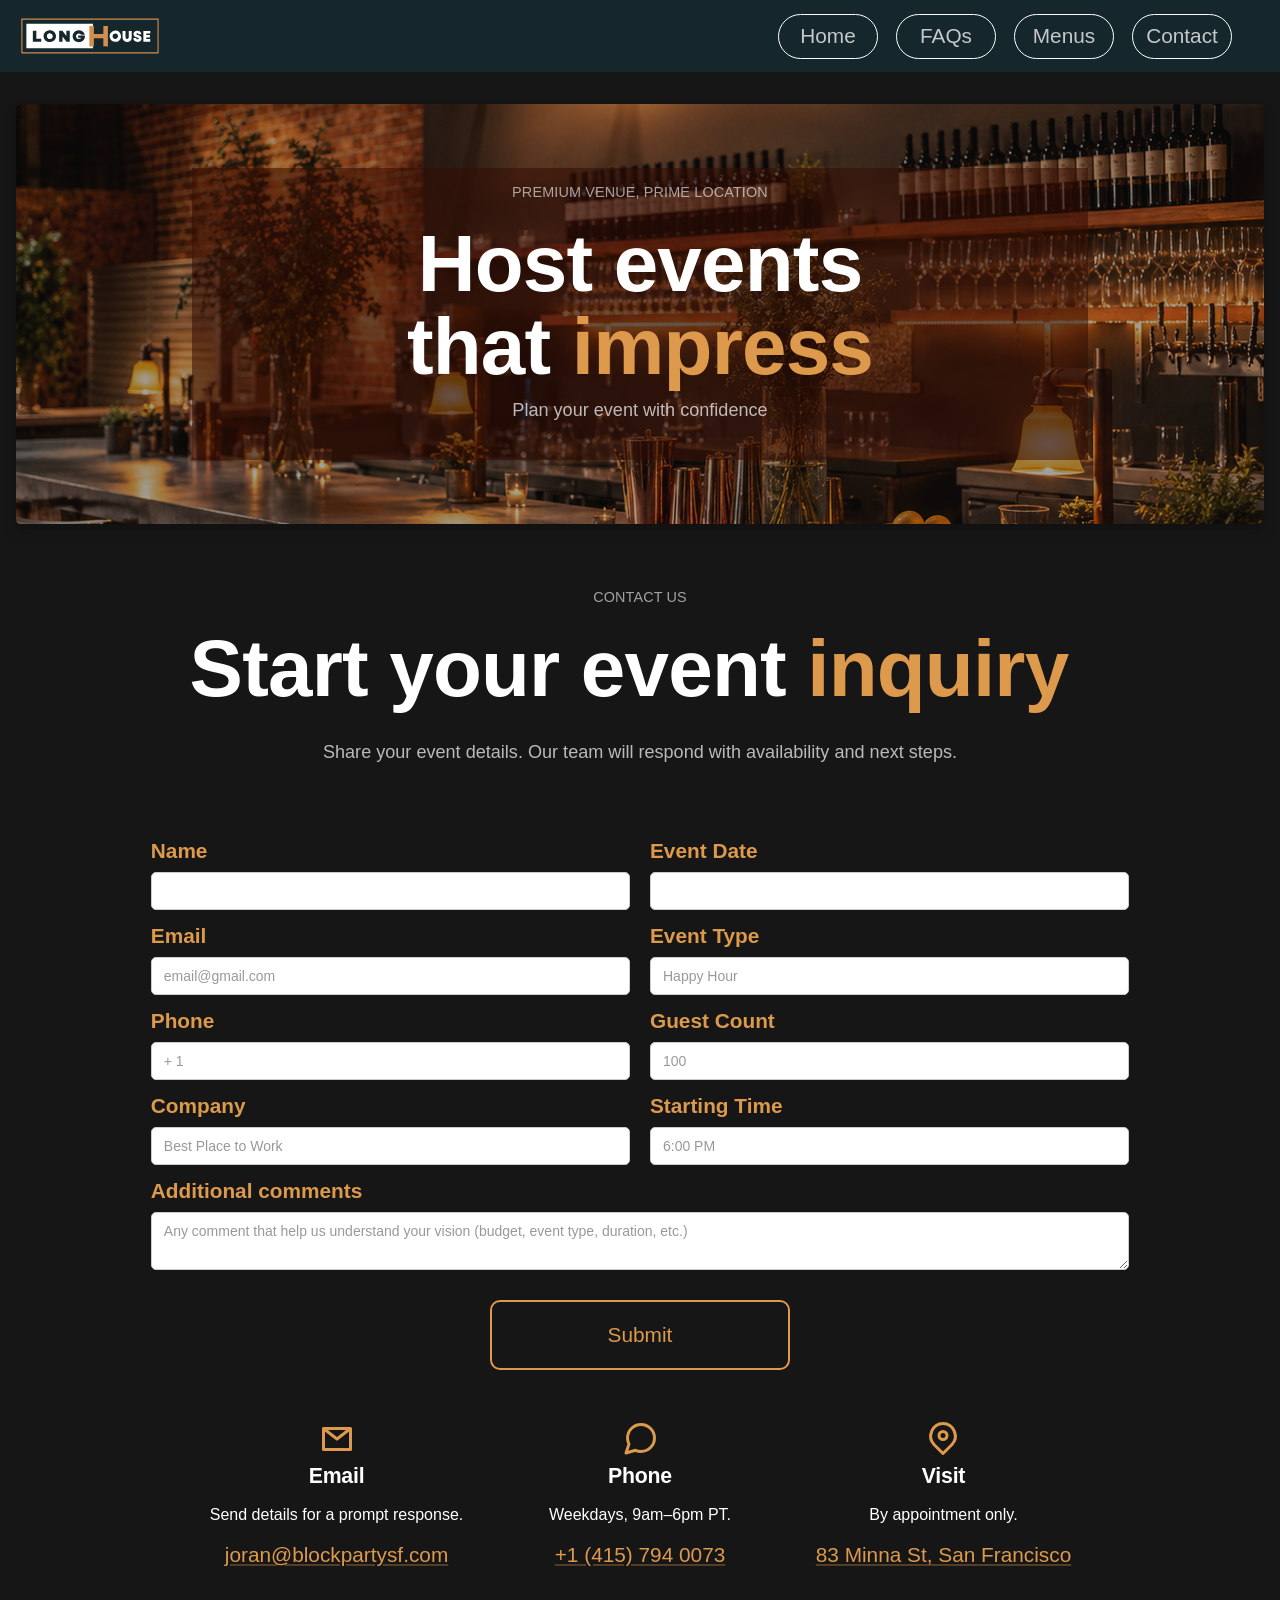
==== contact.html @ a0295ee7 "Update webpage" ====
<!DOCTYPE html><!--  Last Published: Fri Aug 14 2026 04:53:51 GMT+0000 (Coordinated Universal Time)  -->
<html data-wf-page="6a7e9e71b580763ea464f4c0" data-wf-site="6a1a1b3d657185ff734ba0ce">
<head>
  <meta charset="utf-8">
  <title>Contact</title>
  <meta content="Host your next event near Moscone Center, ideal for networking receptions, conference events, offsites, brand activations, and full venue buyouts." name="description">
  <meta content="Contact" property="og:title">
  <meta content="Host your next event near Moscone Center, ideal for networking receptions, conference events, offsites, brand activations, and full venue buyouts." property="og:description">
  <meta content="https://cdn.prod.website-files.com/6a1a1b3d657185ff734ba0ce/6a1dfc722439767cbb73f8db_Long%20House%201200%20x%20630.png" property="og:image">
  <meta content="Contact" name="twitter:title">
  <meta content="Host your next event near Moscone Center, ideal for networking receptions, conference events, offsites, brand activations, and full venue buyouts." name="twitter:description">
  <meta property="og:type" content="website">
  <meta content="summary_large_image" name="twitter:card">
  <meta content="width=device-width, initial-scale=1" name="viewport">
  <link href="css/normalize.css" rel="stylesheet" type="text/css">
  <link href="css/webflow.css" rel="stylesheet" type="text/css">
  <link href="css/long-house.webflow.css" rel="stylesheet" type="text/css">
  <link href="https://fonts.googleapis.com" rel="preconnect">
  <link href="https://fonts.gstatic.com" rel="preconnect" crossorigin="anonymous">
  <script src="https://ajax.googleapis.com/ajax/libs/webfont/1.6.26/webfont.js" type="text/javascript"></script>
  <script type="text/javascript">WebFont.load({  google: {    families: ["Instrument Sans:400"]  }});</script>
  <script type="text/javascript">!function(o,c){var n=c.documentElement,t=" w-mod-";n.className+=t+"js",("ontouchstart"in o||o.DocumentTouch&&c instanceof DocumentTouch)&&(n.className+=t+"touch")}(window,document);</script>
  <link href="images/favicon.png" rel="icon" type="image/png" sizes="32x32" media="(prefers-color-scheme: light)">
  <link href="images/favicon-dark.png" rel="icon" type="image/png" sizes="32x32" media="(prefers-color-scheme: dark)">
  <link href="images/favicon-48.png" rel="icon" type="image/png" sizes="48x48">
  <link href="images/webclip-180.png" rel="apple-touch-icon" sizes="180x180">
  <link href="images/webclip-192.png" rel="icon" type="image/png" sizes="192x192">
  <link href="images/webclip.png" rel="icon" type="image/png" sizes="512x512">
  <link href="https://www.longhouse.space" rel="canonical"><!--  Google tag (gtag.js)  -->
  <script async="" src="https://www.googletagmanager.com/gtag/js?id=AW-18204833426"></script>
  <script>
  window.dataLayer = window.dataLayer || [];
  function gtag(){dataLayer.push(arguments);}
  gtag('js', new Date());
  gtag('config', 'AW-18204833426');
</script>
</head>
<body>
  <div class="nav">
    <div data-duration="400" data-animation="default" data-easing2="ease" data-easing="ease" data-collapse="medium" role="banner" data-no-scroll="1" class="nav_container w-nav">
      <div class="nav_left">
        <a href="#" class="nav_logo w-inline-block">
          <div class="nav_logo-icon"><img src="images/Long_House_logo.svg" loading="lazy" alt="" class="image-3"></div>
        </a>
      </div>
      <div class="nav_center">
        <nav role="navigation" class="nav_menu w-nav-menu">
          <ul role="list" class="nav_menu-list w-list-unstyled">
            <li class="nav_menu-list-item">
              <a id="Gallery" href="index.html" class="nav_link w-inline-block">
                <div>Home</div>
              </a>
            </li>
            <li class="nav_menu-list-item">
              <a href="#" class="nav_link w-inline-block">
                <div>FAQs</div>
              </a>
            </li>
            <li class="nav_menu-list-item">
              <a href="menus-packages.html" class="nav_link w-inline-block">
                <div>Menus</div>
              </a>
            </li>
            <li class="nav_menu-list-item">
              <a href="contact.html" aria-current="page" class="nav_link w-inline-block w--current">
                <div>Contact</div>
              </a>
            </li>
          </ul>
        </nav>
      </div>
      <div class="nav_mobile-menu-button w-nav-button">
        <div class="icon"><svg xmlns="http://www.w3.org/2000/svg" width="24" height="24" viewbox="0 0 24 24">
            <g stroke-linecap="square" stroke-linejoin="miter" stroke-width="1.5" fill="none" stroke="currentColor" stroke-miterlimit="10" class="nc-icon-wrapper">
              <line x1="1" y1="12" x2="23" y2="12" stroke="currentColor"></line>
              <line x1="1" y1="5" x2="23" y2="5"></line>
              <line x1="1" y1="19" x2="23" y2="19"></line>
            </g>
          </svg></div>
      </div>
    </div>
  </div>
  <section class="host-your-event">
    <section class="section">
      <div class="container">
        <div class="card hero-overlay">
          <div class="hero_front">
            <div class="div-block-9">
              <div class="card_body padding_large">
                <div class="header margin-bottom_none">
                  <div class="div-block-15">
                    <div class="eyebrow">Premium venue, prime location</div>
                    <h2 class="heading_primary">Host events that <span class="text-span-6">impress</span></h2>
                    <div class="rich-text subheading w-richtext">
                      <p>Plan your event with confidence</p>
                    </div>
                  </div>
                </div>
              </div>
            </div>
          </div>
          <div aria-hidden="true" tabindex="-1" class="hero_back"><img width="1216" height="832" alt="[background image]" src="https://webflow-prod-assets.s3.amazonaws.com/image-generation-assets/4b2715ce-7e1d-4a1e-830f-f9d51f5aee17.avif" loading="lazy" data-aisg-image-id="4b2715ce-7e1d-4a1e-830f-f9d51f5aee17" class="image_cover overlay">
            <div class="overlay_opacity-middle z-index_2 events_none"></div>
          </div>
        </div>
      </div>
    </section>
  </section>
  <section id="FORM" class="form">
    <section class="section">
      <div class="container">
        <div class="header is-align-center">
          <div class="eyebrow">Contact us</div>
          <div class="hidden-loft-wrapper no-space">
            <h2 class="heading">Start your event <span class="text-span-8">inquiry</span></h2>
          </div>
          <div class="subheading w-richtext">
            <p>Share your event details. Our team will respond with availability and next steps.</p>
          </div>
        </div>
        <div class="form-block w-form">
          <form id="email-form" name="email-form" action="https://formspree.io/f/meajazbg" method="POST" class="form-2">
  <input type="hidden" name="_next" value="https://longhouse.space/form-submitted">
            <div class="div-block-10">
              <div class="div-form"><label for="name" class="field-label">Name</label><input class="text-field w-input" maxlength="256" name="name" data-name="Name" placeholder="" type="text" id="name"><label for="Email" class="field-label">Email </label><input class="text-field w-input" maxlength="256" name="Email" data-name="Email" placeholder="email@gmail.com" type="email" id="Email" required=""><label for="Phone" class="field-label">Phone</label><input class="text-field w-input" maxlength="256" name="Phone" data-name="Phone" placeholder="+ 1 " type="tel" id="Phone" required=""><label for="Company" class="field-label">Company </label><input class="text-field w-input" maxlength="256" name="Company" data-name="Company" placeholder="Best Place to Work" type="text" id="Company"></div>
              <div class="div-form"><label for="Date" class="field-label">Event Date</label><input class="text-field w-input" maxlength="256" name="Date" data-name="Date" placeholder="" type="text" id="Date" required=""><label for="Event-Type" class="field-label">Event Type</label><input class="text-field w-input" maxlength="256" name="Event-Type" data-name="Event Type" placeholder="Happy Hour" type="text" id="Event-Type" required=""><label for="Guest-Count" class="field-label">Guest Count</label><input class="text-field w-input" maxlength="256" name="Guest-Count" data-name="Guest Count" placeholder="100" type="number" id="Guest-Count" required=""><label for="Time-Window" class="field-label">Starting Time</label><input class="text-field w-input" maxlength="256" name="Time-Window" data-name="Time Window" placeholder="6:00 PM" type="text" id="Time-Window" required=""></div>
            </div>
            <div class="div-block-12"><label for="field" class="field-label">Additional comments</label><textarea required="" placeholder="Any comment that help us understand your vision (budget, event type, duration, etc.)" maxlength="5000" id="field" name="field" data-name="Field" class="text-field w-input"></textarea></div>
            <div class="div-block-13"><input type="submit" data-wait="Please wait..." class="button inquiry-button w-button" value="Submit"></div>
          </form>
          <div class="w-form-done">
            <div>Thank you! Your submission has been received!</div>
          </div>
          <div class="w-form-fail">
            <div>Oops! Something went wrong while submitting the form.</div>
          </div>
        </div>
        <ul role="list" class="grid_3-col gap-medium w-list-unstyled">
          <li class="content-block is-align-center">
            <div class="icon is-large"><svg xmlns="http://www.w3.org/2000/svg" width="100%" height="100%" viewbox="0 0 24 24" fill="none">
                <path d="M5.25 6.75H18.75V17.25H5.25V6.75Z" stroke="currentColor" stroke-width="1.5" stroke-linejoin="round"></path>
                <path d="M5.25 6.75L12 12L18.75 6.75" stroke="currentColor" stroke-width="1.5" stroke-linejoin="round"></path>
              </svg></div>
            <h3 class="heading_small">Email</h3>
            <p>Send details for a prompt response.</p>
            <a href="#" class="text-link is-secondary">joran@blockpartysf.com</a>
          </li>
          <li class="content-block is-align-center">
            <div class="icon is-large"><svg xmlns="http://www.w3.org/2000/svg" width="100%" height="100%" viewbox="0 0 24 24" fill="none">
                <path d="M12.5 18.25C16.2279 18.25 19.25 15.2279 19.25 11.5C19.25 7.77208 16.2279 4.75 12.5 4.75C8.77208 4.75 5.75 7.77208 5.75 11.5C5.75 12.6007 6.01345 13.6398 6.48072 14.5578L5 19L9.71819 17.6519C10.5664 18.0361 11.5082 18.25 12.5 18.25Z" stroke="currentColor" stroke-width="1.5" stroke-linejoin="round"></path>
              </svg></div>
            <h3 class="heading_small">Phone</h3>
            <p>Weekdays, 9am–6pm PT.</p>
            <a href="#" class="text-link is-secondary">+1 (415) 794 0073</a>
          </li>
          <li class="content-block is-align-center">
            <div class="icon is-large"><svg xmlns="http://www.w3.org/2000/svg" width="100%" height="100%" viewbox="0 0 24 24" fill="none">
                <path d="M16.3918 14.8527C20.2489 10.9956 17.2769 4.25 12 4.25C6.72299 4.25 3.75102 10.9956 7.60817 14.8527L12 19.25L16.3918 14.8527Z" stroke="currentColor" stroke-width="1.5" stroke-linejoin="round"></path>
                <circle cx="12" cy="10.25" r="2" stroke="currentColor" stroke-width="1.5"></circle>
              </svg></div>
            <h3 class="heading_small">Visit</h3>
            <p>By appointment only.</p>
            <a href="#" class="text-link is-secondary">83 Minna St, San Francisco</a>
          </li>
        </ul>
      </div>
    </section>
  </section>
  <script src="https://d3e54v103j8qbb.cloudfront.net/js/jquery-3.5.1.min.dc5e7f18c8.js?site=6a1a1b3d657185ff734ba0ce" type="text/javascript" integrity="sha256-9/aliU8dGd2tb6OSsuzixeV4y/faTqgFtohetphbbj0=" crossorigin="anonymous"></script>
  <script src="js/webflow.js" type="text/javascript"></script>
</body>
</html>
---- css/webflow.css ----
@font-face {
  font-family: 'webflow-icons';
  src: url("[data-uri]") format('truetype');
  font-weight: normal;
  font-style: normal;
}
[class^="w-icon-"],
[class*=" w-icon-"] {
  /* use !important to prevent issues with browser extensions that change fonts */
  font-family: 'webflow-icons' !important;
  speak: none;
  font-style: normal;
  font-weight: normal;
  font-variant: normal;
  text-transform: none;
  line-height: 1;
  /* Better Font Rendering =========== */
  -webkit-font-smoothing: antialiased;
  -moz-osx-font-smoothing: grayscale;
}
.w-icon-slider-right:before {
  content: "\e600";
}
.w-icon-slider-left:before {
  content: "\e601";
}
.w-icon-nav-menu:before {
  content: "\e602";
}
.w-icon-arrow-down:before,
.w-icon-dropdown-toggle:before {
  content: "\e603";
}
.w-icon-file-upload-remove:before {
  content: "\e900";
}
.w-icon-file-upload-icon:before {
  content: "\e903";
}
* {
  -webkit-box-sizing: border-box;
  -moz-box-sizing: border-box;
  box-sizing: border-box;
}
html {
  height: 100%;
}
body {
  margin: 0;
  min-height: 100%;
  background-color: #fff;
  font-family: Arial, sans-serif;
  font-size: 14px;
  line-height: 20px;
  color: #333;
}
img {
  max-width: 100%;
  vertical-align: middle;
  display: inline-block;
}
html.w-mod-touch * {
  background-attachment: scroll !important;
}
.w-block {
  display: block;
}
.w-inline-block {
  max-width: 100%;
  display: inline-block;
}
.w-clearfix:before,
.w-clearfix:after {
  content: " ";
  display: table;
  grid-column-start: 1;
  grid-row-start: 1;
  grid-column-end: 2;
  grid-row-end: 2;
}
.w-clearfix:after {
  clear: both;
}
.w-hidden {
  display: none;
}
.w-button {
  display: inline-block;
  padding: 9px 15px;
  background-color: #3898EC;
  color: white;
  border: 0;
  line-height: inherit;
  text-decoration: none;
  cursor: pointer;
  border-radius: 0;
}
input.w-button {
  -webkit-appearance: button;
}
:where(button.w-popover-trigger) {
  background-color: transparent;
  border: 0;
  color: inherit;
  cursor: pointer;
  font: inherit;
  line-height: inherit;
  margin: 0;
  padding: 0;
  text-align: inherit;
  text-decoration: inherit;
}
.w-popover {
  border: 0;
  padding: 0;
  background-color: transparent;
  color: inherit;
  overflow: visible;
  position: fixed;
  inset: auto;
  margin: 8px;
  position-anchor: auto;
  position-area: top center;
}
html[data-w-dynpage] [data-w-cloak] {
  color: transparent !important;
}
.w-code-block {
  margin: unset;
}
pre.w-code-block code {
  all: inherit;
}
pre.w-code-block code > span {
  display: block !important;
}
.w-optimization {
  display: contents;
}
.w-webflow-badge,
.w-webflow-badge > img {
  box-sizing: unset;
  width: unset;
  height: unset;
  max-height: unset;
  max-width: unset;
  min-height: unset;
  min-width: unset;
  margin: unset;
  padding: unset;
  float: unset;
  clear: unset;
  border: unset;
  border-radius: unset;
  background: unset;
  background-image: unset;
  background-position: unset;
  background-size: unset;
  background-repeat: unset;
  background-origin: unset;
  background-clip: unset;
  background-attachment: unset;
  background-color: unset;
  box-shadow: unset;
  transform: unset;
  transition: unset;
  direction: unset;
  font-family: unset;
  font-weight: unset;
  color: unset;
  font-size: unset;
  line-height: unset;
  font-style: unset;
  font-variant: unset;
  text-align: unset;
  letter-spacing: unset;
  text-decoration: unset;
  text-indent: unset;
  text-transform: unset;
  list-style-type: unset;
  text-shadow: unset;
  vertical-align: unset;
  cursor: unset;
  white-space: unset;
  word-break: unset;
  word-spacing: unset;
  word-wrap: unset;
}
.w-webflow-badge {
  position: fixed !important;
  display: inline-block !important;
  visibility: visible !important;
  opacity: 1 !important;
  z-index: 2147483647 !important;
  top: auto !important;
  right: 12px !important;
  bottom: 12px !important;
  left: auto !important;
  color: #aaadb0 !important;
  background-color: #fff !important;
  border-radius: 3px !important;
  padding: 6px !important;
  font-size: 12px !important;
  line-height: 14px !important;
  text-decoration: none !important;
  transform: none !important;
  margin: 0 !important;
  width: auto !important;
  height: auto !important;
  overflow: unset !important;
  white-space: nowrap;
  box-shadow: 0 0 0 1px rgba(0, 0, 0, 0.1), 0px 1px 3px rgba(0, 0, 0, 0.1);
  cursor: pointer;
}
.w-webflow-badge > img {
  position: unset;
  display: inline-block !important;
  visibility: unset !important;
  opacity: 1 !important;
  vertical-align: middle !important;
}
h1,
h2,
h3,
h4,
h5,
h6 {
  font-weight: bold;
  margin-bottom: 10px;
}
h1 {
  font-size: 38px;
  line-height: 44px;
  margin-top: 20px;
}
h2 {
  font-size: 32px;
  line-height: 36px;
  margin-top: 20px;
}
h3 {
  font-size: 24px;
  line-height: 30px;
  margin-top: 20px;
}
h4 {
  font-size: 18px;
  line-height: 24px;
  margin-top: 10px;
}
h5 {
  font-size: 14px;
  line-height: 20px;
  margin-top: 10px;
}
h6 {
  font-size: 12px;
  line-height: 18px;
  margin-top: 10px;
}
p {
  margin-top: 0;
  margin-bottom: 10px;
}
blockquote {
  margin: 0 0 10px 0;
  padding: 10px 20px;
  border-left: 5px solid #E2E2E2;
  font-size: 18px;
  line-height: 22px;
}
figure {
  margin: 0;
  margin-bottom: 10px;
}
figcaption {
  margin-top: 5px;
  text-align: center;
}
ul,
ol {
  margin-top: 0px;
  margin-bottom: 10px;
  padding-left: 40px;
}
.w-list-unstyled {
  padding-left: 0;
  list-style: none;
}
.w-embed:before,
.w-embed:after {
  content: " ";
  display: table;
  grid-column-start: 1;
  grid-row-start: 1;
  grid-column-end: 2;
  grid-row-end: 2;
}
.w-embed:after {
  clear: both;
}
.w-video {
  width: 100%;
  position: relative;
  padding: 0;
}
.w-video iframe,
.w-video object,
.w-video embed {
  position: absolute;
  top: 0;
  left: 0;
  width: 100%;
  height: 100%;
  border: none;
}
fieldset {
  padding: 0;
  margin: 0;
  border: 0;
}
button,
[type='button'],
[type='reset'] {
  border: 0;
  cursor: pointer;
  -webkit-appearance: button;
}
.w-form {
  margin: 0 0 15px;
}
.w-form-done {
  display: none;
  padding: 20px;
  text-align: center;
  background-color: #dddddd;
}
.w-form-fail {
  display: none;
  margin-top: 10px;
  padding: 10px;
  background-color: #ffdede;
}
label {
  display: block;
  margin-bottom: 5px;
  font-weight: bold;
}
.w-input,
.w-select {
  display: block;
  width: 100%;
  height: 38px;
  padding: 8px 12px;
  margin-bottom: 10px;
  font-size: 14px;
  line-height: 1.42857143;
  color: #333333;
  vertical-align: middle;
  background-color: #ffffff;
  border: 1px solid #cccccc;
}
.w-input::placeholder,
.w-select::placeholder {
  color: #999;
}
.w-input:focus,
.w-select:focus {
  border-color: #3898EC;
  outline: 0;
}
.w-input[disabled],
.w-select[disabled],
.w-input[readonly],
.w-select[readonly],
fieldset[disabled] .w-input,
fieldset[disabled] .w-select {
  cursor: not-allowed;
}
.w-input[disabled]:not(.w-input-disabled),
.w-select[disabled]:not(.w-input-disabled),
.w-input[readonly],
.w-select[readonly],
fieldset[disabled]:not(.w-input-disabled) .w-input,
fieldset[disabled]:not(.w-input-disabled) .w-select {
  background-color: #eeeeee;
}
textarea.w-input,
textarea.w-select {
  height: auto;
}
.w-select {
  background-color: #f3f3f3;
}
.w-select[multiple] {
  height: auto;
}
.w-form-label {
  display: inline-block;
  cursor: pointer;
  font-weight: normal;
  margin-bottom: 0px;
}
.w-radio {
  display: block;
  margin-bottom: 5px;
  padding-left: 20px;
}
.w-radio:before,
.w-radio:after {
  content: " ";
  display: table;
  grid-column-start: 1;
  grid-row-start: 1;
  grid-column-end: 2;
  grid-row-end: 2;
}
.w-radio:after {
  clear: both;
}
.w-radio-input {
  margin: 4px 0 0;
  line-height: normal;
  float: left;
  margin-left: -20px;
}
.w-radio-input {
  margin-top: 3px;
}
.w-file-upload {
  display: block;
  margin-bottom: 10px;
}
.w-file-upload-input {
  width: 0.1px;
  height: 0.1px;
  opacity: 0;
  overflow: hidden;
  position: absolute;
  z-index: -100;
}
.w-file-upload-default,
.w-file-upload-uploading,
.w-file-upload-success {
  display: inline-block;
  color: #333333;
}
.w-file-upload-error {
  display: block;
  margin-top: 10px;
}
.w-file-upload-default.w-hidden,
.w-file-upload-uploading.w-hidden,
.w-file-upload-error.w-hidden,
.w-file-upload-success.w-hidden {
  display: none;
}
.w-file-upload-uploading-btn {
  display: flex;
  font-size: 14px;
  font-weight: normal;
  cursor: pointer;
  margin: 0;
  padding: 8px 12px;
  border: 1px solid #cccccc;
  background-color: #fafafa;
}
.w-file-upload-file {
  display: flex;
  flex-grow: 1;
  justify-content: space-between;
  margin: 0;
  padding: 8px 9px 8px 11px;
  border: 1px solid #cccccc;
  background-color: #fafafa;
}
.w-file-upload-file-name {
  font-size: 14px;
  font-weight: normal;
  display: block;
}
.w-file-remove-link {
  margin-top: 3px;
  margin-left: 10px;
  width: auto;
  height: auto;
  padding: 3px;
  display: block;
  cursor: pointer;
}
.w-icon-file-upload-remove {
  margin: auto;
  font-size: 10px;
}
.w-file-upload-error-msg {
  display: inline-block;
  color: #ea384c;
  padding: 2px 0;
}
.w-file-upload-info {
  display: inline-block;
  line-height: 38px;
  padding: 0 12px;
}
.w-file-upload-label {
  display: inline-block;
  font-size: 14px;
  font-weight: normal;
  cursor: pointer;
  margin: 0;
  padding: 8px 12px;
  border: 1px solid #cccccc;
  background-color: #fafafa;
}
.w-icon-file-upload-icon,
.w-icon-file-upload-uploading {
  display: inline-block;
  margin-right: 8px;
  width: 20px;
}
.w-icon-file-upload-uploading {
  height: 20px;
}
.w-container {
  margin-left: auto;
  margin-right: auto;
  max-width: 940px;
}
.w-container:before,
.w-container:after {
  content: " ";
  display: table;
  grid-column-start: 1;
  grid-row-start: 1;
  grid-column-end: 2;
  grid-row-end: 2;
}
.w-container:after {
  clear: both;
}
.w-container .w-row {
  margin-left: -10px;
  margin-right: -10px;
}
.w-row:before,
.w-row:after {
  content: " ";
  display: table;
  grid-column-start: 1;
  grid-row-start: 1;
  grid-column-end: 2;
  grid-row-end: 2;
}
.w-row:after {
  clear: both;
}
.w-row .w-row {
  margin-left: 0;
  margin-right: 0;
}
.w-col {
  position: relative;
  float: left;
  width: 100%;
  min-height: 1px;
  padding-left: 10px;
  padding-right: 10px;
}
.w-col .w-col {
  padding-left: 0;
  padding-right: 0;
}
.w-col-1 {
  width: 8.33333333%;
}
.w-col-2 {
  width: 16.66666667%;
}
.w-col-3 {
  width: 25%;
}
.w-col-4 {
  width: 33.33333333%;
}
.w-col-5 {
  width: 41.66666667%;
}
.w-col-6 {
  width: 50%;
}
.w-col-7 {
  width: 58.33333333%;
}
.w-col-8 {
  width: 66.66666667%;
}
.w-col-9 {
  width: 75%;
}
.w-col-10 {
  width: 83.33333333%;
}
.w-col-11 {
  width: 91.66666667%;
}
.w-col-12 {
  width: 100%;
}
.w-hidden-main {
  display: none !important;
}
@media screen and (max-width: 991px) {
  .w-container {
    max-width: 728px;
  }
  .w-hidden-main {
    display: inherit !important;
  }
  .w-hidden-medium {
    display: none !important;
  }
  .w-col-medium-1 {
    width: 8.33333333%;
  }
  .w-col-medium-2 {
    width: 16.66666667%;
  }
  .w-col-medium-3 {
    width: 25%;
  }
  .w-col-medium-4 {
    width: 33.33333333%;
  }
  .w-col-medium-5 {
    width: 41.66666667%;
  }
  .w-col-medium-6 {
    width: 50%;
  }
  .w-col-medium-7 {
    width: 58.33333333%;
  }
  .w-col-medium-8 {
    width: 66.66666667%;
  }
  .w-col-medium-9 {
    width: 75%;
  }
  .w-col-medium-10 {
    width: 83.33333333%;
  }
  .w-col-medium-11 {
    width: 91.66666667%;
  }
  .w-col-medium-12 {
    width: 100%;
  }
  .w-col-stack {
    width: 100%;
    left: auto;
    right: auto;
  }
}
@media screen and (max-width: 767px) {
  .w-hidden-main {
    display: inherit !important;
  }
  .w-hidden-medium {
    display: inherit !important;
  }
  .w-hidden-small {
    display: none !important;
  }
  .w-row,
  .w-container .w-row {
    margin-left: 0;
    margin-right: 0;
  }
  .w-col {
    width: 100%;
    left: auto;
    right: auto;
  }
  .w-col-small-1 {
    width: 8.33333333%;
  }
  .w-col-small-2 {
    width: 16.66666667%;
  }
  .w-col-small-3 {
    width: 25%;
  }
  .w-col-small-4 {
    width: 33.33333333%;
  }
  .w-col-small-5 {
    width: 41.66666667%;
  }
  .w-col-small-6 {
    width: 50%;
  }
  .w-col-small-7 {
    width: 58.33333333%;
  }
  .w-col-small-8 {
    width: 66.66666667%;
  }
  .w-col-small-9 {
    width: 75%;
  }
  .w-col-small-10 {
    width: 83.33333333%;
  }
  .w-col-small-11 {
    width: 91.66666667%;
  }
  .w-col-small-12 {
    width: 100%;
  }
}
@media screen and (max-width: 479px) {
  .w-container {
    max-width: none;
  }
  .w-hidden-main {
    display: inherit !important;
  }
  .w-hidden-medium {
    display: inherit !important;
  }
  .w-hidden-small {
    display: inherit !important;
  }
  .w-hidden-tiny {
    display: none !important;
  }
  .w-col {
    width: 100%;
  }
  .w-col-tiny-1 {
    width: 8.33333333%;
  }
  .w-col-tiny-2 {
    width: 16.66666667%;
  }
  .w-col-tiny-3 {
    width: 25%;
  }
  .w-col-tiny-4 {
    width: 33.33333333%;
  }
  .w-col-tiny-5 {
    width: 41.66666667%;
  }
  .w-col-tiny-6 {
    width: 50%;
  }
  .w-col-tiny-7 {
    width: 58.33333333%;
  }
  .w-col-tiny-8 {
    width: 66.66666667%;
  }
  .w-col-tiny-9 {
    width: 75%;
  }
  .w-col-tiny-10 {
    width: 83.33333333%;
  }
  .w-col-tiny-11 {
    width: 91.66666667%;
  }
  .w-col-tiny-12 {
    width: 100%;
  }
}
.w-widget {
  position: relative;
}
.w-widget-map {
  width: 100%;
  height: 400px;
}
.w-widget-map label {
  width: auto;
  display: inline;
}
.w-widget-map img {
  max-width: inherit;
}
.w-widget-map .gm-style-iw {
  text-align: center;
}
.w-widget-map .gm-style-iw > button {
  display: none !important;
}
.w-widget-twitter {
  overflow: hidden;
}
.w-widget-twitter-count-shim {
  display: inline-block;
  vertical-align: top;
  position: relative;
  width: 28px;
  height: 20px;
  text-align: center;
  background: white;
  border: #758696 solid 1px;
  border-radius: 3px;
}
.w-widget-twitter-count-shim * {
  pointer-events: none;
  user-select: none;
}
.w-widget-twitter-count-shim .w-widget-twitter-count-inner {
  position: relative;
  font-size: 15px;
  line-height: 12px;
  text-align: center;
  color: #999;
  font-family: serif;
}
.w-widget-twitter-count-shim .w-widget-twitter-count-clear {
  position: relative;
  display: block;
}
.w-widget-twitter-count-shim.w--large {
  width: 36px;
  height: 28px;
}
.w-widget-twitter-count-shim.w--large .w-widget-twitter-count-inner {
  font-size: 18px;
  line-height: 18px;
}
.w-widget-twitter-count-shim:not(.w--vertical) {
  margin-left: 5px;
  margin-right: 8px;
}
.w-widget-twitter-count-shim:not(.w--vertical).w--large {
  margin-left: 6px;
}
.w-widget-twitter-count-shim:not(.w--vertical):before,
.w-widget-twitter-count-shim:not(.w--vertical):after {
  top: 50%;
  left: 0;
  border: solid transparent;
  content: ' ';
  height: 0;
  width: 0;
  position: absolute;
  pointer-events: none;
}
.w-widget-twitter-count-shim:not(.w--vertical):before {
  border-color: rgba(117, 134, 150, 0);
  border-right-color: #5d6c7b;
  border-width: 4px;
  margin-left: -9px;
  margin-top: -4px;
}
.w-widget-twitter-count-shim:not(.w--vertical).w--large:before {
  border-width: 5px;
  margin-left: -10px;
  margin-top: -5px;
}
.w-widget-twitter-count-shim:not(.w--vertical):after {
  border-color: rgba(255, 255, 255, 0);
  border-right-color: white;
  border-width: 4px;
  margin-left: -8px;
  margin-top: -4px;
}
.w-widget-twitter-count-shim:not(.w--vertical).w--large:after {
  border-width: 5px;
  margin-left: -9px;
  margin-top: -5px;
}
.w-widget-twitter-count-shim.w--vertical {
  width: 61px;
  height: 33px;
  margin-bottom: 8px;
}
.w-widget-twitter-count-shim.w--vertical:before,
.w-widget-twitter-count-shim.w--vertical:after {
  top: 100%;
  left: 50%;
  border: solid transparent;
  content: ' ';
  height: 0;
  width: 0;
  position: absolute;
  pointer-events: none;
}
.w-widget-twitter-count-shim.w--vertical:before {
  border-color: rgba(117, 134, 150, 0);
  border-top-color: #5d6c7b;
  border-width: 5px;
  margin-left: -5px;
}
.w-widget-twitter-count-shim.w--vertical:after {
  border-color: rgba(255, 255, 255, 0);
  border-top-color: white;
  border-width: 4px;
  margin-left: -4px;
}
.w-widget-twitter-count-shim.w--vertical .w-widget-twitter-count-inner {
  font-size: 18px;
  line-height: 22px;
}
.w-widget-twitter-count-shim.w--vertical.w--large {
  width: 76px;
}
.w-background-video {
  position: relative;
  overflow: hidden;
  height: 500px;
  color: white;
}
.w-background-video > video {
  background-size: cover;
  background-position: 50% 50%;
  position: absolute;
  margin: auto;
  width: 100%;
  height: 100%;
  right: -100%;
  bottom: -100%;
  top: -100%;
  left: -100%;
  object-fit: cover;
  z-index: -100;
}
.w-background-video > video::-webkit-media-controls-start-playback-button {
  display: none !important;
  -webkit-appearance: none;
}
.w-background-video--control {
  position: absolute;
  bottom: 1em;
  right: 1em;
  background-color: transparent;
  padding: 0;
}
.w-background-video--control > [hidden] {
  display: none !important;
}
.w-slider {
  position: relative;
  height: 300px;
  text-align: center;
  background: #dddddd;
  clear: both;
  -webkit-tap-highlight-color: rgba(0, 0, 0, 0);
  tap-highlight-color: rgba(0, 0, 0, 0);
}
.w-slider-mask {
  position: relative;
  display: block;
  overflow: hidden;
  z-index: 1;
  left: 0;
  right: 0;
  height: 100%;
  white-space: nowrap;
}
.w-slide {
  position: relative;
  display: inline-block;
  vertical-align: top;
  width: 100%;
  height: 100%;
  white-space: normal;
  text-align: left;
}
.w-slider-nav {
  position: absolute;
  z-index: 2;
  top: auto;
  right: 0;
  bottom: 0;
  left: 0;
  margin: auto;
  padding-top: 10px;
  height: 40px;
  text-align: center;
  -webkit-tap-highlight-color: rgba(0, 0, 0, 0);
  tap-highlight-color: rgba(0, 0, 0, 0);
}
.w-slider-nav.w-round > div {
  border-radius: 100%;
}
.w-slider-nav.w-num > div {
  width: auto;
  height: auto;
  padding: 0.2em 0.5em;
  font-size: inherit;
  line-height: inherit;
}
.w-slider-nav.w-shadow > div {
  box-shadow: 0 0 3px rgba(51, 51, 51, 0.4);
}
.w-slider-nav-invert {
  color: #fff;
}
.w-slider-nav-invert > div {
  background-color: rgba(34, 34, 34, 0.4);
}
.w-slider-nav-invert > div.w-active {
  background-color: #222;
}
.w-slider-dot {
  position: relative;
  display: inline-block;
  width: 1em;
  height: 1em;
  background-color: rgba(255, 255, 255, 0.4);
  cursor: pointer;
  margin: 0 3px 0.5em;
  transition: background-color 100ms, color 100ms;
}
.w-slider-dot.w-active {
  background-color: #fff;
}
.w-slider-dot:focus {
  outline: none;
  box-shadow: 0px 0px 0px 2px #fff;
}
.w-slider-dot:focus.w-active {
  box-shadow: none;
}
.w-slider-arrow-left,
.w-slider-arrow-right {
  position: absolute;
  width: 80px;
  top: 0;
  right: 0;
  bottom: 0;
  left: 0;
  margin: auto;
  cursor: pointer;
  overflow: hidden;
  color: white;
  font-size: 40px;
  -webkit-tap-highlight-color: rgba(0, 0, 0, 0);
  tap-highlight-color: rgba(0, 0, 0, 0);
  user-select: none;
}
.w-slider-arrow-left [class^='w-icon-'],
.w-slider-arrow-right [class^='w-icon-'],
.w-slider-arrow-left [class*=' w-icon-'],
.w-slider-arrow-right [class*=' w-icon-'] {
  position: absolute;
}
.w-slider-arrow-left:focus,
.w-slider-arrow-right:focus {
  outline: 0;
}
.w-slider-arrow-left {
  z-index: 3;
  right: auto;
}
.w-slider-arrow-right {
  z-index: 4;
  left: auto;
}
.w-icon-slider-left,
.w-icon-slider-right {
  top: 0;
  right: 0;
  bottom: 0;
  left: 0;
  margin: auto;
  width: 1em;
  height: 1em;
}
.w-slider-aria-label {
  border: 0;
  clip: rect(0 0 0 0);
  height: 1px;
  margin: -1px;
  overflow: hidden;
  padding: 0;
  position: absolute;
  width: 1px;
}
.w-slider-force-show {
  display: block !important;
}
.w-dropdown {
  display: inline-block;
  position: relative;
  text-align: left;
  margin-left: auto;
  margin-right: auto;
  z-index: 900;
}
.w-dropdown-btn,
.w-dropdown-toggle,
.w-dropdown-link {
  position: relative;
  vertical-align: top;
  text-decoration: none;
  color: #222222;
  padding: 20px;
  text-align: left;
  margin-left: auto;
  margin-right: auto;
  white-space: nowrap;
}
.w-dropdown-toggle {
  user-select: none;
  display: inline-block;
  cursor: pointer;
  padding-right: 40px;
}
.w-dropdown-toggle:focus {
  outline: 0;
}
.w-icon-dropdown-toggle {
  position: absolute;
  top: 0;
  right: 0;
  bottom: 0;
  margin: auto;
  margin-right: 20px;
  width: 1em;
  height: 1em;
}
.w-dropdown-list {
  position: absolute;
  background: #dddddd;
  display: none;
  min-width: 100%;
}
.w-dropdown-list.w--open {
  display: block;
}
.w-dropdown-link {
  padding: 10px 20px;
  display: block;
  color: #222222;
}
.w-dropdown-link.w--current {
  color: #0082f3;
}
.w-dropdown-link:focus {
  outline: 0;
}
/**
 * ## Note
 * Safari (on both iOS and OS X) does not handle viewport units (vh, vw) well.
 * For example percentage units do not work on descendants of elements that
 * have any dimensions expressed in viewport units. It also doesn’t handle them at
 * all in `calc()`.
 */
/**
 * Wrapper around all lightbox elements
 *
 * 1. Since the lightbox can receive focus, IE also gives it an outline.
 * 2. Fixes flickering on Chrome when a transition is in progress
 *    underneath the lightbox.
 */
.w-lightbox-backdrop {
  cursor: auto;
  font-style: normal;
  letter-spacing: normal;
  list-style: disc;
  text-indent: 0;
  text-shadow: none;
  text-transform: none;
  visibility: visible;
  white-space: normal;
  word-break: normal;
  word-spacing: normal;
  word-wrap: normal;
  position: fixed;
  top: 0;
  right: 0;
  bottom: 0;
  left: 0;
  color: #fff;
  font-family: "Helvetica Neue", Helvetica, Ubuntu, "Segoe UI", Verdana, sans-serif;
  font-size: 17px;
  line-height: 1.2;
  font-weight: 300;
  text-align: center;
  background: rgba(0, 0, 0, 0.9);
  z-index: 2000;
  outline: 0;
  /* 1 */
  opacity: 0;
  -webkit-user-select: none;
  -moz-user-select: none;
  -webkit-tap-highlight-color: transparent;
  -webkit-transform: translate(0, 0);
  /* 2 */
}
/**
 * Neat trick to bind the rubberband effect to our canvas instead of the whole
 * document on iOS. It also prevents a bug that causes the document underneath to scroll.
 */
.w-lightbox-backdrop,
.w-lightbox-container {
  height: 100%;
  overflow: auto;
  -webkit-overflow-scrolling: touch;
}
.w-lightbox-content {
  position: relative;
  height: 100vh;
  overflow: hidden;
}
.w-lightbox-view {
  position: absolute;
  width: 100vw;
  height: 100vh;
  opacity: 0;
}
.w-lightbox-view:before {
  content: "";
  height: 100vh;
}
/* .w-lightbox-content */
.w-lightbox-group,
.w-lightbox-group .w-lightbox-view,
.w-lightbox-group .w-lightbox-view:before {
  height: 86vh;
}
.w-lightbox-frame,
.w-lightbox-view:before {
  display: inline-block;
  vertical-align: middle;
}
/*
 * 1. Remove default margin set by user-agent on the <figure> element.
 */
.w-lightbox-figure {
  position: relative;
  margin: 0;
  /* 1 */
}
.w-lightbox-group .w-lightbox-figure {
  cursor: pointer;
}
/**
 * IE adds image dimensions as width and height attributes on the IMG tag,
 * but we need both width and height to be set to auto to enable scaling.
 */
.w-lightbox-img {
  width: auto;
  height: auto;
  max-width: none;
}
/**
 * 1. Reset if style is set by user on "All Images"
 */
.w-lightbox-image {
  display: block;
  float: none;
  /* 1 */
  max-width: 100vw;
  max-height: 100vh;
}
.w-lightbox-group .w-lightbox-image {
  max-height: 86vh;
}
.w-lightbox-caption {
  position: absolute;
  right: 0;
  bottom: 0;
  left: 0;
  padding: 0.5em 1em;
  background: rgba(0, 0, 0, 0.4);
  text-align: left;
  text-overflow: ellipsis;
  white-space: nowrap;
  overflow: hidden;
}
.w-lightbox-embed {
  position: absolute;
  top: 0;
  right: 0;
  bottom: 0;
  left: 0;
  width: 100%;
  height: 100%;
}
.w-lightbox-control {
  position: absolute;
  top: 0;
  width: 4em;
  background-size: 24px;
  background-repeat: no-repeat;
  background-position: center;
  cursor: pointer;
  -webkit-transition: all 0.3s;
  transition: all 0.3s;
}
.w-lightbox-left {
  display: none;
  bottom: 0;
  left: 0;
  /* <svg xmlns="http://www.w3.org/2000/svg" viewBox="-20 0 24 40" width="24" height="40"><g transform="rotate(45)"><path d="m0 0h5v23h23v5h-28z" opacity=".4"/><path d="m1 1h3v23h23v3h-26z" fill="#fff"/></g></svg> */
  background-image: url("[data-uri]");
}
.w-lightbox-right {
  display: none;
  right: 0;
  bottom: 0;
  /* <svg xmlns="http://www.w3.org/2000/svg" viewBox="-4 0 24 40" width="24" height="40"><g transform="rotate(45)"><path d="m0-0h28v28h-5v-23h-23z" opacity=".4"/><path d="m1 1h26v26h-3v-23h-23z" fill="#fff"/></g></svg> */
  background-image: url("[data-uri]");
}
/*
 * Without specifying the with and height inside the SVG, all versions of IE render the icon too small.
 * The bug does not seem to manifest itself if the elements are tall enough such as the above arrows.
 * (http://stackoverflow.com/questions/16092114/background-size-differs-in-internet-explorer)
 */
.w-lightbox-close {
  right: 0;
  height: 2.6em;
  /* <svg xmlns="http://www.w3.org/2000/svg" viewBox="-4 0 18 17" width="18" height="17"><g transform="rotate(45)"><path d="m0 0h7v-7h5v7h7v5h-7v7h-5v-7h-7z" opacity=".4"/><path d="m1 1h7v-7h3v7h7v3h-7v7h-3v-7h-7z" fill="#fff"/></g></svg> */
  background-image: url("[data-uri]");
  background-size: 18px;
}
/**
 * 1. All IE versions add extra space at the bottom without this.
 */
.w-lightbox-strip {
  position: absolute;
  bottom: 0;
  left: 0;
  right: 0;
  padding: 0 1vh;
  line-height: 0;
  /* 1 */
  white-space: nowrap;
  overflow-x: auto;
  overflow-y: hidden;
}
/*
 * 1. We use content-box to avoid having to do `width: calc(10vh + 2vw)`
 *    which doesn’t work in Safari anyway.
 * 2. Chrome renders images pixelated when switching to GPU. Making sure
 *    the parent is also rendered on the GPU (by setting translate3d for
 *    example) fixes this behavior.
 */
.w-lightbox-item {
  display: inline-block;
  width: 10vh;
  padding: 2vh 1vh;
  box-sizing: content-box;
  /* 1 */
  cursor: pointer;
  -webkit-transform: translate3d(0, 0, 0);
  /* 2 */
}
.w-lightbox-active {
  opacity: 0.3;
}
.w-lightbox-thumbnail {
  position: relative;
  height: 10vh;
  background: #222;
  overflow: hidden;
}
.w-lightbox-thumbnail-image {
  position: absolute;
  top: 0;
  left: 0;
}
.w-lightbox-thumbnail .w-lightbox-tall {
  top: 50%;
  width: 100%;
  -webkit-transform: translate(0, -50%);
  transform: translate(0, -50%);
}
.w-lightbox-thumbnail .w-lightbox-wide {
  left: 50%;
  height: 100%;
  -webkit-transform: translate(-50%, 0);
  transform: translate(-50%, 0);
}
/*
 * Spinner
 *
 * Absolute pixel values are used to avoid rounding errors that would cause
 * the white spinning element to be misaligned with the track.
 */
.w-lightbox-spinner {
  position: absolute;
  top: 50%;
  left: 50%;
  box-sizing: border-box;
  width: 40px;
  height: 40px;
  margin-top: -20px;
  margin-left: -20px;
  border: 5px solid rgba(0, 0, 0, 0.4);
  border-radius: 50%;
  -webkit-animation: spin 0.8s infinite linear;
  animation: spin 0.8s infinite linear;
}
.w-lightbox-spinner:after {
  content: "";
  position: absolute;
  top: -4px;
  right: -4px;
  bottom: -4px;
  left: -4px;
  border: 3px solid transparent;
  border-bottom-color: #fff;
  border-radius: 50%;
}
/*
 * Utility classes
 */
.w-lightbox-hide {
  display: none;
}
.w-lightbox-noscroll {
  overflow: hidden;
}
@media (min-width: 768px) {
  .w-lightbox-content {
    height: 96vh;
    margin-top: 2vh;
  }
  .w-lightbox-view,
  .w-lightbox-view:before {
    height: 96vh;
  }
  /* .w-lightbox-content */
  .w-lightbox-group,
  .w-lightbox-group .w-lightbox-view,
  .w-lightbox-group .w-lightbox-view:before {
    height: 84vh;
  }
  .w-lightbox-image {
    max-width: 96vw;
    max-height: 96vh;
  }
  .w-lightbox-group .w-lightbox-image {
    max-width: 82.3vw;
    max-height: 84vh;
  }
  .w-lightbox-left,
  .w-lightbox-right {
    display: block;
    opacity: 0.5;
  }
  .w-lightbox-close {
    opacity: 0.8;
  }
  .w-lightbox-control:hover {
    opacity: 1;
  }
}
.w-lightbox-inactive,
.w-lightbox-inactive:hover {
  opacity: 0;
}
.w-richtext:before,
.w-richtext:after {
  content: " ";
  display: table;
  grid-column-start: 1;
  grid-row-start: 1;
  grid-column-end: 2;
  grid-row-end: 2;
}
.w-richtext:after {
  clear: both;
}
.w-richtext[contenteditable="true"]:before,
.w-richtext[contenteditable="true"]:after {
  white-space: initial;
}
.w-richtext ol,
.w-richtext ul {
  overflow: hidden;
}
.w-richtext .w-richtext-figure-selected.w-richtext-figure-type-video div:after,
.w-richtext .w-richtext-figure-selected[data-rt-type="video"] div:after {
  outline: 2px solid #2895f7;
}
.w-richtext .w-richtext-figure-selected.w-richtext-figure-type-image div,
.w-richtext .w-richtext-figure-selected[data-rt-type="image"] div {
  outline: 2px solid #2895f7;
}
.w-richtext figure.w-richtext-figure-type-video > div:after,
.w-richtext figure[data-rt-type="video"] > div:after {
  content: '';
  position: absolute;
  display: none;
  left: 0;
  top: 0;
  right: 0;
  bottom: 0;
}
.w-richtext figure {
  position: relative;
  max-width: 60%;
}
.w-richtext figure > div:before {
  cursor: default!important;
}
.w-richtext figure img {
  width: 100%;
}
.w-richtext figure figcaption.w-richtext-figcaption-placeholder {
  opacity: 0.6;
}
.w-richtext figure div {
  /* fix incorrectly sized selection border in the data manager */
  font-size: 0px;
  color: transparent;
}
.w-richtext figure.w-richtext-figure-type-image,
.w-richtext figure[data-rt-type="image"] {
  display: table;
}
.w-richtext figure.w-richtext-figure-type-image > div,
.w-richtext figure[data-rt-type="image"] > div {
  display: inline-block;
}
.w-richtext figure.w-richtext-figure-type-image > figcaption,
.w-richtext figure[data-rt-type="image"] > figcaption {
  display: table-caption;
  caption-side: bottom;
}
.w-richtext figure.w-richtext-figure-type-video,
.w-richtext figure[data-rt-type="video"] {
  width: 60%;
  height: 0;
}
.w-richtext figure.w-richtext-figure-type-video iframe,
.w-richtext figure[data-rt-type="video"] iframe {
  position: absolute;
  top: 0;
  left: 0;
  width: 100%;
  height: 100%;
}
.w-richtext figure.w-richtext-figure-type-video > div,
.w-richtext figure[data-rt-type="video"] > div {
  width: 100%;
}
.w-richtext figure.w-richtext-align-center {
  margin-right: auto;
  margin-left: auto;
  clear: both;
}
.w-richtext figure.w-richtext-align-center.w-richtext-figure-type-image > div,
.w-richtext figure.w-richtext-align-center[data-rt-type="image"] > div {
  max-width: 100%;
}
.w-richtext figure.w-richtext-align-normal {
  clear: both;
}
.w-richtext figure.w-richtext-align-fullwidth {
  width: 100%;
  max-width: 100%;
  text-align: center;
  clear: both;
  display: block;
  margin-right: auto;
  margin-left: auto;
}
.w-richtext figure.w-richtext-align-fullwidth > div {
  display: inline-block;
  /* padding-bottom is used for aspect ratios in video figures
      we want the div to inherit that so hover/selection borders in the designer-canvas
      fit right*/
  padding-bottom: inherit;
}
.w-richtext figure.w-richtext-align-fullwidth > figcaption {
  display: block;
}
.w-richtext figure.w-richtext-align-floatleft {
  float: left;
  margin-right: 15px;
  clear: none;
}
.w-richtext figure.w-richtext-align-floatright {
  float: right;
  margin-left: 15px;
  clear: none;
}
.w-nav {
  position: relative;
  background: #dddddd;
  z-index: 1000;
}
.w-nav:before,
.w-nav:after {
  content: " ";
  display: table;
  grid-column-start: 1;
  grid-row-start: 1;
  grid-column-end: 2;
  grid-row-end: 2;
}
.w-nav:after {
  clear: both;
}
.w-nav-brand {
  position: relative;
  float: left;
  text-decoration: none;
  color: #333333;
}
.w-nav-link {
  position: relative;
  display: inline-block;
  vertical-align: top;
  text-decoration: none;
  color: #222222;
  padding: 20px;
  text-align: left;
  margin-left: auto;
  margin-right: auto;
}
.w-nav-link.w--current {
  color: #0082f3;
}
.w-nav-menu {
  position: relative;
  float: right;
}
[data-nav-menu-open] {
  display: block !important;
  position: absolute;
  top: 100%;
  left: 0;
  right: 0;
  background: #C8C8C8;
  text-align: center;
  overflow: visible;
  min-width: 200px;
}
.w--nav-link-open {
  display: block;
  position: relative;
}
.w-nav-overlay {
  position: absolute;
  overflow: hidden;
  display: none;
  top: 100%;
  left: 0;
  right: 0;
  width: 100%;
}
.w-nav-overlay [data-nav-menu-open] {
  top: 0;
}
.w-nav[data-animation='over-left'] .w-nav-overlay {
  width: auto;
}
.w-nav[data-animation='over-left'] .w-nav-overlay,
.w-nav[data-animation='over-left'] [data-nav-menu-open] {
  right: auto;
  z-index: 1;
  top: 0;
}
.w-nav[data-animation='over-right'] .w-nav-overlay {
  width: auto;
}
.w-nav[data-animation='over-right'] .w-nav-overlay,
.w-nav[data-animation='over-right'] [data-nav-menu-open] {
  left: auto;
  z-index: 1;
  top: 0;
}
.w-nav-button {
  position: relative;
  float: right;
  padding: 18px;
  font-size: 24px;
  display: none;
  cursor: pointer;
  -webkit-tap-highlight-color: rgba(0, 0, 0, 0);
  tap-highlight-color: rgba(0, 0, 0, 0);
  user-select: none;
}
.w-nav-button:focus {
  outline: 0;
}
.w-nav-button.w--open {
  background-color: #C8C8C8;
  color: white;
}
.w-nav[data-collapse='all'] .w-nav-menu {
  display: none;
}
.w-nav[data-collapse='all'] .w-nav-button {
  display: block;
}
.w--nav-dropdown-open {
  display: block;
}
.w--nav-dropdown-toggle-open {
  display: block;
}
.w--nav-dropdown-list-open {
  position: static;
}
/**
 * NOTE: These rules are overridden in site-designer.less to use container queries instead of media queries
 * when the navbar is inside a Frame on the Open Canvas.
 */
@media screen and (max-width: 991px) {
  .w-nav[data-collapse='medium'] .w-nav-menu {
    display: none;
  }
  .w-nav[data-collapse='medium'] .w-nav-button {
    display: block;
  }
}
@media screen and (max-width: 767px) {
  .w-nav[data-collapse='small'] .w-nav-menu {
    display: none;
  }
  .w-nav[data-collapse='small'] .w-nav-button {
    display: block;
  }
  .w-nav-brand {
    padding-left: 10px;
  }
}
@media screen and (max-width: 479px) {
  .w-nav[data-collapse='tiny'] .w-nav-menu {
    display: none;
  }
  .w-nav[data-collapse='tiny'] .w-nav-button {
    display: block;
  }
}
.w-tabs {
  position: relative;
}
.w-tabs:before,
.w-tabs:after {
  content: " ";
  display: table;
  grid-column-start: 1;
  grid-row-start: 1;
  grid-column-end: 2;
  grid-row-end: 2;
}
.w-tabs:after {
  clear: both;
}
.w-tab-menu {
  position: relative;
}
.w-tab-link {
  position: relative;
  display: inline-block;
  vertical-align: top;
  text-decoration: none;
  padding: 9px 30px;
  text-align: left;
  cursor: pointer;
  color: #222222;
  background-color: #dddddd;
}
.w-tab-link.w--current {
  background-color: #C8C8C8;
}
.w-tab-link:focus {
  outline: 0;
}
.w-tab-content {
  position: relative;
  display: block;
  overflow: hidden;
}
.w-tab-pane {
  position: relative;
  display: none;
}
.w--tab-active {
  display: block;
}
@media screen and (max-width: 479px) {
  .w-tab-link {
    display: block;
  }
}
.w-ix-emptyfix:after {
  content: "";
}
@keyframes spin {
  0% {
    transform: rotate(0deg);
  }
  100% {
    transform: rotate(360deg);
  }
}
.w-dyn-empty {
  padding: 10px;
  background-color: #dddddd;
}
.w-dyn-hide {
  display: none !important;
}
.w-dyn-bind-empty {
  display: none !important;
}
.w-condition-invisible {
  display: none !important;
}
.wf-layout-layout {
  display: grid;
}
.w-layout-grid {
  display: grid;
  grid-auto-columns: 1fr;
  grid-template-columns: 1fr 1fr;
  grid-template-rows: auto auto;
  grid-row-gap: 16px;
  grid-column-gap: 16px;
}
---- css/long-house.webflow.css ----
:root {
  --_sizes---button--button-padding-vertical: 1em;
  --_sizes---button--button-padding-horizontal: 1.5em;
  --golden-hour: #dd994c;
  --_sizes---button--button-radius: 10px;
  --_colors---core-accent-color--accent-tertiary: transparent;
  --_typography---button--button-font: var(--_typography---font--button-font);
  --_typography---base-typography--base-font-size: 1.3rem;
  --_colors---button--button-primary-border-hover: transparent;
  --_colors---button--button-primary-text: var(--_colors---text-color--text-on-accent-primary);
  --_sizes---gap--sm-gap: var(--_sizes---spacing--2x);
  --_sizes---gap--xs-gap: var(--_sizes---spacing--1x);
  --_sizes---input--input-padding-vertical: var(--_sizes---spacing--1x);
  --_sizes---input--input-padding-horizontal: var(--_sizes---spacing--1x);
  --_colors---text-color--text-primary: var(--_colors---core-neutral-color--neutral-inverse);
  --_colors---input--input-primary-border: var(--_colors---text-color--text-primary);
  --_sizes---input--input-radius: 0px;
  --_colors---input--input-primary-border-hover: var(--_colors---text-color--text-primary);
  --_colors---core-accent-color--accent-primary: #f24d1d;
  --_colors---background-color--bg-primary: var(--_colors---core-neutral-color--neutral-primary);
  --_typography---font--body-font: "Instrument Sans", sans-serif;
  --_typography---base-typography--base-line-height: 2rem;
  --_typography---base-typography--base-letter-spacing: 0em;
  --_typography---h1-heading--h1-margin-bottom: .1em;
  --_typography---font--heading-font: "Instrument Sans", sans-serif;
  --_typography---h1-heading--h1-size: 5rem;
  --_typography---h1-heading--h1-line-height: 1.04em;
  --_typography---h1-heading--h1-weight: 700;
  --_typography---h1-heading--h1-letter-spacing: -.01em;
  --_typography---h2-heading--h2-margin-bottom: .35em;
  --_typography---h2-heading--h2-size: 5rem;
  --_typography---h2-heading--h2-line-height: 1.04em;
  --_typography---h2-heading--h2-weight: 700;
  --_typography---h2-heading--h2-letter-spacing: -.01em;
  --_typography---h3-heading--h3-margin-bottom: .5em;
  --_typography---h3-heading--h3-size: 1.4rem;
  --_typography---h3-heading--h3-line-height: 1.3em;
  --_typography---h3-heading--h3-weight: 700;
  --_typography---h3-heading--h3-letter-spacing: -.01em;
  --_typography---h4-heading--h4-margin-bottom: .5em;
  --_typography---h4-heading--h4-size: 1.33rem;
  --_typography---h4-heading--h4-line-height: 1.3em;
  --_typography---h4-heading--h4-weight: 700;
  --_typography---h4-heading--h4-letter-spacing: -.01em;
  --_typography---h5-heading--h5-margin-bottom: .5em;
  --_typography---h5-heading--h5-size: 1rem;
  --_typography---h5-heading--h5-line-height: 1.3em;
  --_typography---h5-heading--h5-weight: 700;
  --_typography---h5-heading--h5-letter-spacing: 0em;
  --_typography---h6-heading--h6-margin-bottom: .5em;
  --_typography---h6-heading--h6-size: .75rem;
  --_typography---h6-heading--h6-line-height: 1.3em;
  --_typography---h6-heading--h6-weight: 700;
  --_typography---h6-heading--h6-letter-spacing: .1em;
  --_typography---base-typography--base-margin-bottom: .75em;
  --_typography---text--text-size: 1rem;
  --_typography---text--text-line-height: 1.6em;
  --_typography---text--text-letter-spacing: 0em;
  --_colors---core-accent-color--accent-primary-hover: #f57b57;
  --_sizes---image--image-radius: var(--_sizes---card--card-radius);
  --_sizes---container--container-width: 1280px;
  --_sizes---container--container-padding-horizontal: var(--_sizes---spacing--1x);
  --_sizes---container--container-sm-width: 1000px;
  --_sizes---section--section-padding-vertical: var(--_sizes---spacing--2x);
  --_colors---background-color--bg-secondary: var(--_colors---core-neutral-color--neutral-secondary);
  --_colors---core-neutral-color--neutral-inverse: #fff;
  --_sizes---spacing--1-25x: 1.25rem;
  --_typography---eyebrow--eyebrow-font: var(--_typography---font--body-font);
  --_colors---current-color--current-a60: color-mix(in srgb, currentColor 60%, transparent);
  --_typography---eyebrow--eyebrow-size: .9rem;
  --_typography---eyebrow--eyebrow-line-height: 1.3em;
  --_typography---base-typography--base-font-weight: 400;
  --_typography---eyebrow--eyebrow-letter-spacing: .01em;
  --_colors---card--card-primary-text: var(--_colors---text-color--text-primary);
  --_typography---text-lg--lg-text-size: 1.13rem;
  --_typography---text-lg--lg-text-line-height: 1.6em;
  --_typography---text-lg--lg-text-letter-spacing: 0em;
  --_colors---button--button-secondary-border: transparent;
  --_colors---button--button-secondary-border-hover: transparent;
  --_sizes---spacing--1x: 1rem;
  --_sizes---spacing--1-5x: 1.5rem;
  --_sizes---spacing--2x: 2rem;
  --_sizes---spacing--3x: 3rem;
  --_colors---border-color--border-secondary: var(--_colors---core-color-tint--neutral-inverse-a20);
  --_colors---card--card-primary-border: var(--_colors---border-color--border-secondary);
  --_sizes---card--card-radius: 5px;
  --_colors---core-color-tint--neutral-inverse-a20: #fff3;
  --_colors---border-color--border-primary: var(--_colors---core-color-tint--neutral-inverse-a10);
  --_sizes---card--card-padding: var(--_sizes---spacing--1-5x);
  --_colors---core-color-tint--accent-secondary-a10: #1cb0ef1a;
  --_sizes---spacing--0-5x: .5rem;
  --_colors---text-link--link-inverse-hover: var(--_colors---text-color--text-accent-on-inverse-hover);
  --_colors---text-link--link-primary: var(--_colors---text-color--text-accent-on-primary);
  --_sizes---gap--xxs-gap: var(--_sizes---spacing--0-5x);
  --_sizes---spacing--0-25x: 0rem;
  --_colors---current-color--current-a70: color-mix(in srgb, currentColor 70%, transparent);
  --_sizes---spacing--4x: 4rem;
  --_colors---background-color--bg-overlay: var(--_colors---core-neutral-color--neutral-primary);
  --_colors---text-link--link-primary-hover: var(--_colors---text-color--text-accent-on-primary-hover);
  --_colors---button--button-secondary-bg-hover: transparent;
  --_colors---text-color--text-secondary: var(--_colors---core-color-tint--neutral-inverse-a60);
  --_sizes---spacing--0-75x: .75rem;
  --_sizes---radius--md-radius: .5rem;
  --_colors---current-color--current-a80: color-mix(in srgb, currentColor 80%, transparent);
  --_colors---current-color--current: color-mix(in srgb, currentColor 100%, transparent);
  --_sizes---radius--sm-radius: .25rem;
  --_sizes---gap--md-gap: var(--_sizes---spacing--3x);
  --_colors---text-color--text-on-overlay: var(--_colors---core-neutral-color--neutral-inverse);
  --_typography---blockquote--blockquote-font: var(--_typography---font--body-font);
  --_typography---blockquote--blockquote-size: clamp(1.125rem, 1.5vw + .25rem, 1.5rem);
  --_typography---blockquote--blockquote-line-height: 1.5em;
  --_typography---blockquote--blockquote-letter-spacing: .01em;
  --_typography---text-sm--sm-text-line-height: 1.6em;
  --_typography---base-typography--base-font-weight-bold: 600;
  --_typography---text-sm--sm-text-letter-spacing: 0em;
  --_typography---text-sm--sm-text-size: .88rem;
  --_typography---h0-heading--h0-line-height: 2em;
  --_colors---core-color-tint--neutral-primary-a40: #16161666;
  --_colors---golden: #c19908;
  --_slider---spacing: 0rem;
  --_colors---core-accent-color--accent-secondary: #1cb0ef;
  --_colors---core-accent-color--accent-secondary-hover: #55c4f3;
  --_colors---core-accent-color--accent-tertiary-hover: transparent;
  --_colors---core-neutral-color--neutral-primary: #161616;
  --_colors---core-neutral-color--neutral-secondary: #1e1e1f;
  --_colors---current-color--current-a50: color-mix(in srgb, currentColor 50%, transparent);
  --_colors---current-color--current-a20: color-mix(in srgb, currentColor 20%, transparent);
  --_colors---current-color--current-a10: color-mix(in srgb, currentColor 10%, transparent);
  --_colors---current-color--current-a05: color-mix(in srgb, currentColor 5%, transparent);
  --_colors---core-color-tint--accent-primary-a10: #f24d1d1a;
  --_colors---core-color-tint--accent-primary-a20: #f24d1d33;
  --_colors---core-color-tint--accent-primary-a30: #f24d1d4d;
  --_colors---core-color-tint--accent-primary-a40: #f24d1d66;
  --_colors---core-color-tint--accent-primary-a50: #f24d1d80;
  --_colors---core-color-tint--accent-primary-a60: #f24d1d99;
  --_colors---core-color-tint--accent-primary-a70: #f24d1db3;
  --_colors---core-color-tint--accent-primary-a80: #f24d1dcc;
  --_colors---core-color-tint--accent-primary-a90: #f24d1de6;
  --_colors---core-color-tint--accent-secondary-a20: #1cb0ef33;
  --_colors---core-color-tint--accent-secondary-a30: #1cb0ef4d;
  --_colors---core-color-tint--accent-secondary-a40: #1cb0ef66;
  --_colors---core-color-tint--accent-secondary-a50: #1cb0ef80;
  --_colors---core-color-tint--accent-secondary-a60: #1cb0ef99;
  --_colors---core-color-tint--accent-secondary-a70: #1cb0efb3;
  --_colors---core-color-tint--accent-secondary-a80: #1cb0efcc;
  --_colors---core-color-tint--accent-secondary-a90: #1cb0efe6;
  --_colors---core-color-tint--accent-tertiary-a10: transparent;
  --_colors---core-color-tint--accent-tertiary-a20: transparent;
  --_colors---core-color-tint--accent-tertiary-a30: transparent;
  --_colors---core-color-tint--accent-tertiary-a40: transparent;
  --_colors---core-color-tint--accent-tertiary-a50: transparent;
  --_colors---core-color-tint--accent-tertiary-a60: transparent;
  --_colors---core-color-tint--accent-tertiary-a70: transparent;
  --_colors---core-color-tint--accent-tertiary-a80: transparent;
  --_colors---core-color-tint--accent-tertiary-a90: transparent;
  --_colors---core-color-tint--neutral-primary-a10: #1616161a;
  --_colors---core-color-tint--neutral-primary-a20: #16161633;
  --_colors---core-color-tint--neutral-primary-a30: #1616164d;
  --_colors---core-color-tint--neutral-primary-a50: #16161680;
  --_colors---core-color-tint--neutral-primary-a60: #16161699;
  --_colors---core-color-tint--neutral-primary-a70: #161616b3;
  --_colors---core-color-tint--neutral-primary-a80: #161616cc;
  --_colors---core-color-tint--neutral-primary-a90: #161616e6;
  --_colors---core-color-tint--neutral-inverse-a10: #ffffff1a;
  --_colors---core-color-tint--neutral-inverse-a30: #ffffff4d;
  --_colors---core-color-tint--neutral-inverse-a40: #fff6;
  --_colors---core-color-tint--neutral-inverse-a50: #ffffff80;
  --_colors---core-color-tint--neutral-inverse-a60: #fff9;
  --_colors---core-color-tint--neutral-inverse-a70: #ffffffb3;
  --_colors---core-color-tint--neutral-inverse-a80: #fffc;
  --_colors---core-color-tint--neutral-inverse-a90: #ffffffe6;
  --_colors---background-color--bg-accent-primary: var(--_colors---core-accent-color--accent-primary);
  --_colors---background-color--bg-accent-secondary: var(--_colors---core-accent-color--accent-secondary);
  --_colors---background-color--bg-accent-tertiary: var(--_colors---core-accent-color--accent-tertiary);
  --_colors---background-color--bg-inverse: var(--_colors---core-neutral-color--neutral-inverse);
  --_colors---text-color--text-inverse-primary: var(--_colors---core-neutral-color--neutral-primary);
  --_colors---text-color--text-inverse-secondary: var(--_colors---core-color-tint--neutral-primary-a60);
  --_colors---text-color--text-on-accent-primary: #fff;
  --_colors---text-color--text-on-accent-secondary: #fff;
  --_colors---text-color--text-on-accent-tertiary: #fff;
  --_colors---text-color--text-accent-on-primary: #f24d1d;
  --_colors---text-color--text-accent-on-primary-hover: #f24d1d99;
  --_colors---text-color--text-accent-on-inverse: #f24d1d;
  --_colors---text-color--text-accent-on-inverse-hover: #f24d1d99;
  --_colors---border-color--border-inverse-primary: var(--_colors---core-color-tint--neutral-primary-a20);
  --_colors---border-color--border-inverse-secondary: var(--_colors---core-color-tint--neutral-primary-a10);
  --_colors---border-color--border-accent: var(--_colors---core-accent-color--accent-primary);
  --_sizes---radius--lg-radius: .75rem;
  --_sizes---radius--xl-radius: 1rem;
  --_sizes---radius--round: 100rem;
  --_sizes---spacing--1-75x: 1.75rem;
  --_sizes---spacing--5x: 5rem;
  --_sizes---spacing--6x: 6rem;
  --_sizes---spacing--7x: 7rem;
  --_sizes---spacing--8x: 8rem;
  --_sizes---gap--lg-gap: var(--_sizes---spacing--4x);
  --_sizes---gap--xl-gap: var(--_sizes---spacing--5x);
  --_sizes---gap--xxl-gap: var(--_sizes---spacing--6x);
  --_typography---font--button-font: "Instrument Sans", sans-serif;
  --_typography---base-typography--base-font: var(--_typography---font--body-font);
  --_typography---h0-heading--h0-size: 5.61rem;
  --_typography---h0-heading--h0-letter-spacing: -.01em;
  --_typography---h0-heading--h0-weight: 700;
  --_typography---h0-heading--h0-margin-bottom: .3em;
  --_typography---text-xl--xl-text-size: 1.5rem;
  --_typography---text-xl--xl-text-letter-spacing: 0em;
  --_typography---text-xl--xl-text-line-height: 1.6em;
  --_typography---text-xxl--xxl-text-size: 2rem;
  --_typography---text-xxl--xxl-text-letter-spacing: 0em;
  --_typography---text-xxl--xxl-text-line-height: 1.6em;
  --_colors---blockquote--blockquote-bg: transparent;
  --_colors---blockquote--blockquote-text: var(--_colors---text-color--text-primary);
  --_colors---blockquote--blockquote-border: var(--_colors---text-color--text-primary);
  --_typography---blockquote--blockquote-radius: 0px;
  --_typography---blockquote--blockquote-border-width: 3px;
  --_typography---blockquote--blockquote-padding-vertical: var(--_sizes---spacing--0-75x);
  --_typography---blockquote--blockquote-padding-horizontal: var(--_sizes---spacing--1-25x);
  --_sizes---button--button-size: var(--_typography---base-typography--base-font-size);
  --_colors---button--button-primary-bg: var(--_colors---core-accent-color--accent-primary);
  --_colors---button--button-primary-bg-hover: var(--_colors---core-accent-color--accent-primary-hover);
  --_colors---button--button-primary-border: transparent;
  --_colors---button--button-secondary-bg: transparent;
  --_colors---button--button-secondary-text: var(--_colors---text-color--text-primary);
  --_colors---input--input-primary-bg: transparent;
  --_colors---input--input-primary-bg-hover: transparent;
  --_colors---input--input-primary-text: var(--_colors---text-color--text-primary);
  --_colors---input--input-primary-text-placeholder: var(--_colors---core-color-tint--neutral-inverse-a20);
  --_colors---input--input-inverse-bg: transparent;
  --_colors---input--input-inverse-bg-hover: transparent;
  --_colors---input--input-inverse-text: var(--_colors---text-color--text-inverse-primary);
  --_colors---input--input-inverse-text-placeholder: var(--_colors---core-color-tint--neutral-primary-a50);
  --_colors---input--input-inverse-border: var(--_colors---text-color--text-inverse-primary);
  --_colors---input--input-inverse-border-hover: var(--_colors---text-color--text-inverse-primary);
  --_colors---input--input-control: var(--_colors---core-accent-color--accent-primary);
  --_colors---input--input-control-border: var(--_colors---core-accent-color--accent-primary);
  --_sizes---card--card-padding-sm: var(--_sizes---spacing--1-5x);
  --_colors---card--card-primary-bg: var(--_colors---background-color--bg-primary);
  --_colors---card--card-primary-bg-hover: var(--_colors---background-color--bg-primary);
  --_colors---card--card-secondary-bg: var(--_colors---background-color--bg-secondary);
  --_colors---card--card-secondary-bg-hover: var(--_colors---background-color--bg-secondary);
  --_colors---card--card-secondary-text: var(--_colors---text-color--text-primary);
  --_colors---card--card-secondary-border: var(--_colors---border-color--border-secondary);
  --_colors---card--card-accent-primary-bg: var(--_colors---background-color--bg-accent-primary);
  --_colors---card--card-accent-primary-bg-hover: var(--_colors---background-color--bg-accent-primary);
  --_colors---card--card-accent-primary-text: white;
  --_colors---card--card-accent-primary-border: transparent;
  --_colors---card--card-accent-secondary-bg: var(--_colors---background-color--bg-accent-secondary);
  --_colors---card--card-accent-secondary-bg-hover: var(--_colors---background-color--bg-accent-secondary);
  --_colors---card--card-accent-secondary-text: white;
  --_colors---card--card-accent-secondary-border: transparent;
  --_colors---card--card-accent-tertiary-bg: var(--_colors---background-color--bg-accent-tertiary);
  --_colors---card--card-accent-tertiary-bg-hover: var(--_colors---background-color--bg-accent-tertiary);
  --_colors---card--card-accent-tertiary-text: transparent;
  --_colors---card--card-accent-tertiary-border: transparent;
  --_colors---card--card-inverse-bg: var(--_colors---background-color--bg-inverse);
  --_colors---card--card-inverse-bg-hover: var(--_colors---background-color--bg-inverse);
  --_colors---card--card-inverse-text: var(--_colors---text-color--text-inverse-primary);
  --_colors---card--card-inverse-border: transparent;
  --_sizes---container--container-lg-width: 1440px;
  --_sizes---nav--nav-height: 4rem;
  --_colors---nav-link--nav-link-primary: var(--_colors---text-color--text-primary);
  --_colors---nav-link--nav-link-inverse: var(--_colors---text-color--text-inverse-primary);
  --_sizes---tag--tag-radius: 0px;
  --_typography---tag--tag-size: .75rem;
  --_sizes---tag--tag-padding-vertical: var(--_sizes---spacing--0-25x);
  --_typography---size: 0px;
  --_sizes---tag--tag-padding-horizontal: var(--_sizes---spacing--0-5x);
  --_sizes---slider--spacing-sm: var(--_sizes---spacing--1x);
  --_sizes---slider--5-slides: 5;
  --_sizes---slider--4-slides: 4;
  --_sizes---slider--3-slides: 3;
  --_sizes---slider--2-slides: 2;
  --_sizes---slider--1-5-slides: 1.5;
  --_sizes---slider--navigation: var(--_sizes---spacing--0-75x);
  --_colors---text-link--link-secondary: var(--_colors---text-color--text-primary);
  --_colors---text-link--link-secondary-hover: var(--_colors---core-color-tint--neutral-inverse-a60);
  --_colors---text-link--link-inverse: var(--_colors---text-color--text-accent-on-inverse);
  --_interactions---ix--ix-hero-intro-slide-up-100vh: 0px;
  --_interactions---ix--ix-hero-intro-clipping-mask-1: 0px;
  --_interactions---ix--ix-hero-intro-clipping-mask-2: 0px;
  --_interactions---ix--ix-hero-intro-clipping-mask-3: 0px;
  --_interactions---ix--ix-card-spacing: 2rem;
  --_interactions---ix--ix-follow-cursor: 0%;
  --_interactions---ix--ix-card-change-width: 50%;
  --_interactions---ix--ix-nav-width: 0px;
  --_sizes---width--xxs: 12rem;
  --_sizes---width--xs: 25rem;
  --_sizes---width--sm: 35rem;
  --_sizes---width--md: 40rem;
  --_sizes---width--lg: 50rem;
  --_sizes---width--xl: 60rem;
}

.w-layout-layout {
  grid-row-gap: 20px;
  grid-column-gap: 20px;
  grid-auto-columns: 1fr;
  justify-content: center;
  padding: 20px;
}

.w-layout-cell {
  flex-direction: column;
  justify-content: flex-start;
  align-items: flex-start;
  display: flex;
}

.w-layout-grid {
  grid-row-gap: 16px;
  grid-column-gap: 16px;
  grid-template-rows: auto auto;
  grid-template-columns: 1fr 1fr;
  grid-auto-columns: 1fr;
  display: grid;
}

.w-layout-vflex {
  flex-direction: column;
  align-items: flex-start;
  display: flex;
}

.w-checkbox {
  margin-bottom: 5px;
  padding-left: 20px;
  display: block;
}

.w-checkbox:before {
  content: " ";
  grid-area: 1 / 1 / 2 / 2;
  display: table;
}

.w-checkbox:after {
  content: " ";
  clear: both;
  grid-area: 1 / 1 / 2 / 2;
  display: table;
}

.w-checkbox-input {
  float: left;
  margin: 4px 0 0 -20px;
  line-height: normal;
}

.w-checkbox-input--inputType-custom {
  border: 1px solid #ccc;
  border-radius: 2px;
  width: 12px;
  height: 12px;
}

.w-checkbox-input--inputType-custom.w--redirected-checked {
  background-color: #3898ec;
  background-image: url('https://d3e54v103j8qbb.cloudfront.net/static/custom-checkbox-checkmark.589d534424.svg');
  background-position: 50%;
  background-repeat: no-repeat;
  background-size: cover;
  border-color: #3898ec;
}

.w-checkbox-input--inputType-custom.w--redirected-focus {
  box-shadow: 0 0 3px 1px #3898ec;
}

.w-form-formradioinput--inputType-custom {
  border: 1px solid #ccc;
  border-radius: 50%;
  width: 12px;
  height: 12px;
}

.w-form-formradioinput--inputType-custom.w--redirected-focus {
  box-shadow: 0 0 3px 1px #3898ec;
}

.w-form-formradioinput--inputType-custom.w--redirected-checked {
  border-width: 4px;
  border-color: #3898ec;
}

.w-layout-hflex {
  flex-direction: row;
  align-items: flex-start;
  display: flex;
}

.w-layout-blockcontainer {
  max-width: 940px;
  margin-left: auto;
  margin-right: auto;
  display: block;
}

@media screen and (max-width: 991px) {
  .w-layout-blockcontainer {
    max-width: 728px;
  }
}

@media screen and (max-width: 767px) {
  .w-layout-blockcontainer {
    max-width: none;
  }
}

.gap-small-parent {
  grid-column-gap: var(--_sizes---gap--sm-gap);
  grid-row-gap: var(--_sizes---gap--sm-gap);
}

.tooltip_content-wrapper-1-2.w--open {
  z-index: 999;
  background-color: #ddd0;
  justify-content: center;
  align-items: flex-end;
  width: 100%;
  display: flex;
  bottom: 100%;
}

._w-input-parent._w-input {
  height: auto;
  padding: var(--_sizes---input--input-padding-vertical) var(--_sizes---input--input-padding-horizontal);
  border: 1px solid var(--_colors---input--input-primary-border);
  border-radius: var(--_sizes---input--input-radius);
  box-shadow: none;
  color: var(--_colors---text-color--text-primary);
  background-color: #0000;
  background-image: none;
  margin-bottom: 0;
  font-size: 1rem;
  line-height: 1.3;
  transition: background-color .2s cubic-bezier(.165, .84, .44, 1), border-color .2s cubic-bezier(.165, .84, .44, 1);
}

._w-input-parent._w-input:hover {
  border-color: var(--_colors---input--input-primary-border-hover);
  box-shadow: none;
  background-color: #0000;
}

._w-input-parent._w-input:focus {
  border-color: var(--_colors---input--input-primary-border);
  outline-color: var(--_colors---core-accent-color--accent-primary);
  outline-offset: 2px;
  outline-width: 2px;
  outline-style: solid;
}

._w-input-parent._w-input::placeholder {
  color: color-mix(in srgb, currentColor 40%, transparent);
}

.tooltip_content-wrapper-1.w--open {
  z-index: 999;
  background-color: #ddd0;
  justify-content: center;
  align-items: flex-end;
  width: 100%;
  display: flex;
  bottom: 100%;
}

body {
  background-color: var(--_colors---background-color--bg-primary);
  font-family: var(--_typography---font--body-font);
  color: var(--_colors---text-color--text-primary);
  font-size: var(--_typography---base-typography--base-font-size);
  line-height: var(--_typography---base-typography--base-line-height);
  letter-spacing: var(--_typography---base-typography--base-letter-spacing);
}

h1 {
  margin-top: 20px;
  margin-bottom: var(--_typography---h1-heading--h1-margin-bottom);
  font-family: var(--_typography---font--heading-font);
  font-size: var(--_typography---h1-heading--h1-size);
  line-height: var(--_typography---h1-heading--h1-line-height);
  font-weight: var(--_typography---h1-heading--h1-weight);
  letter-spacing: var(--_typography---h1-heading--h1-letter-spacing);
}

h2 {
  margin-top: 20px;
  margin-bottom: var(--_typography---h2-heading--h2-margin-bottom);
  font-family: var(--_typography---font--heading-font);
  font-size: var(--_typography---h2-heading--h2-size);
  line-height: var(--_typography---h2-heading--h2-line-height);
  font-weight: var(--_typography---h2-heading--h2-weight);
  letter-spacing: var(--_typography---h2-heading--h2-letter-spacing);
}

h3 {
  margin-top: 20px;
  margin-bottom: var(--_typography---h3-heading--h3-margin-bottom);
  font-family: var(--_typography---font--heading-font);
  font-size: var(--_typography---h3-heading--h3-size);
  line-height: var(--_typography---h3-heading--h3-line-height);
  font-weight: var(--_typography---h3-heading--h3-weight);
  letter-spacing: var(--_typography---h3-heading--h3-letter-spacing);
}

h4 {
  margin-top: 10px;
  margin-bottom: var(--_typography---h4-heading--h4-margin-bottom);
  font-family: var(--_typography---font--heading-font);
  font-size: var(--_typography---h4-heading--h4-size);
  line-height: var(--_typography---h4-heading--h4-line-height);
  font-weight: var(--_typography---h4-heading--h4-weight);
  letter-spacing: var(--_typography---h4-heading--h4-letter-spacing);
}

h5 {
  margin-top: 10px;
  margin-bottom: var(--_typography---h5-heading--h5-margin-bottom);
  font-family: var(--_typography---font--heading-font);
  font-size: var(--_typography---h5-heading--h5-size);
  line-height: var(--_typography---h5-heading--h5-line-height);
  font-weight: var(--_typography---h5-heading--h5-weight);
  letter-spacing: var(--_typography---h5-heading--h5-letter-spacing);
}

h6 {
  margin-top: 10px;
  margin-bottom: var(--_typography---h6-heading--h6-margin-bottom);
  font-family: var(--_typography---font--heading-font);
  font-size: var(--_typography---h6-heading--h6-size);
  line-height: var(--_typography---h6-heading--h6-line-height);
  font-weight: var(--_typography---h6-heading--h6-weight);
  letter-spacing: var(--_typography---h6-heading--h6-letter-spacing);
}

p {
  margin-bottom: var(--_typography---base-typography--base-margin-bottom);
  font-family: var(--_typography---font--body-font);
  font-size: var(--_typography---text--text-size);
  line-height: var(--_typography---text--text-line-height);
  letter-spacing: var(--_typography---text--text-letter-spacing);
}

a {
  color: var(--_colors---core-accent-color--accent-primary);
  text-decoration: underline;
}

a:hover {
  color: var(--_colors---core-accent-color--accent-primary-hover);
}

img {
  border-radius: var(--_sizes---image--image-radius);
  max-width: 100%;
  display: inline-block;
}

.container {
  z-index: 2;
  width: 100%;
  max-width: var(--_sizes---container--container-width);
  padding-right: var(--_sizes---container--container-padding-horizontal);
  padding-left: var(--_sizes---container--container-padding-horizontal);
  text-align: left;
  flex-flow: column;
  justify-content: space-between;
  align-items: center;
  margin-left: auto;
  margin-right: auto;
  display: flex;
  position: relative;
}

.container.is-small {
  max-width: var(--_sizes---container--container-sm-width);
}

.section {
  max-width: 100%;
  padding-top: var(--_sizes---section--section-padding-vertical);
  padding-bottom: var(--_sizes---section--section-padding-vertical);
  background-color: var(--_colors---background-color--bg-primary);
  color: var(--_colors---text-color--text-primary);
  position: relative;
  overflow: clip;
}

.section.is-secondary {
  background-color: var(--_colors---background-color--bg-secondary);
}

.section.white {
  background-color: var(--_colors---core-neutral-color--neutral-inverse);
}

.eyebrow {
  margin-top: 0;
  margin-bottom: var(--_sizes---spacing--1-25x);
  font-family: var(--_typography---eyebrow--eyebrow-font);
  color: var(--_colors---current-color--current-a60);
  font-size: var(--_typography---eyebrow--eyebrow-size);
  line-height: var(--_typography---eyebrow--eyebrow-line-height);
  font-weight: var(--_typography---base-typography--base-font-weight);
  letter-spacing: var(--_typography---eyebrow--eyebrow-letter-spacing);
  text-transform: uppercase;
  display: inline-block;
}

.grid_2-col {
  grid-template-rows: auto;
  grid-template-columns: minmax(0, 1fr) minmax(0, 1fr);
  grid-auto-columns: 1fr;
  display: grid;
}

.grid_2-col.gap-xsmall {
  grid-column-gap: var(--gap--xs-gap);
  grid-row-gap: var(--gap--xs-gap);
  align-self: stretch;
}

.grid_2-col.gap-large {
  grid-column-gap: var(--gap--lg-gap);
  grid-row-gap: var(--gap--lg-gap);
}

.heading_primary {
  max-width: 30ch;
  margin-top: 0;
  margin-bottom: var(--_typography---h1-heading--h1-margin-bottom);
  font-family: var(--_typography---font--heading-font);
  font-size: var(--_typography---h1-heading--h1-size);
  line-height: var(--_typography---h1-heading--h1-line-height);
  font-weight: var(--_typography---h1-heading--h1-weight);
  text-align: center;
  letter-spacing: var(--_typography---h1-heading--h1-letter-spacing);
  overflow-wrap: anywhere;
  text-wrap: balance;
}

.heading_secondary {
  margin-top: 0;
  margin-bottom: var(--_typography---h2-heading--h2-margin-bottom);
  font-family: var(--_typography---font--heading-font);
  font-size: var(--_typography---h2-heading--h2-size);
  line-height: var(--_typography---h2-heading--h2-line-height);
  font-weight: var(--_typography---h2-heading--h2-weight);
  letter-spacing: var(--_typography---h2-heading--h2-letter-spacing);
  text-wrap: balance;
}

.heading_tertiary {
  margin-bottom: var(--_typography---h3-heading--h3-margin-bottom);
  font-family: var(--_typography---font--heading-font);
  color: var(--_colors---card--card-primary-text);
  font-size: var(--_typography---h3-heading--h3-size);
  line-height: var(--_typography---h3-heading--h3-line-height);
  font-weight: var(--_typography---h3-heading--h3-weight);
  letter-spacing: var(--_typography---h3-heading--h3-letter-spacing);
  background-color: #0000;
  flex-flow: row;
  justify-content: center;
  align-items: center;
  padding: 28px 30px;
  display: flex;
}

.heading_small {
  margin-top: 0;
  margin-bottom: var(--_typography---h4-heading--h4-margin-bottom);
  font-family: var(--_typography---font--heading-font);
  font-size: var(--_typography---h4-heading--h4-size);
  line-height: var(--_typography---h4-heading--h4-line-height);
  font-weight: var(--_typography---h4-heading--h4-weight);
  letter-spacing: var(--_typography---h4-heading--h4-letter-spacing);
}

.heading_xxsmall {
  margin-top: 0;
  margin-bottom: var(--_typography---h6-heading--h6-margin-bottom);
  font-family: var(--_typography---font--heading-font);
  font-size: var(--_typography---h6-heading--h6-size);
  line-height: var(--_typography---h6-heading--h6-line-height);
  font-weight: var(--_typography---h6-heading--h6-weight);
  letter-spacing: var(--_typography---h6-heading--h6-letter-spacing);
}

.paragraph_large {
  margin-bottom: var(--_typography---base-typography--base-margin-bottom);
  font-family: var(--_typography---font--body-font);
  font-size: var(--_typography---text-lg--lg-text-size);
  line-height: var(--_typography---text-lg--lg-text-line-height);
  letter-spacing: var(--_typography---text-lg--lg-text-letter-spacing);
}

.button {
  padding: var(--_sizes---button--button-padding-vertical) var(--_sizes---button--button-padding-horizontal);
  grid-column-gap: .5em;
  grid-row-gap: .5em;
  border: 2px solid var(--golden-hour);
  border-radius: var(--_sizes---button--button-radius);
  background-color: var(--_colors---core-accent-color--accent-tertiary);
  box-shadow: none;
  font-family: var(--_typography---button--button-font);
  color: var(--golden-hour);
  font-size: var(--_typography---base-typography--base-font-size);
  text-align: center;
  cursor: pointer;
  background-image: none;
  justify-content: center;
  align-items: center;
  font-weight: 400;
  line-height: 1.2;
  text-decoration: none;
  transition: border-color .2s, color .2s, background-color .2s cubic-bezier(.165, .84, .44, 1), box-shadow .2s;
  display: inline-flex;
}

.button:hover {
  border-color: var(--_colors---button--button-primary-border-hover);
  box-shadow: none;
  color: var(--_colors---button--button-primary-text);
  background-color: #d6a103;
}

.button:active {
  box-shadow: none;
  background-color: #f2af1d;
}

.button:focus {
  outline-offset: 2px;
  background-color: #f2cb1d;
  outline: 2px solid #f2cb1d;
}

.button.is-secondary {
  border-color: var(--_colors---button--button-secondary-border);
  box-shadow: 0 0 0 1px var(--_colors---text-color--text-primary) inset;
  color: var(--_colors---text-color--text-primary);
  background-color: #0000;
  background-image: none;
}

.button.is-secondary:hover {
  border-color: var(--_colors---button--button-secondary-border-hover);
  box-shadow: 0 0 0 2px var(--_colors---text-color--text-primary) inset;
  background-color: #0000;
}

.button.is-secondary:active {
  box-shadow: 0 0 0 1px var(--_colors---text-color--text-primary) inset;
  background-color: #0000;
}

.button.is-large {
  font-size: var(--text-lg--lg-text-size);
}

.button._w-button {
  padding: var(--_sizes---button--button-padding-vertical) var(--_sizes---button--button-padding-horizontal);
  grid-column-gap: .5em;
  grid-row-gap: .5em;
  border: 2px solid var(--golden-hour);
  border-radius: var(--_sizes---button--button-radius);
  background-color: var(--_colors---core-accent-color--accent-tertiary);
  box-shadow: none;
  font-family: var(--_typography---button--button-font);
  color: var(--golden-hour);
  font-size: var(--_typography---base-typography--base-font-size);
  text-align: center;
  cursor: pointer;
  background-image: none;
  justify-content: center;
  align-items: center;
  font-weight: 400;
  line-height: 1.2;
  text-decoration: none;
  transition: border-color .2s, color .2s, background-color .2s cubic-bezier(.165, .84, .44, 1), box-shadow .2s;
  display: inline-flex;
}

.button._w-button:hover {
  border-color: var(--_colors---button--button-primary-border-hover);
  box-shadow: none;
  color: var(--_colors---button--button-primary-text);
  background-color: #d6a103;
}

.button._w-button:active {
  box-shadow: none;
  background-color: #f2af1d;
}

.button._w-button:focus {
  outline-offset: 2px;
  background-color: #f2cb1d;
  outline: 2px solid #f2cb1d;
}

.button.inquiry-button {
  width: 300px;
}

.margin-bottom_none {
  margin-bottom: 0 !important;
}

.padding_xsmall {
  padding: var(--_sizes---spacing--1x);
}

.screen-reader {
  white-space: nowrap;
  border: 0 solid #0000;
  width: 1px;
  height: 1px;
  margin-top: -1px;
  padding: 0;
  position: absolute;
  overflow: hidden;
}

.text-align_center {
  text-align: center;
}

.image_cover {
  vertical-align: top;
  object-fit: cover;
  border: 5px solid #161616;
  width: 100%;
  height: 100%;
  display: inline-block;
}

.button-group {
  margin-top: var(--_sizes---spacing--1-5x);
  grid-column-gap: var(--_sizes---spacing--1x);
  grid-row-gap: var(--_sizes---spacing--1x);
  flex-wrap: wrap;
  justify-content: flex-start;
  align-items: center;
  display: flex;
}

.button-group.is-align-center {
  justify-content: center;
}

.margin-bottom_xsmall {
  margin-bottom: var(--_sizes---spacing--1x);
}

.margin-bottom_small {
  margin-bottom: var(--_sizes---spacing--2x);
}

.margin-bottom_medium {
  margin-bottom: var(--_sizes---spacing--3x);
}

.rich-text {
  margin-bottom: 0;
}

.rich-text h4 {
  margin-top: var(--_typography---h4-heading--h4-line-height);
}

.rich-text h5 {
  margin-top: var(--_typography---h2-heading--h2-line-height);
}

.rich-text h6 {
  margin-top: var(--_typography---h6-heading--h6-line-height);
}

.rich-text h3 {
  margin-top: var(--_typography---h3-heading--h3-line-height);
}

.rich-text blockquote {
  margin-top: var(--_sizes---spacing--2x);
  margin-bottom: var(--_sizes---spacing--2x);
}

.rich-text ol {
  margin-top: var(--_sizes---gap--xs-gap);
  margin-bottom: var(--_sizes---gap--xs-gap);
  overflow: visible;
}

.rich-text ul {
  margin-top: 1rem;
  padding-left: 0;
  list-style-type: none;
}

.rich-text li {
  border-bottom: 1px solid var(--_colors---border-color--border-secondary);
  margin-top: .5rem;
  padding-bottom: .5rem;
  padding-left: 4px;
}

.rich-text img {
  border-radius: var(--_sizes---image--image-radius);
}

.rich-text p {
  font-size: inherit;
}

.rich-text figure {
  margin-top: var(--_sizes---gap--sm-gap);
  margin-bottom: var(--_sizes---gap--sm-gap);
}

.divider {
  -webkit-text-stroke-width: 0px;
  border-bottom-style: solid;
  border-bottom-width: 1px;
  border-bottom-color: color-mix(in srgb, currentColor 15%, transparent);
  align-self: stretch;
}

.card {
  border: 0px solid var(--_colors---card--card-primary-border);
  border-radius: var(--_sizes---card--card-radius);
  background-color: var(--_colors---background-color--bg-primary);
  width: 100%;
  box-shadow: 0 0 0 1px var(--_colors---core-color-tint--neutral-inverse-a20) inset, 0 2px 4px #0000001a, 0 8px 14px #00000026;
  color: var(--_colors---text-color--text-primary);
  background-image: none;
  flex-flow: column;
  flex: 0 auto;
  list-style-type: none;
  display: flex;
  position: relative;
  overflow: hidden;
}

.card.on-secondary {
  border-style: none;
  border-color: var(--_colors---border-color--border-primary);
  background-color: var(--_colors---background-color--bg-primary);
  box-shadow: inset 0 0 0 1px var(--_colors---core-color-tint--neutral-inverse-a20), 0 2px 4px 0 #0000001a, 0 8px 14px 0 #00000026;
  color: var(--_colors---text-color--text-primary);
  background-image: none;
}

.card.backdrop-filter_blur {
  background-color: #16161600;
}

.card_body {
  z-index: 2;
  width: 100%;
  padding: var(--_sizes---card--card-padding);
  background-color: #0000;
  flex-flow: column;
  flex: 1;
  justify-content: center;
  align-items: center;
  display: flex;
  position: relative;
}

.card_body.is-align-center {
  text-align: center;
  justify-content: flex-start;
  align-items: center;
}

.card_body.is-x-center {
  align-items: center;
}

.card_body.is-y-center {
  justify-content: center;
  align-items: stretch;
}

.nav {
  z-index: 99;
  background-color: var(--_colors---core-color-tint--accent-secondary-a10);
  width: 100%;
  color: var(--_colors---text-color--text-primary);
  font-size: var(--_typography---base-typography--base-font-size);
  justify-content: center;
  align-items: flex-start;
  display: flex;
  position: relative;
}

.nav_mobile-menu-button {
  padding-top: var(--_sizes---spacing--0-5x);
  padding-right: var(--_sizes---spacing--0-5x);
  padding-bottom: var(--_sizes---spacing--0-5x);
  padding-left: var(--_sizes---spacing--0-5x);
  color: inherit;
  flex-flow: row;
  justify-content: center;
  align-items: center;
}

.nav_mobile-menu-button:hover {
  color: inherit;
}

.nav_mobile-menu-button.w--open {
  z-index: 2;
  background-color: #0000;
}

.nav_mobile-menu-button.w--open:hover {
  color: var(--_colors---text-link--link-inverse-hover);
}

.height_100percent {
  height: 100%;
}

.flex_horizontal {
  flex-flow: row;
  display: flex;
}

.flex_horizontal.gap-xxsmall {
  grid-column-gap: var(--_sizes---gap--xxs-gap);
  grid-row-gap: var(--_sizes---gap--xxs-gap);
}

.ratio_anamorphic {
  aspect-ratio: 2.39;
  border-radius: var(--_sizes---image--image-radius);
  min-height: 0;
  position: relative;
  overflow: clip;
}

.accordion {
  width: 100%;
  margin-bottom: var(--_sizes---gap--xxs-gap);
  border-top-left-radius: var(--_sizes---spacing--0-25x);
  border-top-right-radius: var(--_sizes---spacing--0-25x);
  border-bottom-left-radius: var(--_sizes---spacing--0-25x);
  border-bottom-right-radius: var(--_sizes---spacing--0-25x);
  background-color: color-mix(in srgb, currentColor 5%, transparent);
}

.accordion:hover {
  background-color: color-mix(in srgb, currentColor 8%, transparent);
}

.accordion.is-transparent {
  border-bottom-style: solid;
  border-bottom-width: 1px;
  border-bottom-color: color-mix(in srgb, currentColor 40%, transparent);
  background-color: #0000;
  border-radius: 0;
  margin-bottom: 0;
}

.accordion_content {
  color: var(--_colors---current-color--current-a70);
  background-color: #0000;
  padding: 0;
  transition: max-height .3s cubic-bezier(.645, .045, .355, 1);
  position: static;
  overflow: hidden;
}

.accordion_content.w--open {
  position: relative;
}

.padding_large {
  padding: var(--_sizes---spacing--4x);
}

.accordion_icon {
  order: 1;
  margin-top: 0;
  margin-bottom: 0;
  margin-right: 0;
  position: relative;
}

.image-ratio_1x1 {
  aspect-ratio: 1;
  border-radius: var(--_sizes---image--image-radius);
  min-height: 0;
  overflow: clip;
}

.icon {
  width: var(--_sizes---spacing--2x);
  height: var(--_sizes---spacing--2x);
  color: var(--golden-hour);
  vertical-align: middle;
  flex: none;
  justify-content: center;
  align-items: center;
  display: flex;
}

.icon.is-large {
  width: var(--_sizes---spacing--3x);
  height: var(--_sizes---spacing--3x);
  color: var(--golden-hour);
}

.overlay_opacity-middle {
  z-index: 1;
  background-color: var(--_colors---background-color--bg-overlay);
  opacity: .6;
  pointer-events: none;
  position: absolute;
  inset: 0%;
}

.text-button {
  grid-column-gap: .5em;
  grid-row-gap: .5em;
  color: var(--_colors---text-link--link-primary);
  font-size: var(--_sizes---spacing--1x);
  font-weight: var(--_typography---h5-heading--h5-weight);
  flex: none;
  justify-content: flex-start;
  align-items: center;
  text-decoration: none;
  display: inline-flex;
}

.text-button:hover {
  color: var(--_colors---core-accent-color--accent-primary-hover);
}

.text-color_secondary {
  color: color-mix(in srgb, currentColor 75%, transparent);
}

.text-link {
  color: var(--_colors---text-link--link-primary);
  text-decoration: underline;
  -webkit-text-decoration-color: color-mix(in srgb, currentColor 30%, transparent);
  text-decoration-color: color-mix(in srgb, currentColor 30%, transparent);
  font-weight: 400;
  display: inline;
}

.text-link:hover {
  color: var(--_colors---text-link--link-primary-hover);
  text-decoration: underline;
  -webkit-text-decoration-color: color-mix(in srgb, currentColor 100%, transparent);
  text-decoration-color: color-mix(in srgb, currentColor 100%, transparent);
}

.text-link.is-secondary {
  color: var(--golden-hour);
  text-decoration: underline;
  -webkit-text-decoration-color: color-mix(in srgb, currentColor 30%, transparent);
  text-decoration-color: color-mix(in srgb, currentColor 30%, transparent);
}

.text-link.is-secondary:hover {
  -webkit-text-decoration-color: color-mix(in srgb, currentColor 100%, transparent);
  text-decoration-color: color-mix(in srgb, currentColor 100%, transparent);
}

.footer {
  padding-top: var(--_sizes---spacing--4x);
  padding-bottom: var(--_sizes---spacing--4x);
  background-color: var(--_colors---background-color--bg-primary);
  color: var(--_colors---text-color--text-primary);
}

.footer.is-secondary {
  background-color: var(--_colors---background-color--bg-secondary);
  color: var(--_colors---text-color--text-primary);
}

.z-index_2 {
  z-index: 2;
}

.margin_bottom-auto {
  margin-bottom: 0;
}

.flex_vertical {
  grid-column-gap: 0px;
  grid-row-gap: 0px;
  flex-flow: column;
  width: 80%;
  display: flex;
}

.flex_vertical.is-x-center {
  justify-content: flex-start;
  align-items: center;
  margin-top: 20px;
  margin-bottom: 0;
}

.nav_link {
  grid-column-gap: var(--_sizes---gap--xxs-gap);
  grid-row-gap: var(--_sizes---gap--xxs-gap);
  border-top-left-radius: var(--_sizes---button--button-radius);
  border-top-right-radius: var(--_sizes---button--button-radius);
  border-bottom-left-radius: var(--_sizes---button--button-radius);
  border-bottom-right-radius: var(--_sizes---button--button-radius);
  white-space: nowrap;
  word-break: keep-all;
  color: color-mix(in srgb, currentColor 75%, transparent);
  flex: none;
  justify-content: center;
  align-items: center;
  padding: .5em .75em;
  text-decoration: none;
  display: flex;
}

.nav_link:hover {
  color: var(--golden-hour);
  background-color: color-mix(in srgb, currentColor 5%, transparent);
}

.nav_link.w--current, .nav_link.w--open {
  background-color: var(--_colors---button--button-secondary-bg-hover);
}

.footer_link {
  grid-column-gap: .5em;
  grid-row-gap: .5em;
  color: color-mix(in srgb, currentColor 60%, transparent);
  justify-content: flex-start;
  align-items: center;
  padding-top: .35em;
  padding-bottom: .35em;
  font-weight: 400;
  text-decoration: none;
  display: inline-flex;
}

.footer_link:hover {
  opacity: 1;
  color: color-mix(in srgb, currentColor 100%, transparent);
  text-decoration: underline;
}

.events_none {
  pointer-events: none;
}

.tabs_content {
  overflow: visible;
}

.nav_container {
  width: 100%;
  max-width: var(--_sizes---container--container-width);
  padding: var(--_sizes---spacing--0-75x) var(--_sizes---container--container-padding-horizontal);
  border-bottom-left-radius: var(--_sizes---card--card-radius);
  border-bottom-right-radius: var(--_sizes---card--card-radius);
  background-color: #ddd0;
  grid-template-rows: auto;
  grid-template-columns: 1fr;
  grid-auto-columns: 1fr;
  grid-auto-flow: column;
  margin-left: auto;
  margin-right: auto;
  display: flex;
}

.nav_menu {
  grid-column-gap: 0px;
  grid-row-gap: 0px;
  background-color: #0000;
  justify-content: center;
  align-self: center;
  align-items: center;
  height: 100%;
  margin-bottom: 0;
  padding-left: 0;
  display: flex;
  position: static;
  transform: none !important;
}

.nav_left {
  grid-column-gap: var(--_sizes---gap--sm-gap);
  grid-row-gap: var(--_sizes---gap--sm-gap);
  flex: 1;
  justify-content: flex-start;
  align-items: center;
  display: flex;
}

.nav_center {
  padding-right: var(--_sizes---gap--sm-gap);
  padding-left: var(--_sizes---gap--sm-gap);
  grid-column-gap: 0px;
  grid-row-gap: 0px;
  justify-content: center;
  align-items: center;
  display: flex;
  position: static;
}

.nav_logo {
  grid-column-gap: .5rem;
  grid-row-gap: .5rem;
  height: 3rem;
  color: inherit;
  justify-content: flex-start;
  align-items: center;
  text-decoration: none;
  display: flex;
}

.nav_logo:hover {
  color: color-mix(in srgb, currentColor 80%, transparent);
}

.nav_menu-list {
  grid-column-gap: 18px;
  grid-row-gap: 18px;
  flex-flow: row;
  margin-bottom: 0;
  padding-left: 0;
  display: flex;
}

.nav_menu-list-item {
  grid-column-gap: 0px;
  grid-row-gap: 0px;
  border-top-style: solid;
  border-top-width: 1px;
  border-top-color: var(--_colors---core-neutral-color--neutral-inverse);
  border-right-style: solid;
  border-right-width: 1px;
  border-right-color: var(--_colors---core-neutral-color--neutral-inverse);
  border-bottom-style: solid;
  border-bottom-width: 1px;
  border-bottom-color: var(--_colors---core-neutral-color--neutral-inverse);
  border-left-style: solid;
  border-left-width: 1px;
  border-left-color: var(--_colors---core-neutral-color--neutral-inverse);
  border-radius: 50px;
  justify-content: center;
  align-items: center;
  width: 100px;
  height: 45px;
  display: flex;
  margin-bottom: 0 !important;
}

.nav_menu-list-item:hover {
  border-color: var(--golden-hour);
}

.footer_icon-link {
  width: var(--_sizes---spacing--2x);
  height: var(--_sizes---spacing--2x);
  color: color-mix(in srgb, currentColor 70%, transparent);
  justify-content: center;
  align-items: center;
  padding: .35rem;
  display: inline-flex;
}

.footer_icon-link:hover {
  opacity: 1;
  color: color-mix(in srgb, currentColor 100%, transparent);
}

.radius_none {
  border-radius: 0;
  border-radius: 0 !important;
}

.subheading {
  max-width: var(--_sizes---container--container-sm-width);
  margin-bottom: var(--_sizes---spacing--1-25x);
  font-family: var(--_typography---font--body-font);
  color: var(--_colors---current-color--current-a70);
  font-size: var(--_typography---text-lg--lg-text-size);
  line-height: var(--_typography---text-lg--lg-text-line-height);
  text-align: center;
  letter-spacing: var(--_typography---text-lg--lg-text-letter-spacing);
  -webkit-text-stroke-color: var(--_colors---current-color--current-a70);
  text-wrap: balance;
}

.subheading p {
  text-align: center;
  letter-spacing: 0;
  font-size: inherit;
  text-wrap: balance;
  margin-top: 0;
  margin-bottom: 0;
}

.nav_logo-icon {
  align-self: stretch;
  width: 200px;
  display: flex;
}

.footer_icon-group {
  grid-column-gap: var(--_sizes---spacing--0-5x);
  grid-row-gap: var(--_sizes---spacing--0-5x);
  background-color: #0000;
  flex-wrap: wrap;
  justify-content: flex-start;
  align-items: center;
  margin-bottom: 0;
  display: flex;
}

.tab_menu-link {
  padding-top: var(--_sizes---button--button-padding-vertical);
  padding-right: var(--_sizes---button--button-padding-horizontal);
  padding-bottom: var(--_sizes---button--button-padding-vertical);
  padding-left: var(--_sizes---button--button-padding-horizontal);
  color: var(--_colors---current-color--current-a60);
  box-shadow: color-mix(in srgb, currentColor 30%, transparent) 0px -2px 0px 0px inset;
  background-color: #0000;
  border-radius: 0;
  font-size: .9375rem;
  line-height: 1.3;
}

.tab_menu-link:hover {
  color: var(--_colors---current-color--current-a80);
  box-shadow: color-mix(in srgb, currentColor 50%, transparent) 0px -2px 0px 0px inset;
  background-color: #0000;
}

.tab_menu-link.w--current {
  opacity: 100;
  color: var(--_colors---current-color--current);
  box-shadow: color-mix(in srgb, currentColor 70%, transparent) 0px -2px 0px 0px inset;
  background-color: #0000;
}

.backdrop-filter_blur {
  -webkit-backdrop-filter: blur(50px);
  backdrop-filter: blur(50px);
}

.accordion_toggle-transparent {
  padding: var(--_sizes---spacing--1x) 0px;
  grid-column-gap: 1rem;
  grid-row-gap: 1rem;
  border-radius: var(--_sizes---radius--sm-radius);
  color: var(--_colors---current-color--current);
  font-size: var(--_typography---text-lg--lg-text-size);
  line-height: 1.2;
  font-weight: var(--_typography---h4-heading--h4-weight);
  background-color: #0000;
  justify-content: flex-start;
  align-items: center;
  transition: border-color .2s, background-color .2s;
  display: flex;
}

.accordion_toggle-transparent.w--open {
  border-bottom-right-radius: 0;
  border-bottom-left-radius: 0;
}

.grid_3-col {
  grid-template-rows: auto;
  grid-template-columns: 1fr 1fr 1fr;
  grid-auto-columns: 1fr;
  grid-auto-flow: row;
  display: grid;
}

.gap-xsmall {
  grid-column-gap: var(--_sizes---gap--xs-gap);
  grid-row-gap: var(--_sizes---gap--xs-gap);
}

.gap-xxsmall {
  grid-column-gap: var(--_sizes---gap--xxs-gap);
  grid-row-gap: var(--_sizes---gap--xxs-gap);
}

.gap-small {
  grid-column-gap: var(--_sizes---gap--sm-gap);
  grid-row-gap: var(--_sizes---gap--sm-gap);
}

.gap-medium {
  grid-column-gap: var(--_sizes---gap--md-gap);
  grid-row-gap: var(--_sizes---gap--md-gap);
}

.grid_5-col {
  grid-template-rows: auto;
  grid-template-columns: minmax(0, 1fr) minmax(0, 1fr) 1fr 1fr 1fr;
  grid-auto-columns: 1fr;
  width: 100%;
  display: grid;
}

.grid_5-col.gap-medium {
  grid-column-gap: var(--gap--md-gap);
  grid-row-gap: var(--gap--md-gap);
}

.grid_4-col {
  grid-column-gap: 11px;
  grid-row-gap: 11px;
  grid-template-rows: auto;
  grid-template-columns: minmax(0, 1fr) minmax(0, 1fr) 1fr 1fr;
  grid-auto-columns: 1fr;
  grid-auto-flow: row;
  display: grid;
}

.grid_4-col.gap-xsmall {
  grid-column-gap: 1rem;
  grid-row-gap: var(--gap--xs-gap);
}

.grid_4-col.gap-small {
  grid-column-gap: var(--gap--sm-gap);
  grid-row-gap: var(--gap--sm-gap);
}

.overlay {
  z-index: 1;
  pointer-events: none;
  justify-content: center;
  align-items: center;
  display: flex;
  position: absolute;
  inset: 0%;
}

.header {
  z-index: 2;
  margin-bottom: var(--_sizes---gap--md-gap);
  flex-flow: column;
  justify-content: flex-start;
  align-items: flex-start;
  display: flex;
  position: relative;
}

.header.is-align-center {
  width: 80%;
  max-width: var(--_sizes---container--container-sm-width);
  text-align: center;
  align-items: center;
  margin-left: auto;
  margin-right: auto;
  display: flex;
}

.header.margin-bottom_none {
  justify-content: center;
  align-items: flex-start;
  width: 80%;
  margin-bottom: 0;
  padding: 0;
}

.footer_bottom {
  grid-column-gap: var(--_sizes---gap--xs-gap);
  grid-row-gap: var(--_sizes---gap--xs-gap);
  justify-content: space-between;
  align-items: center;
  display: flex;
}

.image-ratio_auto {
  border-radius: var(--_sizes---image--image-radius);
  width: 100%;
  min-height: 0;
  position: relative;
  overflow: clip;
}

.content-block {
  z-index: 1;
  flex-flow: column;
  justify-content: flex-start;
  align-items: stretch;
  width: 100%;
  display: flex;
  position: relative;
}

.content-block.is-align-center {
  text-align: center;
  justify-content: flex-start;
  align-items: center;
}

.logo-link {
  grid-column-gap: .7rem;
  grid-row-gap: .7rem;
  height: 7rem;
  color: inherit;
  justify-content: center;
  align-items: center;
  text-decoration: none;
  display: flex;
}

.logo-link:hover {
  color: color-mix(in srgb, currentColor 80%, transparent);
}

.hero_back {
  z-index: 1;
  grid-column-gap: 16px;
  grid-row-gap: 16px;
  grid-area: 1 / 1 / 2 / 2;
  grid-template-rows: auto;
  grid-template-columns: 1fr;
  grid-auto-columns: 1fr;
  justify-content: center;
  place-items: stretch stretch;
  width: 100%;
  height: 100%;
  display: grid;
  position: relative;
}

.hero_front {
  z-index: 2;
  padding-top: var(--_sizes---spacing--0-25x);
  background-image: url('../images/Bar.png');
  background-position: 50%;
  background-size: auto;
  grid-area: 1 / 1 / 2 / 2;
  position: relative;
}

.hero-overlay {
  color: var(--_colors---text-color--text-on-overlay);
  flex: 1;
  grid-template-rows: auto;
  grid-template-columns: minmax(0, 1fr);
  grid-auto-columns: 1fr;
  place-items: center stretch;
  display: grid;
  overflow: clip;
}

.form {
  grid-column-gap: var(--_sizes---gap--sm-gap);
  grid-row-gap: var(--_sizes---gap--xs-gap);
  flex-flow: wrap;
  grid-template-rows: auto;
  grid-template-columns: 1fr 1fr 1fr 1fr 1fr 1fr 1fr 1fr 1fr 1fr 1fr 1fr;
  grid-auto-columns: 1fr;
  place-items: end stretch;
  width: 100%;
  display: block;
}

.quote {
  margin-bottom: var(--_typography---base-typography--base-margin-bottom);
  font-family: var(--_typography---blockquote--blockquote-font);
  font-size: var(--_typography---blockquote--blockquote-size);
  line-height: var(--_typography---blockquote--blockquote-line-height);
  font-weight: var(--_typography---base-typography--base-font-weight);
  letter-spacing: var(--_typography---blockquote--blockquote-letter-spacing);
}

.quote.is-xlarge {
  font-size: var(--h2-heading--h2-size);
}

.quote.is-large {
  font-size: var(--h3-heading--h3-size);
}

.quote.is-small {
  font-size: var(--text-lg--lg-text-size);
}

.author_name {
  font-family: var(--_typography---font--body-font);
  font-size: var(--_typography---text--text-size);
  line-height: var(--_typography---text-sm--sm-text-line-height);
  font-weight: var(--_typography---base-typography--base-font-weight-bold);
  letter-spacing: var(--_typography---text-sm--sm-text-letter-spacing);
}

.author_info {
  font-family: var(--_typography---font--body-font);
  font-size: var(--_typography---text-sm--sm-text-size);
  line-height: var(--_typography---text-sm--sm-text-line-height);
  letter-spacing: var(--_typography---text-sm--sm-text-letter-spacing);
  color: color-mix(in srgb, currentColor 60%, transparent);
}

.right-block-hero {
  flex-flow: column;
  justify-content: center;
  align-items: stretch;
  width: 30%;
  height: 100%;
  display: flex;
}

.left_block_hero {
  grid-column-gap: 23px;
  grid-row-gap: 23px;
  background-image: url('../images/b49b9f15-3abe-48ff-ba5b-af9dc5ba8995.png');
  background-position: 50%;
  background-repeat: repeat-x;
  background-size: cover;
  flex-flow: column;
  justify-content: center;
  align-items: center;
  width: 70%;
  padding-left: 21px;
  padding-right: 21px;
  display: flex;
}

.hero-info-wrapper {
  background-color: #1b0f008f;
  border-radius: 5px;
  width: 100%;
  max-width: none;
  padding: 0 25px;
}

.container-2 {
  grid-column-gap: 28px;
  grid-row-gap: 28px;
  justify-content: flex-start;
  align-items: stretch;
  width: 100%;
  max-width: 100%;
  height: 100%;
  display: flex;
}

.heading-hero {
  width: 100%;
  line-height: var(--_typography---h0-heading--h0-line-height);
  flex-flow: wrap;
  display: flex;
}

.heading {
  color: #fff;
  margin-top: 0;
  margin-right: 22px;
}

.heading.middle {
  text-align: center;
}

.heading-2 {
  margin-top: 0;
  margin-right: 15px;
}

.heading-2.yellow {
  color: var(--golden-hour);
}

.hero-image {
  background-image: url('../images/Long-House-5.png');
  background-position: 50% 30%;
  background-size: cover;
  border-radius: 5px;
  width: 100%;
  height: 100%;
}

.div-block-3 {
  grid-column-gap: 25px;
  grid-row-gap: 25px;
  flex-flow: column;
  display: flex;
}

.div-block-4 {
  background-color: #07040042;
  border: 1px #000;
  border-radius: 5px;
  justify-content: center;
  align-items: center;
  width: 100%;
  height: auto;
  padding-top: 10px;
  padding-bottom: 10px;
  display: flex;
}

.image-2 {
  width: 300px;
}

.image-3 {
  width: auto;
}

.venue-highlights {
  grid-column-gap: 4px;
  grid-row-gap: 4px;
  flex-flow: column;
  justify-content: center;
  align-items: center;
  display: flex;
}

.card-highlights {
  text-align: center;
}

.hidden-loft-wrapper {
  flex-flow: wrap;
  justify-content: center;
  align-items: center;
  width: 100%;
  margin-bottom: 30px;
  display: flex;
}

.hidden-loft-wrapper.no-space {
  margin-bottom: 0;
}

.title-wrapper {
  width: 100%;
}

.div-block-9 {
  background-color: var(--_colors---core-color-tint--neutral-primary-a40);
}

.hero-section {
  flex-flow: row;
  height: 100vh;
  display: flex;
}

.form-block {
  width: 80%;
}

.field-label {
  color: var(--golden-hour);
}

.text-field {
  border-radius: 5px;
}

.div-block-10 {
  display: flex;
}

.div-form {
  width: 50%;
  padding: 0 10px;
}

.div-block-12 {
  padding-left: 10px;
  padding-right: 10px;
}

.div-block-13 {
  text-align: left;
  justify-content: center;
  align-items: center;
  margin-top: 30px;
  margin-bottom: 30px;
  display: flex;
}

.container-3 {
  z-index: 2;
  text-align: left;
  flex-flow: column;
  justify-content: space-between;
  align-items: center;
  width: 100%;
  max-width: 1280px;
  margin-left: auto;
  margin-right: auto;
  padding: 1rem;
  display: flex;
  position: relative;
}

.margin-bottom_small-2 {
  margin-bottom: 2rem;
}

.eyebrow-2 {
  color: color-mix(in srgb, currentColor 60%, transparent);
  letter-spacing: .01em;
  text-transform: uppercase;
  margin-top: 0;
  margin-bottom: 1.25rem;
  font-family: Instrument Sans, sans-serif;
  font-size: .9rem;
  font-weight: 400;
  line-height: 1.3em;
  display: inline-block;
}

.header-2 {
  z-index: 2;
  flex-flow: column;
  justify-content: flex-start;
  align-items: flex-start;
  margin-bottom: 3rem;
  display: flex;
  position: relative;
}

.header-2.is-align-center {
  text-align: center;
  align-items: center;
  width: 80%;
  max-width: 1000px;
  margin-left: auto;
  margin-right: auto;
  display: flex;
}

.card-2 {
  color: #fff;
  background-color: #161616;
  background-image: none;
  border: 0 solid #fff3;
  border-radius: 0;
  flex-flow: column;
  flex: 0 auto;
  width: 100%;
  list-style-type: none;
  display: flex;
  position: relative;
  overflow: hidden;
  box-shadow: inset 0 0 0 1px #fff3, 0 2px 4px #0000001a, 0 8px 14px #00000026;
}

.heading_secondary-2 {
  letter-spacing: -.01em;
  text-wrap: balance;
  margin-top: 0;
  margin-bottom: .35em;
  font-family: Instrument Sans, sans-serif;
  font-size: 5rem;
  font-weight: 700;
  line-height: 1.04em;
}

.heading_secondary-2.margin-bottom_none.golden {
  color: var(--golden-hour);
  display: flex;
}

.heading-3 {
  margin-top: 0;
  margin-right: 22px;
}

.card_body-2 {
  z-index: 2;
  background-color: #0000;
  flex-flow: column;
  flex: 1;
  justify-content: center;
  align-items: center;
  width: 100%;
  padding: 1.5rem;
  display: flex;
  position: relative;
}

.card_body-2.is-align-center {
  text-align: center;
  justify-content: flex-start;
  align-items: center;
}

.card_body-2.is-align-center.pricing {
  grid-column-gap: 0px;
  grid-row-gap: 0px;
  border: 1px solid var(--golden-hour);
  flex-flow: column;
}

.list-2 {
  grid-column-gap: 32px;
  grid-row-gap: 32px;
  display: flex;
}

.text-span, .text-span-2, .text-span-3, .text-span-4, .text-span-5 {
  color: var(--golden-hour);
}

.div-block-15 {
  background-color: #330d0287;
  flex-flow: column;
  justify-content: space-between;
  align-items: center;
  padding: 15px 30px;
  display: flex;
}

.text-span-6, .text-span-7, .text-span-8, .text-span-9 {
  color: var(--golden-hour);
}

.section-2 {
  width: 100%;
  height: 100vh;
}

.div-block-16 {
  flex-flow: column;
  justify-content: center;
  align-items: center;
  margin-top: 33px;
  padding-left: 30px;
  padding-right: 30px;
  display: flex;
}

.text-span-10, .text-span-11 {
  color: var(--golden-hour);
}

.gallery-overview {
  clear: none;
  background-color: var(--_colors---golden);
  border-bottom: 1px solid #e4ebf3;
  padding: 80px 30px;
  position: relative;
}

.container-4 {
  width: 100%;
  max-width: 940px;
  margin-left: auto;
  margin-right: auto;
}

.gallery-wrapper {
  grid-column-gap: 40px;
  grid-row-gap: 40px;
  grid-template-rows: auto;
  grid-template-columns: 1fr 1fr 1fr;
  grid-auto-columns: 1fr;
  align-items: start;
  display: grid;
}

.gallery-block {
  flex-direction: column;
  justify-content: flex-start;
  align-items: flex-start;
  display: flex;
}

.gallery-features-block {
  margin-top: 16px;
  margin-bottom: 24px;
}

.gallery-feature {
  background-image: url('../images/');
  background-position: 0%;
  background-repeat: no-repeat;
  background-size: 20px;
  margin-bottom: 8px;
  padding-left: 30px;
  font-size: 14px;
  line-height: 24px;
}

.button-primary {
  color: #fff;
  letter-spacing: 2px;
  text-transform: uppercase;
  background-color: #1a1b1f;
  padding: 12px 25px;
  font-size: 12px;
  line-height: 20px;
  transition: all .2s;
}

.button-primary:hover {
  color: #fff;
  background-color: #32343a;
}

.button-primary:active {
  background-color: #43464d;
}

.gallery-grid {
  grid-row-gap: 40px;
  grid-template-rows: auto auto;
  grid-template-columns: 1fr;
  grid-auto-columns: 1fr;
  display: grid;
}

.gallery-image {
  width: 100%;
}

.container-5 {
  grid-column-gap: 16px;
  grid-row-gap: 16px;
  grid-template-rows: auto auto;
  grid-template-columns: 1fr 1fr;
  grid-auto-columns: 1fr;
  width: auto;
  max-width: 1200px;
  display: block;
}

.grid {
  grid-column-gap: 0px;
  grid-row-gap: 0px;
  grid-template: "Area Area-3 Area-4 Area-5"
                 "Area-6 Area-2 Area-7 Area-8"
                 / 1fr 1fr 1fr 1fr;
  grid-auto-columns: 1fr;
  grid-auto-flow: row;
  place-content: stretch;
  place-items: stretch stretch;
  display: grid;
}

.text-block {
  width: 100%;
  height: 100%;
  display: flex;
}

.grid-text-block {
  text-align: center;
  justify-content: center;
  align-items: center;
  width: 100%;
  height: 100%;
  padding-left: 33px;
  padding-right: 33px;
  display: flex;
}

.grid-2 {
  grid-row-gap: 16px;
  grid-template-columns: 1fr 1fr 1fr;
  grid-template-areas: ". . Area";
}

.div-block-17 {
  background-color: var(--_colors---golden);
}

.quick-stack-2 {
  grid-column-gap: 20px;
  grid-row-gap: 39px;
  height: 100vh;
}

.cell {
  justify-content: center;
  align-items: flex-start;
}

.div-block-18 {
  width: 100%;
}

.cell-2 {
  background-image: url('../images/Bar.png');
  background-position: 50% 0;
  background-size: auto;
  border-radius: 5px;
  justify-content: space-between;
  align-items: center;
  padding: 25px;
}

.logos-without-title {
  background-color: var(--_colors---core-neutral-color--neutral-inverse);
  border-bottom: 1px solid #e4ebf3;
  padding: 30px 10px;
  position: relative;
}

.se {
  width: 100%;
  max-width: 940px;
  margin-left: auto;
  margin-right: auto;
}

.clients-wrapper-three {
  grid-column-gap: 18px;
  grid-row-gap: 18px;
  flex-wrap: wrap;
  justify-content: center;
  align-items: center;
  margin-bottom: 0;
  display: flex;
}

.clients-image-three {
  margin-bottom: 10px;
  margin-left: 5px;
  margin-right: 5px;
}

@media screen and (max-width: 991px) {
  .grid_2-col.tablet-1-col, .grid_3-col.tablet-1-col-1-2-3-4, .grid_3-col.tablet-1-col-1-2-3-4-5, .grid_3-col.tablet-1-col-1-2-3-4-5-6, .grid_3-col.tablet-1-col-1-2-3-4-5-6-7, .grid_3-col.tablet-1-col-1-2-3-4-5-6-7-8-9, .grid_3-col.tablet-1-col-1-2-3-4-5-6-7-8-9-10, .grid_3-col.tablet-1-col-1-2-3-4-5-6-7-8-9-10-11, .grid_3-col.tablet-1-col-1-2-3-4-5-6-7-8-9-10-11-12, .grid_3-col.tablet-1-col-1-2-3-4-5-6-7-8-9-10-11-12-13, .grid_3-col.tablet-1-col-1-2-3-4-5-6-7-8-9-10-11-12-13-14-15-16, .grid_3-col.tablet-1-col-1-2-3-4-5-6-7-8-9-10-11-12-13-14-15-16-17, .grid_3-col.tablet-1-col-1-2-3-4-5-6-7-8-9-10-11-12-13-14-15-16-17-18-19-20, .grid_3-col.tablet-1-col-1-2-3-4-5-6-7-8-9-10-11-12-13-14-15-16-17-18-19-20-21, .tablet-1-col, .tablet-1-col-1-2-3-4-5-6-7-8, .tablet-1-col-1-2-3-4-5-6-7-8-9, .tablet-1-col-1-2-3-4-5-6-7-8-9-10, .tablet-1-col-1-2-3-4-5-6-7-8-9-10-11, .tablet-1-col-1-2-3-4-5-6-7-8-9-10-11-12, .tablet-1-col-1-2-3-4-5-6-7-8-9-10-11-12-13, .tablet-1-col-1-2-3-4-5-6-7-8-9-10-11-12-13-14, .tablet-1-col-parent.tablet-1-col, .tablet-1-col-1-2-3-4-5-6-7-8-9-10-11-12-13-14-15, .tablet-1-col-1-2-3-4-5-6-7-8-9-10-11-12-13-14-15-16-17-18, .tablet-1-col-1-2-3-4-5-6-7-8-9-10-11-12-13-14-15-16-17-18-19, .tablet-1-col-1-2-3-4-5-6-7-8-9-10-11-12-13-14-15-16-17-18-19-20, .tablet-1-col-1-2-3-4-5-6-7-8-9-10-11-12-13-14-15-16-17-18-19-20-21, .tablet-1-col-1-2-3-4-5-6-7-8-9-10-11-12-13-14-15-16-17-18-19-20-21-22, .tablet-1-col-1-2-3-4-5-6-7-8-9-10-11-12-13-14-15-16-17-18-19-20-21-22-23, .tablet-1-col-1-2-3-4-5-6-7-8-9-10-11-12-13-14-15-16, .tablet-1-col-1-2-3-4-5-6-7-8-9-10-11-12-13-14-15-16-17, .tablet-1-col-1-2-3, .tablet-1-col-parent.tablet-1-col, .tablet-1-col-1-2-3-4, .tablet-1-col-1-2-3-4-5, .tablet-1-col-1-2-3-4-5-6, .tablet-1-col-1-2-3-4-5-6-7, .tablet-1-col-1-2-3-4-5-6-7-8-9-10-11-12-13-14-15-16-17-18-19-20-21-22-23-24 {
    grid-template-rows: auto;
    grid-template-columns: 1fr;
  }

  body {
    --_typography---button--button-font: var(--_typography---font--button-font);
    --_typography---base-typography--base-font-size: 1.1rem;
    --_typography---font--body-font: "Instrument Sans", sans-serif;
    --_typography---base-typography--base-line-height: 2rem;
    --_typography---base-typography--base-letter-spacing: 0em;
    --_typography---h1-heading--h1-margin-bottom: .1em;
    --_typography---font--heading-font: "Instrument Sans", sans-serif;
    --_typography---h1-heading--h1-size: 3.37rem;
    --_typography---h1-heading--h1-line-height: 1.04em;
    --_typography---h1-heading--h1-weight: 700;
    --_typography---h1-heading--h1-letter-spacing: -.01em;
    --_typography---h2-heading--h2-margin-bottom: .35em;
    --_typography---h2-heading--h2-size: 1.89rem;
    --_typography---h2-heading--h2-line-height: 1.04em;
    --_typography---h2-heading--h2-weight: 700;
    --_typography---h2-heading--h2-letter-spacing: -.01em;
    --_typography---h3-heading--h3-margin-bottom: .5em;
    --_typography---h3-heading--h3-size: 1.42rem;
    --_typography---h3-heading--h3-line-height: 1.3em;
    --_typography---h3-heading--h3-weight: 700;
    --_typography---h3-heading--h3-letter-spacing: -.01em;
    --_typography---h4-heading--h4-margin-bottom: .5em;
    --_typography---h4-heading--h4-size: 1.2rem;
    --_typography---h4-heading--h4-line-height: 1.3em;
    --_typography---h4-heading--h4-weight: 700;
    --_typography---h4-heading--h4-letter-spacing: -.01em;
    --_typography---h5-heading--h5-margin-bottom: .5em;
    --_typography---h5-heading--h5-size: 1rem;
    --_typography---h5-heading--h5-line-height: 1.3em;
    --_typography---h5-heading--h5-weight: 700;
    --_typography---h5-heading--h5-letter-spacing: 0em;
    --_typography---h6-heading--h6-margin-bottom: .5em;
    --_typography---h6-heading--h6-size: .75rem;
    --_typography---h6-heading--h6-line-height: 1.3em;
    --_typography---h6-heading--h6-weight: 700;
    --_typography---h6-heading--h6-letter-spacing: .1em;
    --_typography---base-typography--base-margin-bottom: .75em;
    --_typography---text--text-size: 1rem;
    --_typography---text--text-line-height: 1.6em;
    --_typography---text--text-letter-spacing: 0em;
    --_typography---eyebrow--eyebrow-font: var(--_typography---font--body-font);
    --_typography---eyebrow--eyebrow-size: .9rem;
    --_typography---eyebrow--eyebrow-line-height: 1.3em;
    --_typography---base-typography--base-font-weight: 400;
    --_typography---eyebrow--eyebrow-letter-spacing: .01em;
    --_typography---text-lg--lg-text-size: 1.13rem;
    --_typography---text-lg--lg-text-line-height: 1.6em;
    --_typography---text-lg--lg-text-letter-spacing: 0em;
    --_typography---blockquote--blockquote-font: var(--_typography---font--body-font);
    --_typography---blockquote--blockquote-size: clamp(1.125rem, 1.5vw + .25rem, 1.5rem);
    --_typography---blockquote--blockquote-line-height: 1.5em;
    --_typography---blockquote--blockquote-letter-spacing: .01em;
    --_typography---text-sm--sm-text-line-height: 1.6em;
    --_typography---base-typography--base-font-weight-bold: 600;
    --_typography---text-sm--sm-text-letter-spacing: 0em;
    --_typography---text-sm--sm-text-size: .88rem;
    --_typography---h0-heading--h0-line-height: 2em;
    --_typography---font--button-font: "Instrument Sans", sans-serif;
    --_typography---base-typography--base-font: var(--_typography---font--body-font);
    --_typography---h0-heading--h0-size: 4.49rem;
    --_typography---h0-heading--h0-letter-spacing: -.01em;
    --_typography---h0-heading--h0-weight: 700;
    --_typography---h0-heading--h0-margin-bottom: .3em;
    --_typography---text-xl--xl-text-size: 1.4rem;
    --_typography---text-xl--xl-text-letter-spacing: 0em;
    --_typography---text-xl--xl-text-line-height: 1.6em;
    --_typography---text-xxl--xxl-text-size: 1.8rem;
    --_typography---text-xxl--xxl-text-letter-spacing: 0em;
    --_typography---text-xxl--xxl-text-line-height: 1.6em;
    --_typography---blockquote--blockquote-radius: 0px;
    --_typography---blockquote--blockquote-border-width: 3px;
    --_typography---blockquote--blockquote-padding-vertical: var(--_sizes---spacing--0-75x);
    --_typography---blockquote--blockquote-padding-horizontal: var(--_sizes---spacing--1-25x);
    --_typography---tag--tag-size: .75rem;
    --_typography---size: 0px;
    --_sizes---button--button-padding-vertical: 1em;
    --_sizes---button--button-padding-horizontal: 1.5em;
    --_sizes---button--button-radius: 10px;
    --_sizes---gap--sm-gap: var(--_sizes---spacing--2x);
    --_sizes---gap--xs-gap: var(--_sizes---spacing--1x);
    --_sizes---input--input-padding-vertical: var(--_sizes---spacing--1x);
    --_sizes---input--input-padding-horizontal: var(--_sizes---spacing--1x);
    --_sizes---input--input-radius: 0px;
    --_sizes---image--image-radius: var(--_sizes---card--card-radius);
    --_sizes---container--container-width: 1280px;
    --_sizes---container--container-padding-horizontal: var(--_sizes---spacing--1x);
    --_sizes---container--container-sm-width: 1000px;
    --_sizes---section--section-padding-vertical: var(--_sizes---spacing--3x);
    --_sizes---spacing--1-25x: 1.25rem;
    --_sizes---spacing--1x: 1rem;
    --_sizes---spacing--1-5x: 1.5rem;
    --_sizes---spacing--2x: 2rem;
    --_sizes---spacing--3x: 3rem;
    --_sizes---card--card-radius: 5px;
    --_sizes---card--card-padding: var(--_sizes---spacing--2x);
    --_sizes---spacing--0-5x: .5rem;
    --_sizes---gap--xxs-gap: var(--_sizes---spacing--0-5x);
    --_sizes---spacing--0-25x: 0rem;
    --_sizes---spacing--4x: 4rem;
    --_sizes---spacing--0-75x: .75rem;
    --_sizes---radius--md-radius: .5rem;
    --_sizes---radius--sm-radius: .25rem;
    --_sizes---gap--md-gap: var(--_sizes---spacing--3x);
    --_sizes---radius--lg-radius: .75rem;
    --_sizes---radius--xl-radius: 1rem;
    --_sizes---radius--round: 100rem;
    --_sizes---spacing--1-75x: 1.75rem;
    --_sizes---spacing--5x: 5rem;
    --_sizes---spacing--6x: 6rem;
    --_sizes---spacing--7x: 7rem;
    --_sizes---spacing--8x: 8rem;
    --_sizes---gap--lg-gap: var(--_sizes---spacing--4x);
    --_sizes---gap--xl-gap: var(--_sizes---spacing--5x);
    --_sizes---gap--xxl-gap: var(--_sizes---spacing--6x);
    --_sizes---button--button-size: var(--_typography---base-typography--base-font-size);
    --_sizes---card--card-padding-sm: var(--_sizes---spacing--1-25x);
    --_sizes---container--container-lg-width: 1440px;
    --_sizes---nav--nav-height: 4rem;
    --_sizes---tag--tag-radius: 0px;
    --_sizes---tag--tag-padding-vertical: var(--_sizes---spacing--0-25x);
    --_sizes---tag--tag-padding-horizontal: var(--_sizes---spacing--0-5x);
    --_sizes---slider--spacing-sm: var(--_sizes---spacing--1x);
    --_sizes---slider--5-slides: 3;
    --_sizes---slider--4-slides: 3;
    --_sizes---slider--3-slides: 2;
    --_sizes---slider--2-slides: 2;
    --_sizes---slider--1-5-slides: 1.5;
    --_sizes---slider--navigation: var(--_sizes---spacing--0-75x);
    --_sizes---width--xxs: 12rem;
    --_sizes---width--xs: 25rem;
    --_sizes---width--sm: 35rem;
  }

  h1 {
    font-size: var(--_typography---h1-heading--h1-size);
  }

  h2 {
    font-size: var(--_typography---h2-heading--h2-size);
  }

  h3 {
    font-size: var(--_typography---h3-heading--h3-size);
  }

  h4 {
    font-size: var(--_typography---h4-heading--h4-size);
  }

  h5 {
    font-size: var(--_typography---h5-heading--h5-size);
  }

  h6 {
    font-size: var(--_typography---h6-heading--h6-size);
  }

  p {
    font-size: var(--_typography---text--text-size);
  }

  .container {
    flex-flow: column;
  }

  .grid_2-col.tablet-1-col {
    grid-template-rows: auto;
    grid-template-columns: 1fr;
  }

  .button.inquiry-button {
    width: 300px;
  }

  .margin-bottom_none {
    margin-bottom: 0;
  }

  .rich-text {
    order: 0;
    align-self: auto;
    display: block;
  }

  .card.backdrop-filter_blur {
    margin-top: 35px;
    margin-bottom: 35px;
  }

  .nav {
    height: auto;
  }

  .nav_mobile-menu-button {
    color: inherit;
    background-color: #0000;
    align-self: center;
  }

  .nav_mobile-menu-button.w--open {
    color: var(--_colors---core-accent-color--accent-primary);
    background-color: #0000;
  }

  .nav_mobile-menu-button.w--open:hover {
    color: var(--_colors---text-link--link-primary);
  }

  .grid-item-manual {
    grid-column-gap: 16px;
    grid-row-gap: 16px;
    flex-flow: row;
    grid-template-rows: auto auto;
    grid-template-columns: 1fr 1fr;
    grid-auto-columns: 1fr;
    width: 100%;
    display: flex;
  }

  .footer {
    padding-top: var(--_sizes---spacing--3x);
    padding-bottom: var(--_sizes---spacing--3x);
  }

  .footer.is-secondary {
    grid-column-gap: 16px;
    grid-row-gap: 16px;
    grid-template-rows: auto auto;
    grid-template-columns: 1fr 1fr;
    grid-auto-columns: 1fr;
    grid-auto-flow: row;
    display: block;
  }

  .nav_link {
    color: var(--_colors---text-color--text-secondary);
    font-size: var(--_typography---text-lg--lg-text-size);
    justify-content: space-between;
    align-items: center;
  }

  .nav_link:hover {
    color: var(--_colors---text-link--link-primary);
    background-color: color-mix(in srgb, currentColor 0%, transparent);
  }

  .nav_link.w--current {
    color: var(--_colors---text-color--text-secondary);
  }

  .nav_link.w--current:hover {
    background-color: var(--_colors---button--button-secondary-bg-hover);
  }

  .nav_link.w--open {
    background-color: #0000;
  }

  .nav_menu {
    height: auto;
    padding-top: var(--_sizes---spacing--1x);
    padding-right: var(--_sizes---spacing--1x);
    padding-bottom: var(--_sizes---spacing--1x);
    padding-left: var(--_sizes---spacing--1x);
    border-top-left-radius: var(--_sizes---radius--md-radius);
    border-top-right-radius: var(--_sizes---radius--md-radius);
    border-bottom-left-radius: var(--_sizes---radius--md-radius);
    border-bottom-right-radius: var(--_sizes---radius--md-radius);
    max-height: calc(100dvh - 10rem);
    position: absolute;
    top: 100%;
    overflow: auto;
    box-shadow: 0 4px 8px #0000001a;
  }

  .nav_menu-list {
    flex-flow: column;
  }

  .nav_menu-list-item {
    flex-flow: column;
    margin-bottom: 0;
  }

  .subheading p {
    text-align: center;
    font-size: inherit;
  }

  .grid_3-col {
    grid-column-gap: 16px;
    grid-row-gap: 16px;
    flex-flow: row;
    grid-template-rows: auto auto;
    grid-template-columns: 1fr;
    grid-auto-columns: 1fr;
    grid-auto-flow: column;
    display: grid;
  }

  .grid_3-col.gap-medium, .grid_3-col.tablet-1-col-1-2-3-4, .grid_3-col.tablet-1-col-1-2-3-4-5, .grid_3-col.tablet-1-col-1-2-3-4-5-6, .grid_3-col.tablet-1-col-1-2-3-4-5-6-7, .grid_3-col.tablet-1-col-1-2-3-4-5-6-7-8-9, .grid_3-col.tablet-1-col-1-2-3-4-5-6-7-8-9-10, .grid_3-col.tablet-1-col-1-2-3-4-5-6-7-8-9-10-11, .grid_3-col.tablet-1-col-1-2-3-4-5-6-7-8-9-10-11-12, .grid_3-col.tablet-1-col-1-2-3-4-5-6-7-8-9-10-11-12-13, .grid_3-col.tablet-1-col-1-2-3-4-5-6-7-8-9-10-11-12-13-14-15-16, .grid_3-col.tablet-1-col-1-2-3-4-5-6-7-8-9-10-11-12-13-14-15-16-17, .grid_3-col.tablet-1-col-1-2-3-4-5-6-7-8-9-10-11-12-13-14-15-16-17-18-19-20, .grid_3-col.tablet-1-col-1-2-3-4-5-6-7-8-9-10-11-12-13-14-15-16-17-18-19-20-21 {
    grid-template-rows: auto;
    grid-template-columns: 1fr;
  }

  .grid_5-col {
    grid-template-columns: minmax(0, 1fr) minmax(0, 1fr) 1fr;
  }

  .grid_4-col {
    grid-template-columns: minmax(0, 1fr) minmax(0, 1fr);
  }

  .header.margin-bottom_none {
    justify-content: center;
    align-items: center;
  }

  .right-block-hero {
    justify-content: flex-start;
    align-items: center;
    width: 90%;
    height: 600px;
  }

  .left_block_hero {
    width: 100%;
  }

  .container-2 {
    grid-column-gap: 0px;
    grid-row-gap: 0px;
    flex-flow: column;
    justify-content: flex-start;
    align-items: center;
    height: auto;
  }

  .heading-hero {
    justify-content: center;
    align-items: stretch;
  }

  .hero-image {
    background-position: 50% 30%;
    background-repeat: repeat-y;
    background-size: cover;
    height: 350px;
  }

  .hero-section {
    height: auto;
  }

  .form-block {
    width: 60%;
    margin-bottom: 35px;
  }

  .field-label {
    color: var(--golden-hour);
    font-weight: 400;
  }

  .form-2 {
    flex-flow: column;
    justify-content: flex-start;
    align-items: stretch;
    display: flex;
  }

  .text-field {
    background-color: var(--_colors---core-neutral-color--neutral-inverse);
    border-radius: 5px;
  }

  .div-block-10 {
    display: flex;
  }

  .div-form {
    width: 50%;
    padding: 0 10px;
  }

  .div-block-12 {
    padding-left: 10px;
    padding-right: 10px;
  }

  .div-block-14 {
    margin-top: 20px;
  }

  .container-4 {
    max-width: 728px;
  }

  .gallery-wrapper {
    grid-template-columns: 1fr 1fr;
  }

  .grid {
    grid-template-columns: 1fr 1fr 1fr 1fr;
    grid-template-areas: "Area Area-3 Area-4 Area-5"
                         "Area-6 Area-2 Area-7 Area-8";
    grid-auto-flow: row;
  }

  .quick-stack {
    grid-column-gap: 20px;
  }

  .quick-stack-2 {
    flex: 1;
    align-self: auto;
    height: auto;
  }

  .cell-2 {
    justify-content: center;
    align-items: center;
  }

  .cell-3 {
    grid-column-gap: 0px;
    grid-row-gap: 0px;
    grid-template-rows: auto auto;
    grid-template-columns: 1fr 1fr;
    grid-auto-columns: 1fr;
    justify-content: flex-start;
    align-items: center;
    display: flex;
  }

  .venue-highlight-grid {
    grid-auto-flow: row;
  }

  .se {
    max-width: 728px;
  }

  .clients-image-three {
    margin-bottom: 30px;
  }
}

@media screen and (max-width: 767px) {
  .gap-small-parent {
    grid-column-gap: var(--_sizes---gap--xs-gap);
    grid-row-gap: var(--_sizes---gap--xs-gap);
  }

  .mobile-l-gap-none-1 {
    grid-column-gap: 0;
    grid-row-gap: 0;
  }

  .mobile-l-horizontal-parent.mobile-l-horizontal {
    border-bottom-style: solid;
    border-bottom-width: 1px;
    border-left-style: none;
    border-left-color: color-mix(in srgb, currentColor 30%, transparent);
    border-bottom-color: color-mix(in srgb, currentColor 30%, transparent);
  }

  body {
    --_typography---button--button-font: var(--_typography---font--button-font);
    --_typography---base-typography--base-font-size: 1.3rem;
    --_typography---font--body-font: "Instrument Sans", sans-serif;
    --_typography---base-typography--base-line-height: 2rem;
    --_typography---base-typography--base-letter-spacing: 0em;
    --_typography---h1-heading--h1-margin-bottom: .5em;
    --_typography---font--heading-font: "Instrument Sans", sans-serif;
    --_typography---h1-heading--h1-size: 2.69rem;
    --_typography---h1-heading--h1-line-height: 1.04em;
    --_typography---h1-heading--h1-weight: 700;
    --_typography---h1-heading--h1-letter-spacing: -.01em;
    --_typography---h2-heading--h2-margin-bottom: .4em;
    --_typography---h2-heading--h2-size: 1.52rem;
    --_typography---h2-heading--h2-line-height: 1.04em;
    --_typography---h2-heading--h2-weight: 700;
    --_typography---h2-heading--h2-letter-spacing: -.01em;
    --_typography---h3-heading--h3-margin-bottom: .5em;
    --_typography---h3-heading--h3-size: 1.14rem;
    --_typography---h3-heading--h3-line-height: 1.3em;
    --_typography---h3-heading--h3-weight: 700;
    --_typography---h3-heading--h3-letter-spacing: -.01em;
    --_typography---h4-heading--h4-margin-bottom: .5em;
    --_typography---h4-heading--h4-size: 1.08rem;
    --_typography---h4-heading--h4-line-height: 1.3em;
    --_typography---h4-heading--h4-weight: 700;
    --_typography---h4-heading--h4-letter-spacing: -.01em;
    --_typography---h5-heading--h5-margin-bottom: .5em;
    --_typography---h5-heading--h5-size: 1rem;
    --_typography---h5-heading--h5-line-height: 1.3em;
    --_typography---h5-heading--h5-weight: 700;
    --_typography---h5-heading--h5-letter-spacing: 0em;
    --_typography---h6-heading--h6-margin-bottom: .5em;
    --_typography---h6-heading--h6-size: .75rem;
    --_typography---h6-heading--h6-line-height: 1.3em;
    --_typography---h6-heading--h6-weight: 700;
    --_typography---h6-heading--h6-letter-spacing: .1em;
    --_typography---base-typography--base-margin-bottom: .75em;
    --_typography---text--text-size: 1rem;
    --_typography---text--text-line-height: 1.6em;
    --_typography---text--text-letter-spacing: 0em;
    --_typography---eyebrow--eyebrow-font: var(--_typography---font--body-font);
    --_typography---eyebrow--eyebrow-size: .8rem;
    --_typography---eyebrow--eyebrow-line-height: 1.3em;
    --_typography---base-typography--base-font-weight: 400;
    --_typography---eyebrow--eyebrow-letter-spacing: .01em;
    --_typography---text-lg--lg-text-size: 1.1rem;
    --_typography---text-lg--lg-text-line-height: 1.6em;
    --_typography---text-lg--lg-text-letter-spacing: 0em;
    --_typography---blockquote--blockquote-font: var(--_typography---font--body-font);
    --_typography---blockquote--blockquote-size: clamp(1.125rem, 1.5vw + .25rem, 1.5rem);
    --_typography---blockquote--blockquote-line-height: 1.5em;
    --_typography---blockquote--blockquote-letter-spacing: .01em;
    --_typography---text-sm--sm-text-line-height: 1.6em;
    --_typography---base-typography--base-font-weight-bold: 600;
    --_typography---text-sm--sm-text-letter-spacing: 0em;
    --_typography---text-sm--sm-text-size: .88rem;
    --_typography---h0-heading--h0-line-height: 1.2em;
    --_typography---font--button-font: "Instrument Sans", sans-serif;
    --_typography---base-typography--base-font: var(--_typography---font--body-font);
    --_typography---h0-heading--h0-size: 3.59rem;
    --_typography---h0-heading--h0-letter-spacing: -.01em;
    --_typography---h0-heading--h0-weight: 700;
    --_typography---h0-heading--h0-margin-bottom: .5em;
    --_typography---text-xl--xl-text-size: 1.3rem;
    --_typography---text-xl--xl-text-letter-spacing: 0em;
    --_typography---text-xl--xl-text-line-height: 1.6em;
    --_typography---text-xxl--xxl-text-size: 1.6rem;
    --_typography---text-xxl--xxl-text-letter-spacing: 0em;
    --_typography---text-xxl--xxl-text-line-height: 1.6em;
    --_typography---blockquote--blockquote-radius: 0px;
    --_typography---blockquote--blockquote-border-width: 3px;
    --_typography---blockquote--blockquote-padding-vertical: var(--_sizes---spacing--0-75x);
    --_typography---blockquote--blockquote-padding-horizontal: var(--_sizes---spacing--1x);
    --_typography---tag--tag-size: .75rem;
    --_typography---size: 0px;
    --_sizes---button--button-padding-vertical: 1em;
    --_sizes---button--button-padding-horizontal: 1.5em;
    --_sizes---button--button-radius: 10px;
    --_sizes---gap--sm-gap: var(--_sizes---spacing--2x);
    --_sizes---gap--xs-gap: var(--_sizes---spacing--1x);
    --_sizes---input--input-padding-vertical: var(--_sizes---spacing--1x);
    --_sizes---input--input-padding-horizontal: var(--_sizes---spacing--1x);
    --_sizes---input--input-radius: 0px;
    --_sizes---image--image-radius: var(--_sizes---card--card-radius);
    --_sizes---container--container-width: 1280px;
    --_sizes---container--container-padding-horizontal: var(--_sizes---spacing--1x);
    --_sizes---container--container-sm-width: 1000px;
    --_sizes---section--section-padding-vertical: var(--_sizes---spacing--3x);
    --_sizes---spacing--1-25x: 1.25rem;
    --_sizes---spacing--1x: 1rem;
    --_sizes---spacing--1-5x: 1.5rem;
    --_sizes---spacing--2x: 2rem;
    --_sizes---spacing--3x: 3rem;
    --_sizes---card--card-radius: 5px;
    --_sizes---card--card-padding: var(--_sizes---spacing--1-5x);
    --_sizes---spacing--0-5x: .5rem;
    --_sizes---gap--xxs-gap: var(--_sizes---spacing--0-5x);
    --_sizes---spacing--0-25x: 0rem;
    --_sizes---spacing--4x: 4rem;
    --_sizes---spacing--0-75x: .75rem;
    --_sizes---radius--md-radius: .5rem;
    --_sizes---radius--sm-radius: .25rem;
    --_sizes---gap--md-gap: var(--_sizes---spacing--3x);
    --_sizes---radius--lg-radius: .75rem;
    --_sizes---radius--xl-radius: 1rem;
    --_sizes---radius--round: 100rem;
    --_sizes---spacing--1-75x: 1.75rem;
    --_sizes---spacing--5x: 5rem;
    --_sizes---spacing--6x: 6rem;
    --_sizes---spacing--7x: 7rem;
    --_sizes---spacing--8x: 8rem;
    --_sizes---gap--lg-gap: var(--_sizes---spacing--4x);
    --_sizes---gap--xl-gap: var(--_sizes---spacing--5x);
    --_sizes---gap--xxl-gap: var(--_sizes---spacing--6x);
    --_sizes---button--button-size: var(--_typography---base-typography--base-font-size);
    --_sizes---card--card-padding-sm: var(--_sizes---spacing--1x);
    --_sizes---container--container-lg-width: 1440px;
    --_sizes---nav--nav-height: 4rem;
    --_sizes---tag--tag-radius: 0px;
    --_sizes---tag--tag-padding-vertical: var(--_sizes---spacing--0-25x);
    --_sizes---tag--tag-padding-horizontal: var(--_sizes---spacing--0-5x);
    --_sizes---slider--spacing-sm: var(--_sizes---spacing--1x);
    --_sizes---slider--5-slides: 2;
    --_sizes---slider--4-slides: 2;
    --_sizes---slider--3-slides: 2;
    --_sizes---slider--2-slides: 1;
    --_sizes---slider--1-5-slides: 1.5;
    --_sizes---slider--navigation: var(--_sizes---spacing--0-75x);
    --_sizes---width--xxs: 12rem;
    --_sizes---width--xs: 25rem;
    --_sizes---width--sm: 35rem;
  }

  h1 {
    font-size: var(--_typography---h1-heading--h1-size);
  }

  h2 {
    font-size: var(--_typography---h2-heading--h2-size);
  }

  h3 {
    font-size: var(--_typography---h3-heading--h3-size);
  }

  h4 {
    font-size: var(--_typography---h4-heading--h4-size);
  }

  h5 {
    font-size: var(--_typography---h5-heading--h5-size);
  }

  h6 {
    font-size: var(--_typography---h6-heading--h6-size);
  }

  p {
    font-size: var(--_typography---text--text-size);
  }

  .grid_2-col {
    grid-template-columns: minmax(0, 1fr);
  }

  .grid_2-col.mobile-l-1-col {
    grid-template-rows: auto;
    grid-template-columns: 1fr;
  }

  .grid_2-col.gap-large {
    grid-column-gap: var(--gap--sm-gap);
    grid-row-gap: var(--gap--sm-gap);
  }

  .margin-bottom_none {
    margin-bottom: 0;
  }

  .margin-bottom_small {
    margin-bottom: var(--_sizes---spacing--1x);
  }

  .margin-bottom_medium {
    margin-bottom: var(--_sizes---spacing--1-5x);
  }

  .rich-text blockquote {
    font-size: 1.5rem;
  }

  .card {
    height: 180px;
  }

  .card.on-secondary, .card.backdrop-filter_blur {
    height: auto;
  }

  .card_body.is-y-center, .grid-item-manual {
    justify-content: center;
    align-items: stretch;
  }

  .padding_large {
    padding: var(--_sizes---spacing--1-5x);
  }

  .nav_menu {
    transform: translate(0);
  }

  .nav_menu-list-item {
    margin-bottom: 0;
  }

  .grid_3-col {
    grid-template-columns: 1fr;
  }

  .grid_3-col.gap-medium {
    grid-template-rows: auto auto auto;
  }

  .grid_5-col {
    grid-template-columns: minmax(0, 1fr) 1fr;
  }

  .grid_5-col.gap-medium {
    grid-column-gap: var(--gap--sm-gap);
    grid-row-gap: var(--gap--sm-gap);
  }

  .grid_4-col {
    grid-template-columns: minmax(0, 1fr);
    width: 80%;
  }

  .header {
    margin-bottom: var(--_sizes---spacing--2x);
  }

  .header.margin-bottom_none {
    background-color: #200d0200;
    justify-content: center;
    align-items: center;
    padding: 10px;
  }

  .footer_bottom {
    text-align: center;
    flex-flow: column;
  }

  .form {
    flex-flow: column;
    justify-content: flex-start;
    align-items: stretch;
    display: flex;
  }

  .right-block-hero {
    flex: 0 auto;
    width: 90%;
  }

  .left_block_hero {
    width: 100%;
  }

  .hero-info-wrapper {
    justify-content: center;
    align-items: center;
    display: flex;
  }

  .container-2 {
    grid-column-gap: 15px;
    grid-row-gap: 15px;
    flex-flow: column;
    justify-content: space-between;
    align-items: center;
    height: auto;
  }

  .heading {
    margin-right: 10px;
  }

  .venue-highlights {
    grid-column-gap: 0px;
    grid-row-gap: 0px;
  }

  .hero-section {
    width: 100%;
    height: auto;
  }

  .form-block {
    width: 80%;
  }

  .div-block-10 {
    flex-flow: column;
    justify-content: space-between;
    align-items: center;
  }

  .div-form {
    width: 100%;
  }

  .container-3 {
    max-width: 100%;
    height: auto;
    padding-top: 2rem;
    padding-bottom: 2rem;
  }

  .margin-bottom_small-2 {
    margin-bottom: 1rem;
  }

  .header-2 {
    margin-bottom: 2rem;
  }

  .card-2 {
    height: 250px;
  }

  .heading_secondary-2.margin-bottom_none.golden {
    color: var(--golden-hour);
  }

  .card_body-2.is-align-center {
    grid-column-gap: 0px;
    grid-row-gap: 0px;
  }

  .list-2 {
    grid-column-gap: 1rem;
    grid-row-gap: 1rem;
    flex-flow: column;
    width: 80%;
    height: 100%;
    margin-bottom: 0;
    padding-left: 0;
  }

  .gallery-overview {
    padding: 60px 15px;
  }

  .grid {
    grid-template-columns: 1fr 1fr;
  }

  .logos-without-title {
    padding: 60px 15px;
  }

  .clients-wrapper-three {
    margin-bottom: -30px;
  }

  .clients-image-three {
    margin-bottom: 30px;
    margin-left: 20px;
    margin-right: 20px;
  }
}

@media screen and (max-width: 479px) {
  .button._w-button {
    white-space: nowrap;
    white-space: nowrap;
    white-space: nowrap;
    white-space: nowrap;
  }

  .tablet-1-col, .tablet-1-col-parent.tablet-1-col, .tablet-1-col-parent.tablet-1-col {
    grid-template-rows: auto;
    grid-template-columns: 100%;
  }

  body {
    --_typography---button--button-font: var(--_typography---font--button-font);
    --_typography---base-typography--base-font-size: 1.3rem;
    --_typography---font--body-font: "Instrument Sans", sans-serif;
    --_typography---base-typography--base-line-height: 2rem;
    --_typography---base-typography--base-letter-spacing: 0em;
    --_typography---h1-heading--h1-margin-bottom: .5em;
    --_typography---font--heading-font: "Instrument Sans", sans-serif;
    --_typography---h1-heading--h1-size: 2.15rem;
    --_typography---h1-heading--h1-line-height: 1.2em;
    --_typography---h1-heading--h1-weight: 700;
    --_typography---h1-heading--h1-letter-spacing: -.01em;
    --_typography---h2-heading--h2-margin-bottom: .5em;
    --_typography---h2-heading--h2-size: 1.21rem;
    --_typography---h2-heading--h2-line-height: 1.04em;
    --_typography---h2-heading--h2-weight: 700;
    --_typography---h2-heading--h2-letter-spacing: -.01em;
    --_typography---h3-heading--h3-margin-bottom: .5em;
    --_typography---h3-heading--h3-size: .91rem;
    --_typography---h3-heading--h3-line-height: 1.5em;
    --_typography---h3-heading--h3-weight: 700;
    --_typography---h3-heading--h3-letter-spacing: -.01em;
    --_typography---h4-heading--h4-margin-bottom: .5em;
    --_typography---h4-heading--h4-size: .97rem;
    --_typography---h4-heading--h4-line-height: 1.5em;
    --_typography---h4-heading--h4-weight: 700;
    --_typography---h4-heading--h4-letter-spacing: -.01em;
    --_typography---h5-heading--h5-margin-bottom: .5em;
    --_typography---h5-heading--h5-size: 1rem;
    --_typography---h5-heading--h5-line-height: 1.5em;
    --_typography---h5-heading--h5-weight: 700;
    --_typography---h5-heading--h5-letter-spacing: 0em;
    --_typography---h6-heading--h6-margin-bottom: .5em;
    --_typography---h6-heading--h6-size: .75rem;
    --_typography---h6-heading--h6-line-height: 1.5em;
    --_typography---h6-heading--h6-weight: 700;
    --_typography---h6-heading--h6-letter-spacing: .1em;
    --_typography---base-typography--base-margin-bottom: .75em;
    --_typography---text--text-size: 1rem;
    --_typography---text--text-line-height: 1.6em;
    --_typography---text--text-letter-spacing: 0em;
    --_typography---eyebrow--eyebrow-font: var(--_typography---font--body-font);
    --_typography---eyebrow--eyebrow-size: .8rem;
    --_typography---eyebrow--eyebrow-line-height: 1.3em;
    --_typography---base-typography--base-font-weight: 400;
    --_typography---eyebrow--eyebrow-letter-spacing: .01em;
    --_typography---text-lg--lg-text-size: 1.1rem;
    --_typography---text-lg--lg-text-line-height: 1.6em;
    --_typography---text-lg--lg-text-letter-spacing: 0em;
    --_typography---blockquote--blockquote-font: var(--_typography---font--body-font);
    --_typography---blockquote--blockquote-size: clamp(1.125rem, 1.5vw + .25rem, 1.5rem);
    --_typography---blockquote--blockquote-line-height: 1.5em;
    --_typography---blockquote--blockquote-letter-spacing: .01em;
    --_typography---text-sm--sm-text-line-height: 1.6em;
    --_typography---base-typography--base-font-weight-bold: 600;
    --_typography---text-sm--sm-text-letter-spacing: 0em;
    --_typography---text-sm--sm-text-size: .88rem;
    --_typography---h0-heading--h0-line-height: 1.2em;
    --_typography---font--button-font: "Instrument Sans", sans-serif;
    --_typography---base-typography--base-font: var(--_typography---font--body-font);
    --_typography---h0-heading--h0-size: 2.87rem;
    --_typography---h0-heading--h0-letter-spacing: -.01em;
    --_typography---h0-heading--h0-weight: 700;
    --_typography---h0-heading--h0-margin-bottom: .5em;
    --_typography---text-xl--xl-text-size: 1.2rem;
    --_typography---text-xl--xl-text-letter-spacing: 0em;
    --_typography---text-xl--xl-text-line-height: 1.6em;
    --_typography---text-xxl--xxl-text-size: 1.4rem;
    --_typography---text-xxl--xxl-text-letter-spacing: 0em;
    --_typography---text-xxl--xxl-text-line-height: 1.6em;
    --_typography---blockquote--blockquote-radius: 0px;
    --_typography---blockquote--blockquote-border-width: 3px;
    --_typography---blockquote--blockquote-padding-vertical: var(--_sizes---spacing--0-75x);
    --_typography---blockquote--blockquote-padding-horizontal: var(--_sizes---spacing--1-25x);
    --_typography---tag--tag-size: .75rem;
    --_typography---size: 0px;
    --_sizes---button--button-padding-vertical: .8em;
    --_sizes---button--button-padding-horizontal: 1.5em;
    --_sizes---button--button-radius: 10px;
    --_sizes---gap--sm-gap: var(--_sizes---spacing--2x);
    --_sizes---gap--xs-gap: var(--_sizes---spacing--1x);
    --_sizes---input--input-padding-vertical: var(--_sizes---spacing--1x);
    --_sizes---input--input-padding-horizontal: var(--_sizes---spacing--1x);
    --_sizes---input--input-radius: 0px;
    --_sizes---image--image-radius: var(--_sizes---card--card-radius);
    --_sizes---container--container-width: 1280px;
    --_sizes---container--container-padding-horizontal: var(--_sizes---spacing--1x);
    --_sizes---container--container-sm-width: 1000px;
    --_sizes---section--section-padding-vertical: var(--_sizes---spacing--3x);
    --_sizes---spacing--1-25x: 1.25rem;
    --_sizes---spacing--1x: 1rem;
    --_sizes---spacing--1-5x: 1.5rem;
    --_sizes---spacing--2x: 2rem;
    --_sizes---spacing--3x: 3rem;
    --_sizes---card--card-radius: 5px;
    --_sizes---card--card-padding: var(--_sizes---spacing--1x);
    --_sizes---spacing--0-5x: .5rem;
    --_sizes---gap--xxs-gap: var(--_sizes---spacing--0-5x);
    --_sizes---spacing--0-25x: 0rem;
    --_sizes---spacing--4x: 4rem;
    --_sizes---spacing--0-75x: .75rem;
    --_sizes---radius--md-radius: .5rem;
    --_sizes---radius--sm-radius: .25rem;
    --_sizes---gap--md-gap: var(--_sizes---spacing--3x);
    --_sizes---radius--lg-radius: .75rem;
    --_sizes---radius--xl-radius: 1rem;
    --_sizes---radius--round: 100rem;
    --_sizes---spacing--1-75x: 1.75rem;
    --_sizes---spacing--5x: 5rem;
    --_sizes---spacing--6x: 6rem;
    --_sizes---spacing--7x: 7rem;
    --_sizes---spacing--8x: 8rem;
    --_sizes---gap--lg-gap: var(--_sizes---spacing--4x);
    --_sizes---gap--xl-gap: var(--_sizes---spacing--5x);
    --_sizes---gap--xxl-gap: var(--_sizes---spacing--6x);
    --_sizes---button--button-size: var(--_typography---base-typography--base-font-size);
    --_sizes---card--card-padding-sm: var(--_sizes---spacing--1-5x);
    --_sizes---container--container-lg-width: 1440px;
    --_sizes---nav--nav-height: 4rem;
    --_sizes---tag--tag-radius: 0px;
    --_sizes---tag--tag-padding-vertical: var(--_sizes---spacing--0-25x);
    --_sizes---tag--tag-padding-horizontal: var(--_sizes---spacing--0-5x);
    --_sizes---slider--spacing-sm: var(--_sizes---spacing--1x);
    --_sizes---slider--5-slides: 1;
    --_sizes---slider--4-slides: 1;
    --_sizes---slider--3-slides: 1;
    --_sizes---slider--2-slides: 1;
    --_sizes---slider--1-5-slides: 1;
    --_sizes---slider--navigation: var(--_sizes---spacing--0-75x);
    --_sizes---width--xxs: 12rem;
    --_sizes---width--xs: 25rem;
    --_sizes---width--sm: 35rem;
  }

  .grid_2-col {
    grid-template-columns: 100%;
    grid-auto-columns: 100%;
  }

  .grid_2-col.tablet-1-col {
    grid-template-rows: auto;
    grid-template-columns: 100%;
  }

  .button, .button._w-button, .button._w-button, .button._w-button, .button._w-button {
    white-space: nowrap;
  }

  .button.inquiry-button {
    margin-left: 10px;
    margin-right: 10px;
  }

  .margin-bottom_none {
    margin-bottom: 0;
  }

  .button-group {
    flex-flow: column;
    justify-content: flex-start;
    align-items: stretch;
    width: 100%;
  }

  .button-group.is-align-center {
    justify-content: center;
    align-items: stretch;
  }

  .nav_mobile-menu-button.w--open {
    color: inherit;
  }

  .nav_center {
    padding-right: var(--_sizes---gap--xxs-gap);
    padding-left: var(--_sizes---gap--xxs-gap);
  }

  .nav_menu-list-item {
    margin-bottom: 0;
  }

  .footer_icon-group {
    justify-content: space-between;
    align-items: center;
    width: 100%;
  }

  .grid_5-col {
    grid-template-columns: minmax(0, 1fr);
  }

  .grid_4-col {
    width: 90%;
  }

  .ix-link-wrapper {
    flex-flow: column;
    display: flex;
  }

  .logo-link {
    color: inherit;
  }

  .hero-info-wrapper {
    padding-left: 0;
    padding-right: 0;
  }

  .list-2 {
    width: 100%;
  }

  .container-4 {
    max-width: none;
  }

  .gallery-wrapper {
    grid-template-columns: 1fr;
  }

  .venue-highlight-grid {
    grid-template-rows: auto auto;
    grid-template-columns: 1fr 1fr;
  }

  .se {
    max-width: none;
  }

  .clients-wrapper-three {
    grid-column-gap: 20px;
    grid-row-gap: 30px;
    grid-template-rows: auto auto;
    grid-template-columns: 1fr 1fr;
    grid-auto-columns: 1fr;
    justify-items: center;
    margin-bottom: 0;
    display: grid;
  }

  .clients-image-three {
    margin-bottom: 0;
    margin-left: 0;
    margin-right: 0;
  }
}

#w-node-bdaf981c-1912-a6c6-9caf-98f1190e2527-734ba0dd {
  grid-template-rows: 98px auto;
  grid-template-columns: 2.5fr 1fr;
}

#w-node-bdaf981c-1912-a6c6-9caf-98f1190e2528-734ba0dd, #w-node-bdaf981c-1912-a6c6-9caf-98f1190e253d-734ba0dd {
  grid-row: span 2 / span 2;
}

#w-node-_70accbda-0aee-7e7a-1b88-d22ae52d5c7e-e52d5c76.w-node-_46fb2c1b-0e10-9a99-64eb-eb63b3985133-734ba0dd {
  grid-area: span 1 / span 2 / span 1 / span 2;
}

#w-node-e4c979f3-ab63-31ff-1675-2efbe934d27b-9459a45b.w-node-_8099f5ff-24c4-4161-ca9b-d9766c3b7353-734ba0dd {
  align-self: center;
}

#w-node-cd7319a8-84fe-87bc-ddda-cfa4a336e999-d3d8c712.w-node-beb31a70-383f-fa8a-b7f3-d4cd1f40378d-734ba0dd, #w-node-_9a2186ed-8cd8-1310-fdd4-613a6d2e6809-d3d8c712.w-node-beb31a70-383f-fa8a-b7f3-d4cd1f403795-734ba0dd, #w-node-_100bf262-163c-fed9-c213-b0c8ee56f715-d3d8c712.w-node-beb31a70-383f-fa8a-b7f3-d4cd1f40379d-734ba0dd, #w-node-_99dd3e9f-b9e1-d69f-2056-f73c91a4b1a1-d3d8c712.w-node-beb31a70-383f-fa8a-b7f3-d4cd1f4037a8-734ba0dd, #w-node-e4516c4a-5636-d7e1-68d8-5f1e5fbbe58a-d3d8c712.w-node-beb31a70-383f-fa8a-b7f3-d4cd1f4037af-734ba0dd, #w-node-b1a3e12c-bcef-69fa-6627-0c509cf4931b-d3d8c712.w-node-beb31a70-383f-fa8a-b7f3-d4cd1f4037b6-734ba0dd, #w-node-_8df4d82c-9746-0bb8-2bf4-1d989818765b-d3d8c712.w-node-beb31a70-383f-fa8a-b7f3-d4cd1f4037c0-734ba0dd, #w-node-a1329ea9-1075-3f73-7755-36d3974e1835-d3d8c712.w-node-beb31a70-383f-fa8a-b7f3-d4cd1f4037c8-734ba0dd {
  grid-area: span 1 / span 1 / span 1 / span 1;
}

#w-node-_1b9fe946-f76f-93ba-3eaa-8c8d6d52a287-6d52a280.w-node-_27df2e88-d43c-6530-c078-c1bf5cd34139-734ba0dd {
  grid-area: 2 / 2 / 3 / 5;
}

#w-node-_6033ba81-6c67-a13d-cdd2-3b577c9a06a9-734ba0fa {
  justify-self: start;
}

#w-node-_9a86e856-3aba-e441-13fd-aa9af6494938-734ba0fa, #w-node-_0ec2da93-5f27-f70b-e84e-a2cebcf04235-734ba0fa {
  align-self: end;
}

#w-node-bf721a9b-1434-78ca-51db-abf16c65f0a6-734ba0fa, #w-node-bf721a9b-1434-78ca-51db-abf16c65f0f3-734ba0fa, #w-node-bf721a9b-1434-78ca-51db-abf16c65f1ac-734ba0fa, #w-node-bf721a9b-1434-78ca-51db-abf16c65f1fd-734ba0fa {
  align-self: start;
}

#w-node-bf721a9b-1434-78ca-51db-abf16c65f20e-734ba0fa, #w-node-bf721a9b-1434-78ca-51db-abf16c65f210-734ba0fa {
  justify-self: center;
}

#w-node-bf721a9b-1434-78ca-51db-abf16c65f6fb-734ba0fa {
  grid-area: 1 / 1 / 2 / 2;
}

#w-node-bf721a9b-1434-78ca-51db-abf16c65f702-734ba0fa, #w-node-bf721a9b-1434-78ca-51db-abf16c65f704-734ba0fa {
  grid-area: 2 / 1 / 3 / 2;
  justify-self: end;
}

#w-node-bf721a9b-1434-78ca-51db-abf16c65f706-734ba0fa {
  grid-area: 2 / 1 / 3 / 2;
  justify-self: start;
}

#w-node-e37e1c02-8a68-f6ac-94eb-6bdcaa208a29-734ba0fa {
  grid-area: 1 / 1 / 2 / 2;
}

#w-node-e37e1c02-8a68-f6ac-94eb-6bdcaa208a33-734ba0fa, #w-node-e37e1c02-8a68-f6ac-94eb-6bdcaa208a35-734ba0fa {
  grid-area: 2 / 1 / 3 / 2;
  justify-self: end;
}

#w-node-e37e1c02-8a68-f6ac-94eb-6bdcaa208a37-734ba0fa {
  grid-area: 2 / 1 / 3 / 2;
  justify-self: start;
}

#w-node-bf721a9b-1434-78ca-51db-abf16c65f787-734ba0fa {
  justify-self: start;
}

#w-node-_00221494-ede6-fc54-4ca2-3c48c7103ae9-734ba0fa {
  grid-area: 1 / 1 / 2 / 2;
}

#w-node-_00221494-ede6-fc54-4ca2-3c48c7103d80-734ba0fa {
  grid-area: 1 / 2 / 2 / 3;
  align-self: center;
}

#w-node-_00221494-ede6-fc54-4ca2-3c48c7103d81-734ba0fa {
  grid-area: 1 / 9 / 2 / 10;
  align-self: center;
}

#w-node-_00221494-ede6-fc54-4ca2-3c48c7103d82-734ba0fa {
  grid-area: 3 / 6 / 4 / 7;
  align-self: center;
}

#w-node-_00221494-ede6-fc54-4ca2-3c48c7103d83-734ba0fa {
  grid-area: 5 / 4 / 6 / 5;
  align-self: center;
}

#w-node-_00221494-ede6-fc54-4ca2-3c48c7103d84-734ba0fa {
  grid-area: 5 / 10 / 6 / 11;
  align-self: center;
}

#w-node-_00221494-ede6-fc54-4ca2-3c48c7103d8b-734ba0fa {
  justify-self: start;
}

#w-node-_00221494-ede6-fc54-4ca2-3c48c7103d8d-734ba0fa {
  grid-area: span 1 / span 2 / span 1 / span 2;
  align-self: start;
}

#w-node-_00221494-ede6-fc54-4ca2-3c48c7103d8e-734ba0fa {
  align-self: end;
}

#w-node-_00221494-ede6-fc54-4ca2-3c48c7103d8f-734ba0fa {
  align-self: stretch;
}

#w-node-_00221494-ede6-fc54-4ca2-3c48c7103d94-734ba0fa {
  grid-area: 1 / 1 / 2 / 2;
}

#w-node-_00221494-ede6-fc54-4ca2-3c48c7103d97-734ba0fa {
  grid-area: 3 / 1 / 4 / 3;
  justify-self: start;
}

#w-node-_00221494-ede6-fc54-4ca2-3c48c7103d9b-734ba0fa {
  grid-area: 1 / 2 / 2 / 4;
  align-self: center;
}

#w-node-_00221494-ede6-fc54-4ca2-3c48c7103d9c-734ba0fa {
  grid-area: 1 / 9 / 2 / 11;
  align-self: center;
}

#w-node-_00221494-ede6-fc54-4ca2-3c48c7103d9d-734ba0fa {
  grid-area: 3 / 6 / 4 / 8;
  align-self: center;
}

#w-node-_00221494-ede6-fc54-4ca2-3c48c7103d9e-734ba0fa {
  grid-area: 5 / 3 / 6 / 5;
  align-self: center;
}

#w-node-_00221494-ede6-fc54-4ca2-3c48c7103d9f-734ba0fa {
  grid-area: 5 / 10 / 6 / 12;
  align-self: center;
}

#w-node-_00221494-ede6-fc54-4ca2-3c48c7103da4-734ba0fa {
  grid-area: 1 / 1 / 4 / 2;
}

#w-node-_00221494-ede6-fc54-4ca2-3c48c7103da5-734ba0fa {
  grid-area: 4 / 1 / 6 / 2;
}

#w-node-_00221494-ede6-fc54-4ca2-3c48c7103da6-734ba0fa {
  grid-area: 1 / 2 / 6 / 3;
}

#w-node-_00221494-ede6-fc54-4ca2-3c48c7103daa-734ba0fa {
  grid-area: 1 / 2 / 2 / 3;
  align-self: center;
}

#w-node-_00221494-ede6-fc54-4ca2-3c48c7103dab-734ba0fa {
  grid-area: 1 / 9 / 2 / 10;
  align-self: center;
}

#w-node-_00221494-ede6-fc54-4ca2-3c48c7103dac-734ba0fa {
  grid-area: 3 / 6 / 4 / 7;
  align-self: center;
}

#w-node-_00221494-ede6-fc54-4ca2-3c48c7103dad-734ba0fa {
  grid-area: 5 / 4 / 6 / 5;
  align-self: center;
}

#w-node-_00221494-ede6-fc54-4ca2-3c48c7103dae-734ba0fa {
  grid-area: 5 / 10 / 6 / 11;
  align-self: center;
}

#w-node-_00221494-ede6-fc54-4ca2-3c48c7103db5-734ba0fa {
  grid-area: 2 / 2 / 3 / 3;
}

#w-node-_00221494-ede6-fc54-4ca2-3c48c7103db6-734ba0fa {
  grid-area: 3 / 3 / 4 / 7;
}

#w-node-_00221494-ede6-fc54-4ca2-3c48c7103db7-734ba0fa {
  grid-area: 4 / 6 / 5 / 8;
}

#w-node-_00221494-ede6-fc54-4ca2-3c48c7103db8-734ba0fa {
  grid-area: 6 / 5 / 7 / 6;
}

#w-node-_00221494-ede6-fc54-4ca2-3c48c7103dbb-734ba0fa, #w-node-_00221494-ede6-fc54-4ca2-3c48c7103dbc-734ba0fa {
  grid-area: 1 / 1 / 2 / 2;
}

#w-node-_00221494-ede6-fc54-4ca2-3c48c7103dc0-734ba0fa {
  grid-area: 1 / 1 / 2 / 2;
  align-self: center;
}

#w-node-_00221494-ede6-fc54-4ca2-3c48c7103dc1-734ba0fa {
  grid-area: 1 / 1 / 2 / 2;
}

#w-node-_00221494-ede6-fc54-4ca2-3c48c7103dc2-734ba0fa {
  grid-area: 2 / 1 / 3 / 2;
}

#w-node-_00221494-ede6-fc54-4ca2-3c48c7103dc3-734ba0fa {
  grid-area: 3 / 1 / 4 / 2;
}

#w-node-_00221494-ede6-fc54-4ca2-3c48c7103dc4-734ba0fa {
  grid-area: 1 / 1 / 5 / 2;
  place-self: center;
}

#w-node-_00221494-ede6-fc54-4ca2-3c48c7103dcd-734ba0fa {
  align-self: center;
}

#w-node-_00221494-ede6-fc54-4ca2-3c48c7103dd2-734ba0fa, #w-node-_00221494-ede6-fc54-4ca2-3c48c7103dd3-734ba0fa {
  grid-area: 1 / 1 / 2 / 2;
  place-self: stretch stretch;
}

#w-node-_00221494-ede6-fc54-4ca2-3c48c7103dd9-734ba0fa {
  order: 0;
}

#w-node-_00221494-ede6-fc54-4ca2-3c48c7103ddb-734ba0fa {
  grid-area: 1 / 1 / 2 / 2;
}

#w-node-_00221494-ede6-fc54-4ca2-3c48c7103de1-734ba0fa {
  grid-area: 1 / 1 / 2 / 2;
  place-self: center;
}

#w-node-_00221494-ede6-fc54-4ca2-3c48c7103de7-734ba0fa {
  grid-area: 1 / 1 / 5 / 5;
}

#w-node-_00221494-ede6-fc54-4ca2-3c48c7103de8-734ba0fa {
  grid-area: 2 / 4 / 6 / 7;
}

#w-node-_00221494-ede6-fc54-4ca2-3c48c7103de9-734ba0fa {
  grid-area: 3 / 2 / 7 / 5;
}

#w-node-_00221494-ede6-fc54-4ca2-3c48c7103dea-734ba0fa {
  grid-area: 4 / 3 / 8 / 6;
}

#w-node-_00221494-ede6-fc54-4ca2-3c48c7103df8-734ba0fa {
  align-self: center;
}

#w-node-_744bb273-0f08-8207-3974-85f409138e48-09138e44.w-node-_604f2e50-287d-c3dd-4f2d-b8637d19ad32-30d00438, #w-node-e103c29a-f04a-aec6-b4d4-ec4836c3c903-09138e44.w-node-_604f2e50-287d-c3dd-4f2d-b8637d19ad39-30d00438, #w-node-e103c29a-f04a-aec6-b4d4-ec4836c3c906-09138e44.w-node-_604f2e50-287d-c3dd-4f2d-b8637d19ad41-30d00438, #w-node-_0b8f9155-23d0-e08b-8a36-848533dfce9c-09138e44.w-node-_604f2e50-287d-c3dd-4f2d-b8637d19ad45-30d00438, #w-node-_0b8f9155-23d0-e08b-8a36-848533dfce9f-09138e44.w-node-_604f2e50-287d-c3dd-4f2d-b8637d19ad4a-30d00438, #w-node-bb01564e-c68b-8d19-73ac-9ac033608390-09138e44.w-node-_604f2e50-287d-c3dd-4f2d-b8637d19ad4e-30d00438, #w-node-bb01564e-c68b-8d19-73ac-9ac033608393-09138e44.w-node-_604f2e50-287d-c3dd-4f2d-b8637d19ad53-30d00438 {
  grid-area: span 1 / span 1 / span 1 / span 1;
}

#w-node-_9d6f0189-cba0-6c66-8c3b-f69d6b7185d5-3b2b8438.w-node-d17f2102-1c8d-fca2-34fd-f653bfea46a0-30d00438 {
  grid-area: 1 / 2 / 2 / 5;
}

#w-node-_9d6f0189-cba0-6c66-8c3b-f69d6b7185df-3b2b8438.w-node-d17f2102-1c8d-fca2-34fd-f653bfea46aa-30d00438 {
  grid-area: 2 / 1 / 3 / 6;
}

#w-node-_97feb396-ac99-42f6-ffad-e5ea3d14d7b6-3b2b8438.w-node-d17f2102-1c8d-fca2-34fd-f653bfea46ad-30d00438 {
  grid-area: 1 / 2 / 2 / 5;
}

#w-node-dda60c4e-4e3c-8be7-31e0-938a5d500c20-3b2b8438.w-node-d17f2102-1c8d-fca2-34fd-f653bfea46b0-30d00438 {
  grid-area: span 1 / span 5 / span 1 / span 5;
}

#w-node-_4671006d-05e7-d779-1d4c-77de15f784a8-3b2b8438.w-node-d17f2102-1c8d-fca2-34fd-f653bfea46b4-30d00438, #w-node-_6e55e194-1606-9ecb-46ce-d5260b69af17-3b2b8438.w-node-d17f2102-1c8d-fca2-34fd-f653bfea46bb-30d00438 {
  grid-area: 1 / 2 / 2 / 5;
}

#w-node-f91aa360-d182-f39b-8584-8f20c703d985-30d00438 {
  grid-template-rows: 98px auto auto;
  grid-template-columns: 1fr 1fr 1fr 1fr;
}

#w-node-_60776cbd-4990-58ac-9a43-d3ea1c776694-30d00438 {
  grid-column: span 3 / span 3;
}

#w-node-_0dcc9ba9-f3ba-5d77-9cb4-e7b53ffca772-30d00438 {
  grid-row: span 3 / span 3;
}

#w-node-_114c46e3-2f02-ae15-a0ad-f1f4f84e02ee-30d00438 {
  grid-column: span 3 / span 3;
}

#w-node-ae46e587-73ea-4102-55db-6fac0d3407ee-30d00438 {
  grid-column: span 2 / span 2;
}

#w-node-a5cf65fe-2753-9224-4315-91ff9e315838-30d00438 {
  grid-template-rows: 98px auto auto;
  grid-template-columns: 1fr 1fr 1fr 2fr;
}

#w-node-a5cf65fe-2753-9224-4315-91ff9e315839-30d00438 {
  grid-area: span 3 / span 3 / span 3 / span 3;
}

#w-node-a5cf65fe-2753-9224-4315-91ff9e31583e-30d00438 {
  grid-row: span 3 / span 3;
}

#w-node-a3136cdf-9fd0-cef1-55b3-16a52f8a7c91-b17c3d94.w-node-a6d7bec6-e888-20a1-d5a5-14d0d8248d23-cb6058da {
  grid-area: span 1 / span 2 / span 1 / span 2;
}

#w-node-d6c92daa-da85-4ac5-920d-13c0292bd638-5eddc9ff, #w-node-d6c92daa-da85-4ac5-920d-13c0292bd64a-5eddc9ff, #w-node-d6c92daa-da85-4ac5-920d-13c0292bd64b-5eddc9ff, #w-node-d6c92daa-da85-4ac5-920d-13c0292bd64c-5eddc9ff, #w-node-d6c92daa-da85-4ac5-920d-13c0292bd64d-5eddc9ff, #w-node-d6c92daa-da85-4ac5-920d-13c0292bd64e-5eddc9ff, #w-node-d6c92daa-da85-4ac5-920d-13c0292bd64f-5eddc9ff, #w-node-d6c92daa-da85-4ac5-920d-13c0292bd650-5eddc9ff, #w-node-d6c92daa-da85-4ac5-920d-13c0292bd651-5eddc9ff, #w-node-d6c92daa-da85-4ac5-920d-13c0292bd652-5eddc9ff, #w-node-d6c92daa-da85-4ac5-920d-13c0292bd653-5eddc9ff {
  grid-area: span 1 / span 1 / span 1 / span 1;
}

@media screen and (max-width: 991px) {
  #w-node-bdaf981c-1912-a6c6-9caf-98f1190e2527-734ba0dd {
    grid-template-rows: auto auto auto;
    grid-template-columns: 1fr 1fr;
  }

  #w-node-bdaf981c-1912-a6c6-9caf-98f1190e2528-734ba0dd {
    grid-area: span 3 / span 2 / span 3 / span 2;
  }

  #w-node-bdaf981c-1912-a6c6-9caf-98f1190e253d-734ba0dd {
    order: 9999;
    grid-area: span 1 / span 2 / span 1 / span 2;
  }

  #w-node-_70accbda-0aee-7e7a-1b88-d22ae52d5c7e-e52d5c76.w-node-_46fb2c1b-0e10-9a99-64eb-eb63b3985133-734ba0dd {
    grid-column: span 1 / span 1;
    place-self: auto;
  }

  #w-node-_96ab59bb-2494-4cc2-4180-9d067c28f38c-9459a45b.w-node-_8099f5ff-24c4-4161-ca9b-d9766c3b7356-734ba0dd {
    grid-column: span 1 / span 1;
  }

  #w-node-_1b9fe946-f76f-93ba-3eaa-8c8d6d52a287-6d52a280.w-node-_27df2e88-d43c-6530-c078-c1bf5cd34139-734ba0dd {
    grid-column: 1 / 6;
  }

  #w-node-_00221494-ede6-fc54-4ca2-3c48c7103d8e-734ba0fa {
    grid-area: 1 / 1 / 2 / 5;
    align-self: center;
  }

  #w-node-_00221494-ede6-fc54-4ca2-3c48c7103d8f-734ba0fa {
    grid-area: 1 / 4 / 2 / 8;
  }

  #w-node-_00221494-ede6-fc54-4ca2-3c48c7103da4-734ba0fa, #w-node-_00221494-ede6-fc54-4ca2-3c48c7103da5-734ba0fa, #w-node-_00221494-ede6-fc54-4ca2-3c48c7103da6-734ba0fa {
    grid-area: span 1 / span 1 / span 1 / span 1;
  }

  #w-node-_00221494-ede6-fc54-4ca2-3c48c7103db5-734ba0fa {
    grid-column-end: 4;
  }

  #w-node-_00221494-ede6-fc54-4ca2-3c48c7103db7-734ba0fa {
    grid-column-end: 9;
  }

  #w-node-_00221494-ede6-fc54-4ca2-3c48c7103db8-734ba0fa {
    grid-column-end: 7;
  }

  #w-node-_00221494-ede6-fc54-4ca2-3c48c7103dea-734ba0fa {
    grid-column-end: 5;
  }

  #w-node-_744bb273-0f08-8207-3974-85f409138e48-09138e44.w-node-_604f2e50-287d-c3dd-4f2d-b8637d19ad32-30d00438 {
    grid-column: span 2 / span 2;
  }

  #w-node-_97feb396-ac99-42f6-ffad-e5ea3d14d7b6-3b2b8438.w-node-d17f2102-1c8d-fca2-34fd-f653bfea46ad-30d00438, #w-node-_4671006d-05e7-d779-1d4c-77de15f784a8-3b2b8438.w-node-d17f2102-1c8d-fca2-34fd-f653bfea46b4-30d00438, #w-node-_6e55e194-1606-9ecb-46ce-d5260b69af17-3b2b8438.w-node-d17f2102-1c8d-fca2-34fd-f653bfea46bb-30d00438 {
    grid-column: 1 / 6;
  }

  #w-node-f91aa360-d182-f39b-8584-8f20c703d985-30d00438 {
    grid-template-rows: auto auto auto;
    grid-template-columns: 1fr 1fr 1fr;
  }

  #w-node-_60776cbd-4990-58ac-9a43-d3ea1c776694-30d00438 {
    grid-column: span 2 / span 2;
  }

  #w-node-_0dcc9ba9-f3ba-5d77-9cb4-e7b53ffca772-30d00438 {
    grid-row: span 3 / span 3;
  }

  #w-node-ae46e587-73ea-4102-55db-6fac0d3407ee-30d00438 {
    grid-column: span 2 / span 2;
  }

  #w-node-a5cf65fe-2753-9224-4315-91ff9e315838-30d00438 {
    grid-template-rows: auto auto auto;
    grid-template-columns: 1fr 1fr 1fr;
  }

  #w-node-a5cf65fe-2753-9224-4315-91ff9e315839-30d00438 {
    grid-column: span 2 / span 2;
  }

  #w-node-a5cf65fe-2753-9224-4315-91ff9e31583e-30d00438 {
    grid-row: span 3 / span 3;
  }

  #w-node-d6c92daa-da85-4ac5-920d-13c0292bd638-5eddc9ff {
    grid-area: span 1 / span 2 / span 1 / span 2;
  }
}

@media screen and (max-width: 767px) {
  #w-node-_00221494-ede6-fc54-4ca2-3c48c7103d80-734ba0fa {
    grid-column-start: 1;
  }

  #w-node-_00221494-ede6-fc54-4ca2-3c48c7103d81-734ba0fa {
    grid-column-end: 11;
  }

  #w-node-_00221494-ede6-fc54-4ca2-3c48c7103d82-734ba0fa {
    grid-column-start: 5;
  }

  #w-node-_00221494-ede6-fc54-4ca2-3c48c7103d83-734ba0fa {
    grid-column-end: 6;
  }

  #w-node-_00221494-ede6-fc54-4ca2-3c48c7103d84-734ba0fa {
    grid-column-end: 12;
  }

  #w-node-_00221494-ede6-fc54-4ca2-3c48c7103d9b-734ba0fa {
    grid-column: 1 / 4;
  }

  #w-node-_00221494-ede6-fc54-4ca2-3c48c7103d9c-734ba0fa {
    grid-column: 8 / 11;
  }

  #w-node-_00221494-ede6-fc54-4ca2-3c48c7103d9d-734ba0fa {
    grid-column-end: 9;
  }

  #w-node-_00221494-ede6-fc54-4ca2-3c48c7103d9e-734ba0fa {
    grid-column-start: 2;
  }

  #w-node-_00221494-ede6-fc54-4ca2-3c48c7103d9f-734ba0fa {
    grid-column-end: 13;
  }

  #w-node-_00221494-ede6-fc54-4ca2-3c48c7103daa-734ba0fa {
    grid-column-start: 1;
  }

  #w-node-_00221494-ede6-fc54-4ca2-3c48c7103dab-734ba0fa {
    grid-column-end: 11;
  }

  #w-node-_00221494-ede6-fc54-4ca2-3c48c7103dac-734ba0fa {
    grid-column-start: 5;
  }

  #w-node-_00221494-ede6-fc54-4ca2-3c48c7103dad-734ba0fa {
    grid-column-end: 6;
  }

  #w-node-_00221494-ede6-fc54-4ca2-3c48c7103dae-734ba0fa {
    grid-column-end: 12;
  }

  #w-node-_00221494-ede6-fc54-4ca2-3c48c7103db5-734ba0fa {
    grid-column: 2 / 4;
  }

  #w-node-_00221494-ede6-fc54-4ca2-3c48c7103db6-734ba0fa {
    grid-column: 2 / 8;
  }

  #w-node-_00221494-ede6-fc54-4ca2-3c48c7103db7-734ba0fa {
    grid-column-start: 5;
  }

  #w-node-_00221494-ede6-fc54-4ca2-3c48c7103db8-734ba0fa {
    grid-column-end: 7;
  }

  #w-node-_00221494-ede6-fc54-4ca2-3c48c7103dd2-734ba0fa, #w-node-_00221494-ede6-fc54-4ca2-3c48c7103dd3-734ba0fa {
    grid-row: 1 / 5;
  }

  #w-node-_00221494-ede6-fc54-4ca2-3c48c7103df3-734ba0fa {
    order: -9999;
    grid-area: span 1 / span 2 / span 1 / span 2;
  }

  #w-node-_00221494-ede6-fc54-4ca2-3c48c7103df6-734ba0fa {
    order: 9999;
    grid-area: span 1 / span 2 / span 1 / span 2;
  }

  #w-node-_9d6f0189-cba0-6c66-8c3b-f69d6b7185d5-3b2b8438.w-node-d17f2102-1c8d-fca2-34fd-f653bfea46a0-30d00438 {
    grid-column: 1 / 6;
  }

  #w-node-a3136cdf-9fd0-cef1-55b3-16a52f8a7c91-b17c3d94.w-node-a6d7bec6-e888-20a1-d5a5-14d0d8248d23-cb6058da {
    grid-area: span 1 / span 2 / span 1 / span 2;
  }
}

@media screen and (max-width: 479px) {
  #w-node-_00221494-ede6-fc54-4ca2-3c48c7103d80-734ba0fa {
    grid-column-end: 4;
  }

  #w-node-_00221494-ede6-fc54-4ca2-3c48c7103d81-734ba0fa {
    grid-column-end: 12;
  }

  #w-node-_00221494-ede6-fc54-4ca2-3c48c7103d82-734ba0fa {
    grid-column-end: 8;
  }

  #w-node-_00221494-ede6-fc54-4ca2-3c48c7103d83-734ba0fa {
    grid-column-start: 3;
  }

  #w-node-_00221494-ede6-fc54-4ca2-3c48c7103d84-734ba0fa {
    grid-column-end: 13;
  }

  #w-node-_00221494-ede6-fc54-4ca2-3c48c7103d8e-734ba0fa, #w-node-_00221494-ede6-fc54-4ca2-3c48c7103d8f-734ba0fa {
    grid-area: span 1 / span 2 / span 1 / span 2;
  }

  #w-node-_00221494-ede6-fc54-4ca2-3c48c7103daa-734ba0fa {
    grid-column-end: 4;
  }

  #w-node-_00221494-ede6-fc54-4ca2-3c48c7103dab-734ba0fa {
    grid-column-end: 12;
  }

  #w-node-_00221494-ede6-fc54-4ca2-3c48c7103dac-734ba0fa {
    grid-column-end: 8;
  }

  #w-node-_00221494-ede6-fc54-4ca2-3c48c7103dad-734ba0fa {
    grid-column-start: 3;
  }

  #w-node-_00221494-ede6-fc54-4ca2-3c48c7103dae-734ba0fa {
    grid-column-end: 13;
  }

  #w-node-_00221494-ede6-fc54-4ca2-3c48c7103db5-734ba0fa {
    grid-column-end: 5;
  }

  #w-node-_00221494-ede6-fc54-4ca2-3c48c7103db8-734ba0fa {
    grid-column-end: 8;
  }

  #w-node-_00221494-ede6-fc54-4ca2-3c48c7103de7-734ba0fa {
    grid-column-end: 6;
  }

  #w-node-_00221494-ede6-fc54-4ca2-3c48c7103de8-734ba0fa {
    grid-column-start: 2;
  }

  #w-node-_00221494-ede6-fc54-4ca2-3c48c7103de9-734ba0fa {
    grid-column-start: 1;
  }

  #w-node-_00221494-ede6-fc54-4ca2-3c48c7103dea-734ba0fa {
    grid-column-end: 7;
  }

  #w-node-a3136cdf-9fd0-cef1-55b3-16a52f8a7c91-b17c3d94.w-node-a6d7bec6-e888-20a1-d5a5-14d0d8248d23-cb6058da {
    grid-column: span 1 / span 1;
  }

  #w-node-d6c92daa-da85-4ac5-920d-13c0292bd638-5eddc9ff {
    grid-area: span 1 / span 1 / span 1 / span 1;
  }
}
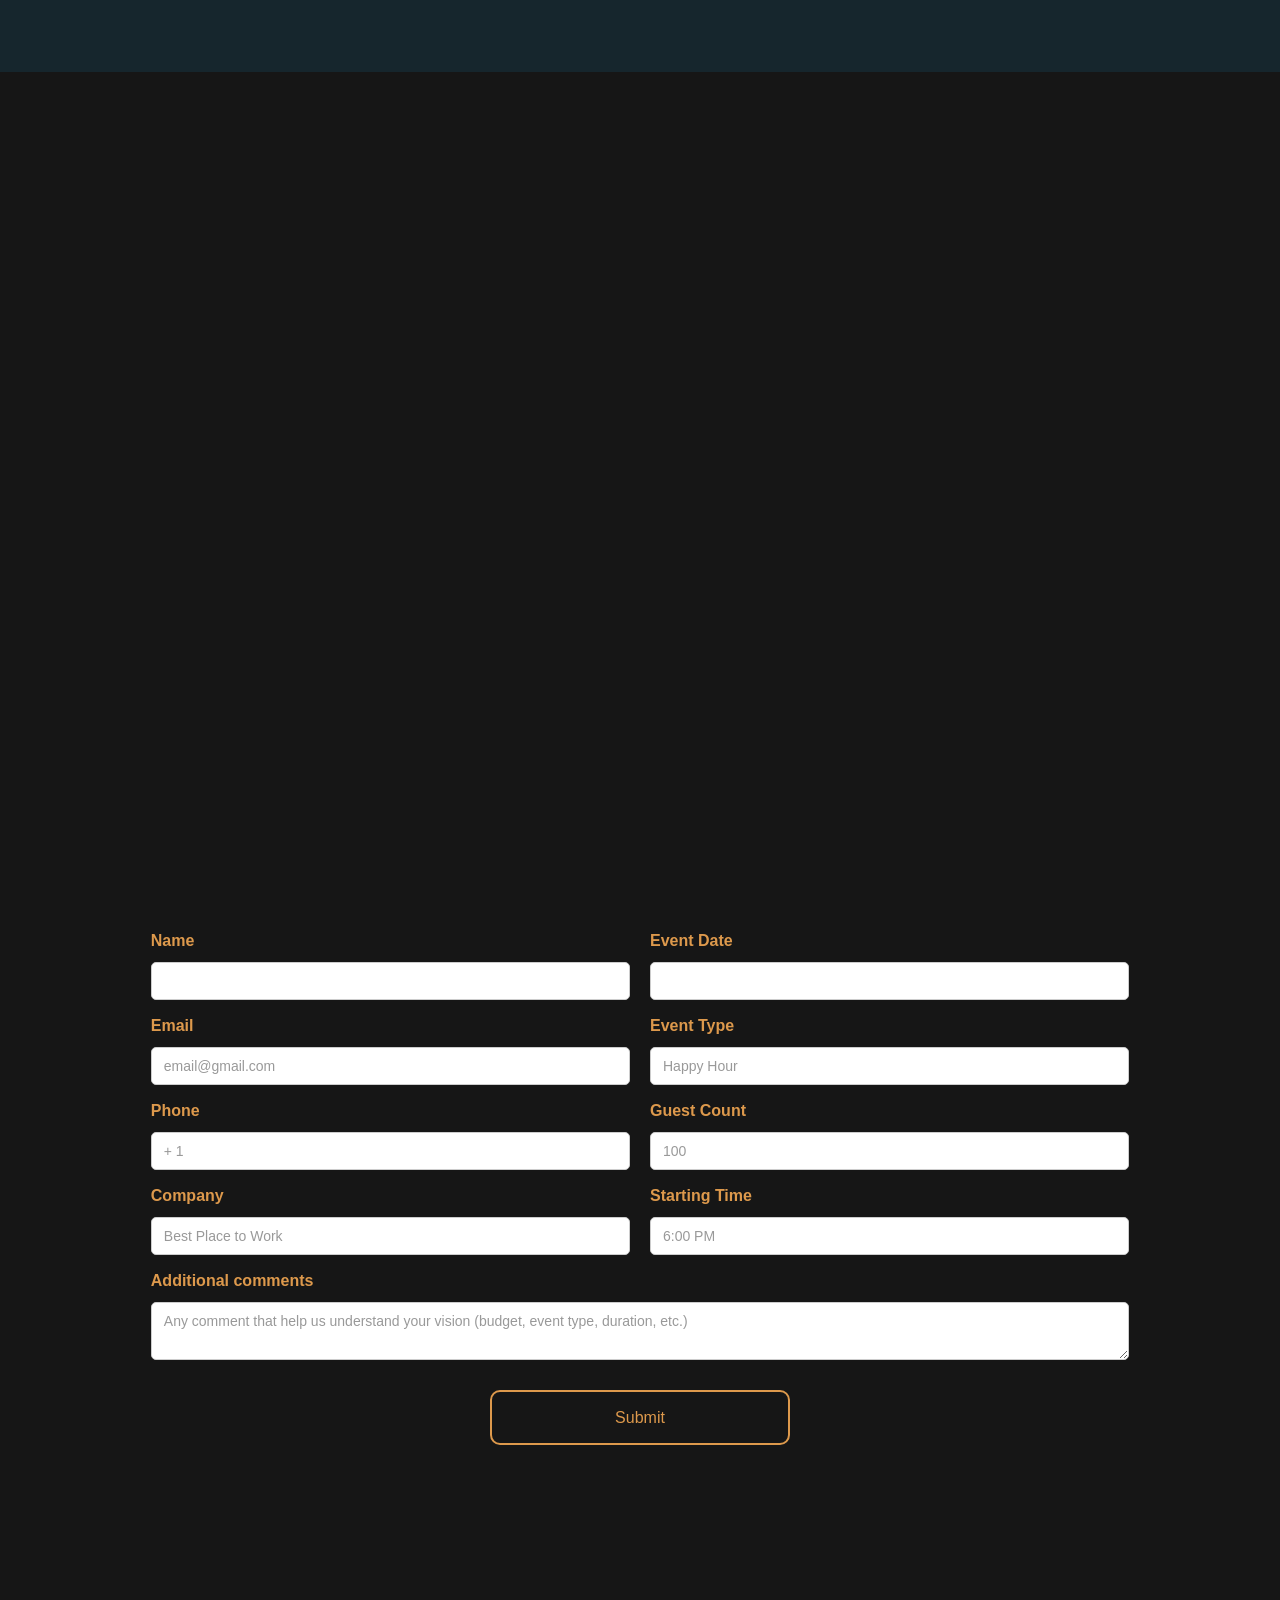
==== commit a3ddcb35: "Longhouse-website-update" ====
--- a/contact.html
+++ b/contact.html
@@ -1,4 +1,4 @@
-<!DOCTYPE html><!--  Last Published: Fri Aug 14 2026 04:53:51 GMT+0000 (Coordinated Universal Time)  -->
+<!DOCTYPE html><!--  This site was created in Webflow. https://webflow.com  --><!--  Last Published: Sun Nov 01 2026 03:44:13 GMT+0000 (Coordinated Universal Time)  -->
 <html data-wf-page="6a7e9e71b580763ea464f4c0" data-wf-site="6a1a1b3d657185ff734ba0ce">
 <head>
   <meta charset="utf-8">
@@ -6,19 +6,21 @@
   <meta content="Host your next event near Moscone Center, ideal for networking receptions, conference events, offsites, brand activations, and full venue buyouts." name="description">
   <meta content="Contact" property="og:title">
   <meta content="Host your next event near Moscone Center, ideal for networking receptions, conference events, offsites, brand activations, and full venue buyouts." property="og:description">
-  <meta content="https://cdn.prod.website-files.com/6a1a1b3d657185ff734ba0ce/6a1dfc722439767cbb73f8db_Long%20House%201200%20x%20630.png" property="og:image">
+  <meta content="https://cdn.prod.website-files.com/6a1a1b3d657185ff734ba0ce/6a1dfc722439767cbb73f8db_Long%20House%201200%20x%20630.avif" property="og:image">
   <meta content="Contact" name="twitter:title">
   <meta content="Host your next event near Moscone Center, ideal for networking receptions, conference events, offsites, brand activations, and full venue buyouts." name="twitter:description">
   <meta property="og:type" content="website">
   <meta content="summary_large_image" name="twitter:card">
   <meta content="width=device-width, initial-scale=1" name="viewport">
+  <meta content="Webflow" name="generator">
   <link href="css/normalize.css" rel="stylesheet" type="text/css">
   <link href="css/webflow.css" rel="stylesheet" type="text/css">
   <link href="css/long-house.webflow.css" rel="stylesheet" type="text/css">
+  <style>@media not all and (prefers-reduced-motion: reduce){html.w-mod-js:not(.w-mod-ix3) :is(:is(.section, .footer) :is(.header .icon:is(+ h1, + h2), .header .eyebrow_block, .header .breadcrumb-nav), :is(.section, .footer) :is(:is(h1,h2,h3,.heading_primary,.heading_secondary,.heading_tertiary,.heading_hero,.subheading,.header p,.eyebrow):not(:where(.card *,.card-link *,.content-block *,.content-block-link *,.rich-text *,li p))), :is(.section, .footer) :is(:where(.card:not(:where(.card *,.card-link *)),.content-block:not(:has(.content-block)):not(:where(.card *,.card-link *,.content-block-link *,.ix-content-block *,.grid-item-manual *)),.ix-content-block:not(:has(.ix-content-block)):not(:where(.card *,.card-link *,.content-block *,.content-block-link *,.w-tab-pane:not(.w--tab-active) *)),.content-block .content-block,.ix-content-block .ix-content-block,.ix-link-wrapper:has(.card-link),.ix-link-wrapper:has(.content-block-link),.footer ul),[class*="image-ratio"]:not(:where(.card *,.card-link *,.content-block *,.ix-content-block *,.content-block-link *,.avatar *,.ix-link-wrapper *)),.rich-text:not(:where(.card *,.content-block *,.ix-content-block *,.header *)),.grid-item-manual:not(:where(.card *,.content-block *,.ix-content-block *,.header > .grid-item-manual,.ix-link-wrapper *)):not(:has(.card,.form_block,.header,.grid-item-manual,.ix-content-block)),.list .list_item:not(:where(.card *,.card-link *,.content-block *,.ix-content-block *,.content-block-link *,.rich-text *,.list_item *)),.form_block:not(:where(.card *,.card-link *,.content-block *,.ix-content-block *,.content-block-link *)),.slider_arrow:not(:where(.card *,.card-link *)),.slider_nav:not(:where(.card *,.card-link *)),.w-tab-menu), :is(.section, .footer) :is(.ix-link-wrapper:not(:where([class*="card"] *,.content-block *)):not(:has([class*="card"],.card-link,.content-block-link)),[class*="group"]:not(:where(.card *,.card-link *,.content-block *,.content-block-link *)):not(:has(.ix-link-wrapper)),.logo:not(:where([class*="card"] *,[class*="marquee"] *,.w-tab-menu *)),.image_heading-inline,.marquee:not(:where(.card *,.card-link *)),.breadcrumb-nav:not(:where(.header *,.header))), :is(.section, .footer) :is(:is([class*="divider"],.divider):not([class*="content-block"]):not(:where([class*="card"] *,[class*="content-block"] *,.w-dropdown-list *)),.divider-vertical), .nav_container) {visibility: hidden !important;}}</style>
   <link href="https://fonts.googleapis.com" rel="preconnect">
   <link href="https://fonts.gstatic.com" rel="preconnect" crossorigin="anonymous">
   <script src="https://ajax.googleapis.com/ajax/libs/webfont/1.6.26/webfont.js" type="text/javascript"></script>
-  <script type="text/javascript">WebFont.load({  google: {    families: ["Instrument Sans:400"]  }});</script>
+  <script type="text/javascript">WebFont.load({  google: {    families: ["Bitter:400,700,400italic","Instrument Sans:400"]  }});</script>
   <script type="text/javascript">!function(o,c){var n=c.documentElement,t=" w-mod-";n.className+=t+"js",("ontouchstart"in o||o.DocumentTouch&&c instanceof DocumentTouch)&&(n.className+=t+"touch")}(window,document);</script>
   <link href="images/favicon.png" rel="icon" type="image/png" sizes="32x32" media="(prefers-color-scheme: light)">
   <link href="images/favicon-dark.png" rel="icon" type="image/png" sizes="32x32" media="(prefers-color-scheme: dark)">
@@ -40,30 +42,30 @@
     <div data-duration="400" data-animation="default" data-easing2="ease" data-easing="ease" data-collapse="medium" role="banner" data-no-scroll="1" class="nav_container w-nav">
       <div class="nav_left">
         <a href="#" class="nav_logo w-inline-block">
-          <div class="nav_logo-icon"><img src="images/Long_House_logo.svg" loading="lazy" alt="" class="image-3"></div>
+          <div class="nav_logo-icon"><img src="images/long-house-logo.svg" loading="lazy" alt="" class="image-3"></div>
         </a>
       </div>
       <div class="nav_center">
         <nav role="navigation" class="nav_menu w-nav-menu">
           <ul role="list" class="nav_menu-list w-list-unstyled">
-            <li class="nav_menu-list-item">
-              <a id="Gallery" href="index.html" class="nav_link w-inline-block">
-                <div>Home</div>
+            <li>
+              <a id="Gallery" href="index.html" class="link-block w-inline-block">
+                <div class="nav_label">Home</div>
               </a>
             </li>
             <li class="nav_menu-list-item">
-              <a href="#" class="nav_link w-inline-block">
-                <div>FAQs</div>
+              <a id="Gallery" href="#" class="link-block w-inline-block">
+                <div class="nav_label">Gallery</div>
               </a>
             </li>
-            <li class="nav_menu-list-item">
-              <a href="menus-packages.html" class="nav_link w-inline-block">
-                <div>Menus</div>
+            <li>
+              <a href="#" class="link-block w-inline-block">
+                <div class="nav_label">FAQs</div>
               </a>
             </li>
-            <li class="nav_menu-list-item">
-              <a href="contact.html" aria-current="page" class="nav_link w-inline-block w--current">
-                <div>Contact</div>
+            <li>
+              <a href="#field" class="link-block w-inline-block">
+                <div class="nav_label">Contact</div>
               </a>
             </li>
           </ul>
@@ -119,8 +121,7 @@
           </div>
         </div>
         <div class="form-block w-form">
-          <form id="email-form" name="email-form" action="https://formspree.io/f/meajazbg" method="POST" class="form-2">
-  <input type="hidden" name="_next" value="https://longhouse.space/form-submitted">
+          <form id="email-form" name="email-form" data-name="Email Form" redirect="form-submited" data-redirect="form-submited" method="get" class="form-2" data-wf-page-id="6a7e9e71b580763ea464f4c0" data-wf-element-id="14f40322-db24-d9ed-5a0b-ea06983ea4c9">
             <div class="div-block-10">
               <div class="div-form"><label for="name" class="field-label">Name</label><input class="text-field w-input" maxlength="256" name="name" data-name="Name" placeholder="" type="text" id="name"><label for="Email" class="field-label">Email </label><input class="text-field w-input" maxlength="256" name="Email" data-name="Email" placeholder="email@gmail.com" type="email" id="Email" required=""><label for="Phone" class="field-label">Phone</label><input class="text-field w-input" maxlength="256" name="Phone" data-name="Phone" placeholder="+ 1 " type="tel" id="Phone" required=""><label for="Company" class="field-label">Company </label><input class="text-field w-input" maxlength="256" name="Company" data-name="Company" placeholder="Best Place to Work" type="text" id="Company"></div>
               <div class="div-form"><label for="Date" class="field-label">Event Date</label><input class="text-field w-input" maxlength="256" name="Date" data-name="Date" placeholder="" type="text" id="Date" required=""><label for="Event-Type" class="field-label">Event Type</label><input class="text-field w-input" maxlength="256" name="Event-Type" data-name="Event Type" placeholder="Happy Hour" type="text" id="Event-Type" required=""><label for="Guest-Count" class="field-label">Guest Count</label><input class="text-field w-input" maxlength="256" name="Guest-Count" data-name="Guest Count" placeholder="100" type="number" id="Guest-Count" required=""><label for="Time-Window" class="field-label">Starting Time</label><input class="text-field w-input" maxlength="256" name="Time-Window" data-name="Time Window" placeholder="6:00 PM" type="text" id="Time-Window" required=""></div>
@@ -168,5 +169,8 @@
   </section>
   <script src="https://d3e54v103j8qbb.cloudfront.net/js/jquery-3.5.1.min.dc5e7f18c8.js?site=6a1a1b3d657185ff734ba0ce" type="text/javascript" integrity="sha256-9/aliU8dGd2tb6OSsuzixeV4y/faTqgFtohetphbbj0=" crossorigin="anonymous"></script>
   <script src="js/webflow.js" type="text/javascript"></script>
+  <script src="https://cdn.prod.website-files.com/gsap/3.15.0/gsap.min.js" type="text/javascript"></script>
+  <script src="https://cdn.prod.website-files.com/gsap/3.15.0/SplitText.min.js" type="text/javascript"></script>
+  <script src="https://cdn.prod.website-files.com/gsap/3.15.0/ScrollTrigger.min.js" type="text/javascript"></script>
 </body>
 </html>
--- a/css/webflow.css
+++ b/css/webflow.css
@@ -110,17 +110,73 @@
   text-align: inherit;
   text-decoration: inherit;
 }
-.w-popover {
+:where(button.w-modal-trigger) {
+  background-color: transparent;
   border: 0;
+  color: inherit;
+  cursor: pointer;
+  font: inherit;
+  line-height: inherit;
+  margin: 0;
   padding: 0;
-  background-color: transparent;
-  color: inherit;
-  overflow: visible;
-  position: fixed;
-  inset: auto;
-  margin: 8px;
+  text-align: inherit;
+  text-decoration: inherit;
+}
+:where(.w-popover) {
   position-anchor: auto;
-  position-area: top center;
+  position-area: top;
+}
+:where(
+  .w-popover[data-w-popover-backdrop-animated],
+  .w-modal[data-w-popover-backdrop-animated]
+)::backdrop {
+  animation: var(--w-backdrop-animation, none);
+}
+:where(.w-popover, .w-modal) {
+  --w-backdrop-animation: initial;
+}
+.w-popover-mask {
+  position: fixed !important;
+  inset: 0 !important;
+  width: auto !important;
+  height: auto !important;
+  max-width: none !important;
+  max-height: none !important;
+  margin: 0 !important;
+  padding: 0 !important;
+  border: 0 !important;
+  opacity: 0 !important;
+  transform: none !important;
+  clip-path: none !important;
+  pointer-events: auto !important;
+}
+.w-popover-mask[popover] {
+  translate: none !important;
+  rotate: none !important;
+  scale: none !important;
+}
+.w-popover-mask::backdrop {
+  display: none !important;
+}
+.w-popover-mask:not(:popover-open) {
+  display: none !important;
+}
+@supports not selector(:popover-open) {
+  .w-popover-mask {
+    display: none !important;
+  }
+}
+.w-popover[popover]:not(:popover-open) {
+  display: none;
+}
+.w-modal:not([open]):not([popover]) {
+  display: none;
+}
+.w-modal[popover]:not(:popover-open) {
+  display: none;
+}
+:where(.w-modal[data-w-modal-lock-scroll]) {
+  overscroll-behavior: contain;
 }
 html[data-w-dynpage] [data-w-cloak] {
   color: transparent !important;
--- a/css/long-house.webflow.css
+++ b/css/long-house.webflow.css
@@ -5,7 +5,7 @@
   --_sizes---button--button-radius: 10px;
   --_colors---core-accent-color--accent-tertiary: transparent;
   --_typography---button--button-font: var(--_typography---font--button-font);
-  --_typography---base-typography--base-font-size: 1.3rem;
+  --_typography---base-typography--base-font-size: 1rem;
   --_colors---button--button-primary-border-hover: transparent;
   --_colors---button--button-primary-text: var(--_colors---text-color--text-on-accent-primary);
   --_sizes---gap--sm-gap: var(--_sizes---spacing--2x);
@@ -33,8 +33,8 @@
   --_typography---h2-heading--h2-weight: 700;
   --_typography---h2-heading--h2-letter-spacing: -.01em;
   --_typography---h3-heading--h3-margin-bottom: .5em;
-  --_typography---h3-heading--h3-size: 1.4rem;
-  --_typography---h3-heading--h3-line-height: 1.3em;
+  --_typography---h3-heading--h3-size: 2rem;
+  --_typography---h3-heading--h3-line-height: 33px;
   --_typography---h3-heading--h3-weight: 700;
   --_typography---h3-heading--h3-letter-spacing: -.01em;
   --_typography---h4-heading--h4-margin-bottom: .5em;
@@ -52,7 +52,7 @@
   --_typography---h6-heading--h6-line-height: 1.3em;
   --_typography---h6-heading--h6-weight: 700;
   --_typography---h6-heading--h6-letter-spacing: .1em;
-  --_typography---base-typography--base-margin-bottom: .75em;
+  --_typography---base-typography--base-margin-bottom: 1em;
   --_typography---text--text-size: 1rem;
   --_typography---text--text-line-height: 1.6em;
   --_typography---text--text-letter-spacing: 0em;
@@ -61,8 +61,7 @@
   --_sizes---container--container-width: 1280px;
   --_sizes---container--container-padding-horizontal: var(--_sizes---spacing--1x);
   --_sizes---container--container-sm-width: 1000px;
-  --_sizes---section--section-padding-vertical: var(--_sizes---spacing--2x);
-  --_colors---background-color--bg-secondary: var(--_colors---core-neutral-color--neutral-secondary);
+  --_sizes---section--section-padding-vertical: 4rem;
   --_colors---core-neutral-color--neutral-inverse: #fff;
   --_sizes---spacing--1-25x: 1.25rem;
   --_typography---eyebrow--eyebrow-font: var(--_typography---font--body-font);
@@ -80,13 +79,13 @@
   --_sizes---spacing--1x: 1rem;
   --_sizes---spacing--1-5x: 1.5rem;
   --_sizes---spacing--2x: 2rem;
-  --_sizes---spacing--3x: 3rem;
+  --_sizes---spacing--3x: 0rem;
   --_colors---border-color--border-secondary: var(--_colors---core-color-tint--neutral-inverse-a20);
   --_colors---card--card-primary-border: var(--_colors---border-color--border-secondary);
   --_sizes---card--card-radius: 5px;
   --_colors---core-color-tint--neutral-inverse-a20: #fff3;
   --_colors---border-color--border-primary: var(--_colors---core-color-tint--neutral-inverse-a10);
-  --_sizes---card--card-padding: var(--_sizes---spacing--1-5x);
+  --_sizes---card--card-padding: 0rem;
   --_colors---core-color-tint--accent-secondary-a10: #1cb0ef1a;
   --_sizes---spacing--0-5x: .5rem;
   --_colors---text-link--link-inverse-hover: var(--_colors---text-color--text-accent-on-inverse-hover);
@@ -97,8 +96,10 @@
   --_sizes---spacing--4x: 4rem;
   --_colors---background-color--bg-overlay: var(--_colors---core-neutral-color--neutral-primary);
   --_colors---text-link--link-primary-hover: var(--_colors---text-color--text-accent-on-primary-hover);
+  --_colors---background-color--bg-secondary: var(--_colors---core-neutral-color--neutral-secondary);
   --_colors---button--button-secondary-bg-hover: transparent;
   --_colors---text-color--text-secondary: var(--_colors---core-color-tint--neutral-inverse-a60);
+  --_colors---card--card-inverse-bg: var(--_colors---background-color--bg-inverse);
   --_sizes---spacing--0-75x: .75rem;
   --_sizes---radius--md-radius: .5rem;
   --_colors---current-color--current-a80: color-mix(in srgb, currentColor 80%, transparent);
@@ -116,11 +117,11 @@
   --_typography---text-sm--sm-text-size: .88rem;
   --_typography---h0-heading--h0-line-height: 2em;
   --_colors---core-color-tint--neutral-primary-a40: #16161666;
-  --_colors---golden: #c19908;
+  --_colors---golden: #31302c33;
+  --_colors---core-accent-color--accent-tertiary-hover: transparent;
   --_slider---spacing: 0rem;
   --_colors---core-accent-color--accent-secondary: #1cb0ef;
   --_colors---core-accent-color--accent-secondary-hover: #55c4f3;
-  --_colors---core-accent-color--accent-tertiary-hover: transparent;
   --_colors---core-neutral-color--neutral-primary: #161616;
   --_colors---core-neutral-color--neutral-secondary: #1e1e1f;
   --_colors---current-color--current-a50: color-mix(in srgb, currentColor 50%, transparent);
@@ -252,7 +253,6 @@
   --_colors---card--card-accent-tertiary-bg-hover: var(--_colors---background-color--bg-accent-tertiary);
   --_colors---card--card-accent-tertiary-text: transparent;
   --_colors---card--card-accent-tertiary-border: transparent;
-  --_colors---card--card-inverse-bg: var(--_colors---background-color--bg-inverse);
   --_colors---card--card-inverse-bg-hover: var(--_colors---background-color--bg-inverse);
   --_colors---card--card-inverse-text: var(--_colors---text-color--text-inverse-primary);
   --_colors---card--card-inverse-border: transparent;
@@ -562,13 +562,15 @@
   width: 100%;
   max-width: var(--_sizes---container--container-width);
   padding-right: var(--_sizes---container--container-padding-horizontal);
-  padding-left: var(--_sizes---container--container-padding-horizontal);
+  grid-column-gap: 42px;
+  grid-row-gap: 42px;
   text-align: left;
   flex-flow: column;
   justify-content: space-between;
   align-items: center;
   margin-left: auto;
   margin-right: auto;
+  padding-left: 1rem;
   display: flex;
   position: relative;
 }
@@ -578,17 +580,18 @@
 }
 
 .section {
+  width: 100%;
   max-width: 100%;
   padding-top: var(--_sizes---section--section-padding-vertical);
   padding-bottom: var(--_sizes---section--section-padding-vertical);
-  background-color: var(--_colors---background-color--bg-primary);
   color: var(--_colors---text-color--text-primary);
+  background-color: #161616;
   position: relative;
   overflow: clip;
 }
 
 .section.is-secondary {
-  background-color: var(--_colors---background-color--bg-secondary);
+  background-color: #1e1e1f;
 }
 
 .section.white {
@@ -655,15 +658,15 @@
   margin-bottom: var(--_typography---h3-heading--h3-margin-bottom);
   font-family: var(--_typography---font--heading-font);
   color: var(--_colors---card--card-primary-text);
-  font-size: var(--_typography---h3-heading--h3-size);
+  font-size: 25px;
   line-height: var(--_typography---h3-heading--h3-line-height);
-  font-weight: var(--_typography---h3-heading--h3-weight);
   letter-spacing: var(--_typography---h3-heading--h3-letter-spacing);
   background-color: #0000;
   flex-flow: row;
   justify-content: center;
   align-items: center;
   padding: 28px 30px;
+  font-weight: 400;
   display: flex;
 }
 
@@ -960,6 +963,8 @@
   z-index: 2;
   width: 100%;
   padding: var(--_sizes---card--card-padding);
+  -webkit-backdrop-filter: blur(5px);
+  backdrop-filter: blur(5px);
   background-color: #0000;
   flex-flow: column;
   flex: 1;
@@ -992,6 +997,7 @@
   font-size: var(--_typography---base-typography--base-font-size);
   justify-content: center;
   align-items: flex-start;
+  text-decoration: none;
   display: flex;
   position: relative;
 }
@@ -1339,29 +1345,31 @@
 .nav_menu-list-item {
   grid-column-gap: 0px;
   grid-row-gap: 0px;
-  border-top-style: solid;
+  border-top-style: none;
   border-top-width: 1px;
   border-top-color: var(--_colors---core-neutral-color--neutral-inverse);
-  border-right-style: solid;
+  border-right-style: none;
   border-right-width: 1px;
   border-right-color: var(--_colors---core-neutral-color--neutral-inverse);
-  border-bottom-style: solid;
+  border-bottom-style: none;
   border-bottom-width: 1px;
   border-bottom-color: var(--_colors---core-neutral-color--neutral-inverse);
-  border-left-style: solid;
+  border-left-style: none;
   border-left-width: 1px;
   border-left-color: var(--_colors---core-neutral-color--neutral-inverse);
+  width: 100px;
+  height: 45px;
+  color: var(--_colors---core-neutral-color--neutral-inverse);
   border-radius: 50px;
   justify-content: center;
   align-items: center;
-  width: 100px;
-  height: 45px;
   display: flex;
   margin-bottom: 0 !important;
 }
 
 .nav_menu-list-item:hover {
   border-color: var(--golden-hour);
+  background-color: var(--golden-hour);
 }
 
 .footer_icon-link {
@@ -1458,16 +1466,21 @@
   padding: var(--_sizes---spacing--1x) 0px;
   grid-column-gap: 1rem;
   grid-row-gap: 1rem;
+  aspect-ratio: auto;
   border-radius: var(--_sizes---radius--sm-radius);
   color: var(--_colors---current-color--current);
   font-size: var(--_typography---text-lg--lg-text-size);
   line-height: 1.2;
   font-weight: var(--_typography---h4-heading--h4-weight);
+  overflow-wrap: normal;
   background-color: #0000;
   justify-content: flex-start;
   align-items: center;
+  margin-left: auto;
+  margin-right: auto;
   transition: border-color .2s, background-color .2s;
   display: flex;
+  position: relative;
 }
 
 .accordion_toggle-transparent.w--open {
@@ -1640,7 +1653,7 @@
 .hero_front {
   z-index: 2;
   padding-top: var(--_sizes---spacing--0-25x);
-  background-image: url('../images/Bar.png');
+  background-image: url('../images/long-house-bar-interior.avif');
   background-position: 50%;
   background-size: auto;
   grid-area: 1 / 1 / 2 / 2;
@@ -1719,7 +1732,7 @@
 .left_block_hero {
   grid-column-gap: 23px;
   grid-row-gap: 23px;
-  background-image: url('../images/b49b9f15-3abe-48ff-ba5b-af9dc5ba8995.png');
+  background-image: url('../images/b49b9f15-3abe-48ff-ba5b-af9dc5ba8995.avif');
   background-position: 50%;
   background-repeat: repeat-x;
   background-size: cover;
@@ -1733,7 +1746,7 @@
 }
 
 .hero-info-wrapper {
-  background-color: #1b0f008f;
+  background-color: #1b0f00b0;
   border-radius: 5px;
   width: 100%;
   max-width: none;
@@ -1778,7 +1791,7 @@
 }
 
 .hero-image {
-  background-image: url('../images/Long-House-5.png');
+  background-image: url('../images/Long-House-5.avif');
   background-position: 50% 30%;
   background-size: cover;
   border-radius: 5px;
@@ -1794,7 +1807,7 @@
 }
 
 .div-block-4 {
-  background-color: #07040042;
+  background-color: #07040096;
   border: 1px #000;
   border-radius: 5px;
   justify-content: center;
@@ -1828,6 +1841,7 @@
 }
 
 .hidden-loft-wrapper {
+  text-align: center;
   flex-flow: wrap;
   justify-content: center;
   align-items: center;
@@ -1863,7 +1877,9 @@
 }
 
 .text-field {
+  color: var(--_colors---background-color--bg-secondary);
   border-radius: 5px;
+  margin-right: 0;
 }
 
 .div-block-10 {
@@ -1878,6 +1894,10 @@
 .div-block-12 {
   padding-left: 10px;
   padding-right: 10px;
+}
+
+.host-your-event {
+  width: 100%;
 }
 
 .div-block-13 {
@@ -2049,16 +2069,27 @@
 .gallery-overview {
   clear: none;
   background-color: var(--_colors---golden);
+  opacity: 1;
+  mix-blend-mode: normal;
+  background-image: url('../images/0801eb7c-20bb-46a8-bbf2-f98fa772bcdc.avif');
+  background-position: 0 0;
+  background-repeat: repeat-y;
+  background-size: cover;
+  background-attachment: fixed;
   border-bottom: 1px solid #e4ebf3;
   padding: 80px 30px;
   position: relative;
 }
 
 .container-4 {
+  text-align: left;
+  background-color: #201404ab;
+  border-radius: 5px;
   width: 100%;
-  max-width: 940px;
+  max-width: 980px;
   margin-left: auto;
   margin-right: auto;
+  padding: 40px;
 }
 
 .gallery-wrapper {
@@ -2074,7 +2105,7 @@
 .gallery-block {
   flex-direction: column;
   justify-content: flex-start;
-  align-items: flex-start;
+  align-items: center;
   display: flex;
 }
 
@@ -2083,14 +2114,15 @@
   margin-bottom: 24px;
 }
 
-.gallery-feature {
-  background-image: url('../images/');
-  background-position: 0%;
-  background-repeat: no-repeat;
-  background-size: 20px;
+.buena_vida_food_label {
+  color: #fdeada;
+  background-color: #4d1902;
+  border-radius: 5px;
   margin-bottom: 8px;
-  padding-left: 30px;
-  font-size: 14px;
+  padding-top: 3px;
+  padding-bottom: 3px;
+  padding-left: 25px;
+  font-size: 18px;
   line-height: 24px;
 }
 
@@ -2124,6 +2156,10 @@
 
 .gallery-image {
   width: 100%;
+}
+
+.gallery-image.shadow-two {
+  border-radius: 20px;
 }
 
 .container-5 {
@@ -2180,6 +2216,7 @@
 .quick-stack-2 {
   grid-column-gap: 20px;
   grid-row-gap: 39px;
+  background-color: #0000;
   height: 100vh;
 }
 
@@ -2193,7 +2230,7 @@
 }
 
 .cell-2 {
-  background-image: url('../images/Bar.png');
+  background-image: url('../images/long-house-bar-interior.avif');
   background-position: 50% 0;
   background-size: auto;
   border-radius: 5px;
@@ -2230,6 +2267,248 @@
   margin-bottom: 10px;
   margin-left: 5px;
   margin-right: 5px;
+}
+
+.paragraph {
+  padding-bottom: 0;
+}
+
+.heading-4 {
+  text-align: center;
+  justify-content: center;
+  align-items: center;
+  display: flex;
+}
+
+.div-block-19 {
+  aspect-ratio: 2 / 3;
+  background-image: url('../images/long-house-book-presentation.avif');
+  background-position: 0 0;
+  background-size: cover;
+}
+
+.grid_masonry {
+  column-count: 2;
+  column-gap: 2rem;
+}
+
+.grid_masonry.is-3-col {
+  column-count: 3;
+}
+
+.div-block-22 {
+  aspect-ratio: 3 / 2;
+  background-image: url('../images/long-house-conference-audience.avif');
+  background-position: 100%;
+  background-size: cover;
+  overflow: clip;
+}
+
+.header-3 {
+  z-index: 2;
+  flex-flow: column;
+  justify-content: flex-start;
+  align-items: flex-start;
+  margin-bottom: 3rem;
+  display: flex;
+  position: relative;
+}
+
+.header-3.is-align-center {
+  text-align: center;
+  align-items: center;
+  max-width: 1080px;
+  margin-left: auto;
+  margin-right: auto;
+  display: flex;
+}
+
+.section-3 {
+  color: #000;
+  background-color: #0000;
+  max-width: 100%;
+  padding-top: 4rem;
+  padding-bottom: 4rem;
+  font-family: Bitter, serif;
+  position: relative;
+  overflow: clip;
+}
+
+.div-block-21 {
+  aspect-ratio: 3 / 2;
+  background-image: url('../images/long-house-bar.avif');
+  background-position: 50% 0;
+  background-repeat: repeat-y;
+  background-size: 450px;
+  overflow: clip;
+}
+
+.heading-5 {
+  color: #f6ece1;
+  text-align: center;
+  flex: 0 auto;
+  width: 100%;
+  margin-bottom: 1px;
+  font-size: 50px;
+  font-weight: 300;
+  line-height: 55px;
+}
+
+.heading-5.red {
+  color: #9b2305;
+}
+
+.div-block-23 {
+  aspect-ratio: 1;
+  background-image: url('../images/long-house-networking-reception.avif');
+  background-position: 50%;
+  background-size: cover;
+  overflow: clip;
+}
+
+.image-ratio_3x2 {
+  aspect-ratio: 3 / 2;
+  background-image: url('../images/long-house-buffet.avif');
+  background-position: 100%;
+  background-size: cover;
+  border-radius: 0;
+  min-height: 0;
+  position: relative;
+  overflow: clip;
+}
+
+.image_cover-2 {
+  object-fit: cover;
+  border-radius: 5px;
+  width: 100%;
+  height: 100%;
+}
+
+.container-6 {
+  z-index: 2;
+  width: auto;
+  max-width: 1080px;
+  margin-left: auto;
+  margin-right: auto;
+  padding-left: .25rem;
+  padding-right: .25rem;
+  position: relative;
+}
+
+.div-block-24 {
+  aspect-ratio: 2 / 3;
+  background-image: url('../images/long-house-buffet-reception.avif');
+  background-position: 0 0;
+  background-size: cover;
+}
+
+.image-ratio_1x1-2 {
+  aspect-ratio: 1;
+  background-image: url('../images/long-house-open-graph.avif');
+  background-position: 0%;
+  background-size: cover;
+  border-radius: 0;
+  min-height: 0;
+  overflow: clip;
+}
+
+.div-block-20 {
+  aspect-ratio: 2 / 3;
+  background-image: url('../images/long-house-dj-event.avif');
+  background-position: 50% 100%;
+  background-size: cover;
+  overflow: clip;
+}
+
+.image-ratio_2x3 {
+  aspect-ratio: 2 / 3;
+  background-image: url('../images/long-house-dinner-event.avif');
+  background-position: 50%;
+  background-size: cover;
+  border-radius: 0;
+  min-height: 0;
+  position: relative;
+  overflow: clip;
+}
+
+.div-block-25 {
+  aspect-ratio: 1;
+  background-image: url('../images/long-house-tech-talk.avif');
+  background-position: 60%;
+  background-size: cover;
+  overflow: clip;
+}
+
+.buffet_reception {
+  aspect-ratio: 2 / 3;
+  background-image: url('../images/long-house-interview.avif');
+  background-position: 0 0;
+  background-size: cover;
+}
+
+.faqs-div {
+  flex-flow: column;
+  justify-content: flex-start;
+  align-items: center;
+  width: 100%;
+  display: flex;
+}
+
+.venue-features {
+  flex-flow: column;
+  justify-content: flex-start;
+  align-items: center;
+  padding: 0 50px 50px;
+  display: flex;
+}
+
+.hero_card_body {
+  flex-flow: column;
+  justify-content: center;
+  align-items: center;
+  padding-top: 25px;
+  padding-bottom: 25px;
+  display: flex;
+}
+
+.nav_label {
+  color: var(--_colors---core-neutral-color--neutral-inverse);
+  text-decoration: none;
+}
+
+.text-block-3 {
+  color: var(--_colors---core-neutral-color--neutral-inverse);
+  -webkit-text-stroke-color: var(--_colors---core-neutral-color--neutral-inverse);
+  text-decoration: none;
+}
+
+.text-block-4, .text-block-5 {
+  color: var(--_colors---core-neutral-color--neutral-inverse);
+  text-decoration: none;
+}
+
+.link-block {
+  border: 1px solid var(--golden-hour);
+  color: var(--_colors---golden);
+  border-radius: 50px;
+  padding: 7px 25px;
+}
+
+.link-block:hover {
+  background-color: var(--golden-hour);
+  text-decoration: none;
+}
+
+.link-block-2, .link-block-3 {
+  color: var(--_colors---core-accent-color--accent-tertiary-hover);
+}
+
+.link-block-4 {
+  text-decoration: none;
+}
+
+.text-span-12 {
+  color: var(--golden-hour);
 }
 
 @media screen and (max-width: 991px) {
@@ -2257,7 +2536,7 @@
     --_typography---h2-heading--h2-letter-spacing: -.01em;
     --_typography---h3-heading--h3-margin-bottom: .5em;
     --_typography---h3-heading--h3-size: 1.42rem;
-    --_typography---h3-heading--h3-line-height: 1.3em;
+    --_typography---h3-heading--h3-line-height: 33px;
     --_typography---h3-heading--h3-weight: 700;
     --_typography---h3-heading--h3-letter-spacing: -.01em;
     --_typography---h4-heading--h4-margin-bottom: .5em;
@@ -2275,7 +2554,7 @@
     --_typography---h6-heading--h6-line-height: 1.3em;
     --_typography---h6-heading--h6-weight: 700;
     --_typography---h6-heading--h6-letter-spacing: .1em;
-    --_typography---base-typography--base-margin-bottom: .75em;
+    --_typography---base-typography--base-margin-bottom: 1em;
     --_typography---text--text-size: 1rem;
     --_typography---text--text-line-height: 1.6em;
     --_typography---text--text-letter-spacing: 0em;
@@ -2326,12 +2605,12 @@
     --_sizes---container--container-width: 1280px;
     --_sizes---container--container-padding-horizontal: var(--_sizes---spacing--1x);
     --_sizes---container--container-sm-width: 1000px;
-    --_sizes---section--section-padding-vertical: var(--_sizes---spacing--3x);
+    --_sizes---section--section-padding-vertical: 3rem;
     --_sizes---spacing--1-25x: 1.25rem;
     --_sizes---spacing--1x: 1rem;
     --_sizes---spacing--1-5x: 1.5rem;
     --_sizes---spacing--2x: 2rem;
-    --_sizes---spacing--3x: 3rem;
+    --_sizes---spacing--3x: 0rem;
     --_sizes---card--card-radius: 5px;
     --_sizes---card--card-padding: var(--_sizes---spacing--2x);
     --_sizes---spacing--0-5x: .5rem;
@@ -2404,6 +2683,10 @@
     flex-flow: column;
   }
 
+  .section {
+    max-width: none;
+  }
+
   .grid_2-col.tablet-1-col {
     grid-template-rows: auto;
     grid-template-columns: 1fr;
@@ -2481,7 +2764,7 @@
   }
 
   .nav_link:hover {
-    color: var(--_colors---text-link--link-primary);
+    color: var(--_colors---card--card-inverse-bg);
     background-color: color-mix(in srgb, currentColor 0%, transparent);
   }
 
@@ -2491,6 +2774,7 @@
 
   .nav_link.w--current:hover {
     background-color: var(--_colors---button--button-secondary-bg-hover);
+    color: var(--_colors---text-color--text-primary);
   }
 
   .nav_link.w--open {
@@ -2498,16 +2782,26 @@
   }
 
   .nav_menu {
+    width: 100%;
     height: auto;
     padding-top: var(--_sizes---spacing--1x);
     padding-right: var(--_sizes---spacing--1x);
     padding-bottom: var(--_sizes---spacing--1x);
     padding-left: var(--_sizes---spacing--1x);
+    grid-column-gap: 0px;
+    grid-row-gap: 0px;
     border-top-left-radius: var(--_sizes---radius--md-radius);
     border-top-right-radius: var(--_sizes---radius--md-radius);
     border-bottom-left-radius: var(--_sizes---radius--md-radius);
     border-bottom-right-radius: var(--_sizes---radius--md-radius);
+    flex-flow: column;
+    flex: 0 auto;
+    order: 0;
+    justify-content: center;
+    align-self: auto;
+    align-items: center;
     max-height: calc(100dvh - 10rem);
+    display: flex;
     position: absolute;
     top: 100%;
     overflow: auto;
@@ -2515,12 +2809,30 @@
   }
 
   .nav_menu-list {
+    grid-column-gap: 13px;
+    grid-row-gap: 13px;
+    background-color: #dd994c;
     flex-flow: column;
+    order: 0;
+    justify-content: center;
+    align-self: center;
+    align-items: center;
+    width: 100%;
+    margin: auto;
+    padding-top: 20px;
+    padding-bottom: 20px;
+    list-style-type: disc;
+    position: relative;
   }
 
   .nav_menu-list-item {
     flex-flow: column;
     margin-bottom: 0;
+  }
+
+  .nav_menu-list-item:hover {
+    color: var(--_colors---core-neutral-color--neutral-inverse);
+    background-color: #935227;
   }
 
   .subheading p {
@@ -2685,6 +2997,10 @@
   .clients-image-three {
     margin-bottom: 30px;
   }
+
+  .grid_masonry.is-3-col {
+    column-count: 2;
+  }
 }
 
 @media screen and (max-width: 767px) {
@@ -2708,7 +3024,7 @@
 
   body {
     --_typography---button--button-font: var(--_typography---font--button-font);
-    --_typography---base-typography--base-font-size: 1.3rem;
+    --_typography---base-typography--base-font-size: 1rem;
     --_typography---font--body-font: "Instrument Sans", sans-serif;
     --_typography---base-typography--base-line-height: 2rem;
     --_typography---base-typography--base-letter-spacing: 0em;
@@ -2725,7 +3041,7 @@
     --_typography---h2-heading--h2-letter-spacing: -.01em;
     --_typography---h3-heading--h3-margin-bottom: .5em;
     --_typography---h3-heading--h3-size: 1.14rem;
-    --_typography---h3-heading--h3-line-height: 1.3em;
+    --_typography---h3-heading--h3-line-height: 33px;
     --_typography---h3-heading--h3-weight: 700;
     --_typography---h3-heading--h3-letter-spacing: -.01em;
     --_typography---h4-heading--h4-margin-bottom: .5em;
@@ -2743,7 +3059,7 @@
     --_typography---h6-heading--h6-line-height: 1.3em;
     --_typography---h6-heading--h6-weight: 700;
     --_typography---h6-heading--h6-letter-spacing: .1em;
-    --_typography---base-typography--base-margin-bottom: .75em;
+    --_typography---base-typography--base-margin-bottom: 1em;
     --_typography---text--text-size: 1rem;
     --_typography---text--text-line-height: 1.6em;
     --_typography---text--text-letter-spacing: 0em;
@@ -2794,12 +3110,12 @@
     --_sizes---container--container-width: 1280px;
     --_sizes---container--container-padding-horizontal: var(--_sizes---spacing--1x);
     --_sizes---container--container-sm-width: 1000px;
-    --_sizes---section--section-padding-vertical: var(--_sizes---spacing--3x);
+    --_sizes---section--section-padding-vertical: var(--_sizes---spacing--2x);
     --_sizes---spacing--1-25x: 1.25rem;
     --_sizes---spacing--1x: 1rem;
     --_sizes---spacing--1-5x: 1.5rem;
     --_sizes---spacing--2x: 2rem;
-    --_sizes---spacing--3x: 3rem;
+    --_sizes---spacing--3x: 0rem;
     --_sizes---card--card-radius: 5px;
     --_sizes---card--card-padding: var(--_sizes---spacing--1-5x);
     --_sizes---spacing--0-5x: .5rem;
@@ -2868,6 +3184,11 @@
     font-size: var(--_typography---text--text-size);
   }
 
+  .section {
+    max-width: none;
+    overflow: auto;
+  }
+
   .grid_2-col {
     grid-template-columns: minmax(0, 1fr);
   }
@@ -2882,6 +3203,11 @@
     grid-row-gap: var(--gap--sm-gap);
   }
 
+  .paragraph_large.margin-bottom_none {
+    word-break: normal;
+    overflow-wrap: normal;
+  }
+
   .margin-bottom_none {
     margin-bottom: 0;
   }
@@ -2898,11 +3224,7 @@
     font-size: 1.5rem;
   }
 
-  .card {
-    height: 180px;
-  }
-
-  .card.on-secondary, .card.backdrop-filter_blur {
+  .card, .card.on-secondary, .card.backdrop-filter_blur {
     height: auto;
   }
 
@@ -2915,12 +3237,26 @@
     padding: var(--_sizes---spacing--1-5x);
   }
 
+  .flex_vertical.is-x-center {
+    justify-content: center;
+    align-items: center;
+  }
+
   .nav_menu {
     transform: translate(0);
   }
 
+  .nav_menu-list {
+    width: 100%;
+  }
+
   .nav_menu-list-item {
     margin-bottom: 0;
+  }
+
+  .accordion_toggle-transparent {
+    justify-content: flex-start;
+    align-items: center;
   }
 
   .grid_3-col {
@@ -3079,6 +3415,24 @@
     margin-left: 20px;
     margin-right: 20px;
   }
+
+  .grid_masonry.is-3-col {
+    column-count: 1;
+  }
+
+  .header-3 {
+    margin-bottom: 2rem;
+  }
+
+  .section-3 {
+    padding-left: 25px;
+    padding-right: 25px;
+  }
+
+  .venue-features {
+    padding-top: 25px;
+    padding-bottom: 25px;
+  }
 }
 
 @media screen and (max-width: 479px) {
@@ -3096,7 +3450,7 @@
 
   body {
     --_typography---button--button-font: var(--_typography---font--button-font);
-    --_typography---base-typography--base-font-size: 1.3rem;
+    --_typography---base-typography--base-font-size: 1rem;
     --_typography---font--body-font: "Instrument Sans", sans-serif;
     --_typography---base-typography--base-line-height: 2rem;
     --_typography---base-typography--base-letter-spacing: 0em;
@@ -3131,7 +3485,7 @@
     --_typography---h6-heading--h6-line-height: 1.5em;
     --_typography---h6-heading--h6-weight: 700;
     --_typography---h6-heading--h6-letter-spacing: .1em;
-    --_typography---base-typography--base-margin-bottom: .75em;
+    --_typography---base-typography--base-margin-bottom: 1em;
     --_typography---text--text-size: 1rem;
     --_typography---text--text-line-height: 1.6em;
     --_typography---text--text-letter-spacing: 0em;
@@ -3182,12 +3536,12 @@
     --_sizes---container--container-width: 1280px;
     --_sizes---container--container-padding-horizontal: var(--_sizes---spacing--1x);
     --_sizes---container--container-sm-width: 1000px;
-    --_sizes---section--section-padding-vertical: var(--_sizes---spacing--3x);
+    --_sizes---section--section-padding-vertical: var(--_sizes---spacing--2x);
     --_sizes---spacing--1-25x: 1.25rem;
     --_sizes---spacing--1x: 1rem;
     --_sizes---spacing--1-5x: 1.5rem;
     --_sizes---spacing--2x: 2rem;
-    --_sizes---spacing--3x: 3rem;
+    --_sizes---spacing--3x: 0rem;
     --_sizes---card--card-radius: 5px;
     --_sizes---card--card-padding: var(--_sizes---spacing--1x);
     --_sizes---spacing--0-5x: .5rem;
@@ -3228,6 +3582,10 @@
     --_sizes---width--sm: 35rem;
   }
 
+  .eyebrow {
+    text-align: center;
+  }
+
   .grid_2-col {
     grid-template-columns: 100%;
     grid-auto-columns: 100%;
@@ -3236,6 +3594,14 @@
   .grid_2-col.tablet-1-col {
     grid-template-rows: auto;
     grid-template-columns: 100%;
+  }
+
+  .paragraph_large.margin-bottom_none {
+    white-space: normal;
+    word-break: normal;
+    overflow-wrap: normal;
+    min-width: 0;
+    overflow: visible;
   }
 
   .button, .button._w-button, .button._w-button, .button._w-button, .button._w-button {
@@ -3263,8 +3629,24 @@
     align-items: stretch;
   }
 
+  .rich-text p {
+    text-align: center;
+  }
+
   .nav_mobile-menu-button.w--open {
     color: inherit;
+  }
+
+  .accordion_icon {
+    justify-content: center;
+    align-items: center;
+    padding-left: 15px;
+    padding-right: 15px;
+    display: flex;
+  }
+
+  .flex_vertical {
+    width: 90%;
   }
 
   .nav_center {
@@ -3280,6 +3662,89 @@
     justify-content: space-between;
     align-items: center;
     width: 100%;
+  }
+
+  .accordion_toggle-transparent {
+    grid-column-gap: 0rem;
+    grid-row-gap: 0rem;
+    --_typography---button--button-font: var(--_typography---font--button-font);
+    --_typography---base-typography--base-font-size: 1rem;
+    --_typography---font--body-font: "Instrument Sans", sans-serif;
+    --_typography---base-typography--base-line-height: 2rem;
+    --_typography---base-typography--base-letter-spacing: 0em;
+    --_typography---h1-heading--h1-margin-bottom: .5em;
+    --_typography---font--heading-font: "Instrument Sans", sans-serif;
+    --_typography---h1-heading--h1-size: 2.15rem;
+    --_typography---h1-heading--h1-line-height: 1.2em;
+    --_typography---h1-heading--h1-weight: 700;
+    --_typography---h1-heading--h1-letter-spacing: -.01em;
+    --_typography---h2-heading--h2-margin-bottom: .5em;
+    --_typography---h2-heading--h2-size: 1.21rem;
+    --_typography---h2-heading--h2-line-height: 1.04em;
+    --_typography---h2-heading--h2-weight: 700;
+    --_typography---h2-heading--h2-letter-spacing: -.01em;
+    --_typography---h3-heading--h3-margin-bottom: .5em;
+    --_typography---h3-heading--h3-size: .91rem;
+    --_typography---h3-heading--h3-line-height: 1.5em;
+    --_typography---h3-heading--h3-weight: 700;
+    --_typography---h3-heading--h3-letter-spacing: -.01em;
+    --_typography---h4-heading--h4-margin-bottom: .5em;
+    --_typography---h4-heading--h4-size: .97rem;
+    --_typography---h4-heading--h4-line-height: 1.5em;
+    --_typography---h4-heading--h4-weight: 700;
+    --_typography---h4-heading--h4-letter-spacing: -.01em;
+    --_typography---h5-heading--h5-margin-bottom: .5em;
+    --_typography---h5-heading--h5-size: 1rem;
+    --_typography---h5-heading--h5-line-height: 1.5em;
+    --_typography---h5-heading--h5-weight: 700;
+    --_typography---h5-heading--h5-letter-spacing: 0em;
+    --_typography---h6-heading--h6-margin-bottom: .5em;
+    --_typography---h6-heading--h6-size: .75rem;
+    --_typography---h6-heading--h6-line-height: 1.5em;
+    --_typography---h6-heading--h6-weight: 700;
+    --_typography---h6-heading--h6-letter-spacing: .1em;
+    --_typography---base-typography--base-margin-bottom: 1em;
+    --_typography---text--text-size: 1rem;
+    --_typography---text--text-line-height: 1.6em;
+    --_typography---text--text-letter-spacing: 0em;
+    --_typography---eyebrow--eyebrow-font: var(--_typography---font--body-font);
+    --_typography---eyebrow--eyebrow-size: .8rem;
+    --_typography---eyebrow--eyebrow-line-height: 1.3em;
+    --_typography---base-typography--base-font-weight: 400;
+    --_typography---eyebrow--eyebrow-letter-spacing: .01em;
+    --_typography---text-lg--lg-text-size: 1.1rem;
+    --_typography---text-lg--lg-text-line-height: 1.6em;
+    --_typography---text-lg--lg-text-letter-spacing: 0em;
+    --_typography---blockquote--blockquote-font: var(--_typography---font--body-font);
+    --_typography---blockquote--blockquote-size: clamp(1.125rem, 1.5vw + .25rem, 1.5rem);
+    --_typography---blockquote--blockquote-line-height: 1.5em;
+    --_typography---blockquote--blockquote-letter-spacing: .01em;
+    --_typography---text-sm--sm-text-line-height: 1.6em;
+    --_typography---base-typography--base-font-weight-bold: 600;
+    --_typography---text-sm--sm-text-letter-spacing: 0em;
+    --_typography---text-sm--sm-text-size: .88rem;
+    --_typography---h0-heading--h0-line-height: 1.2em;
+    --_typography---font--button-font: "Instrument Sans", sans-serif;
+    --_typography---base-typography--base-font: var(--_typography---font--body-font);
+    --_typography---h0-heading--h0-size: 2.87rem;
+    --_typography---h0-heading--h0-letter-spacing: -.01em;
+    --_typography---h0-heading--h0-weight: 700;
+    --_typography---h0-heading--h0-margin-bottom: .5em;
+    --_typography---text-xl--xl-text-size: 1.2rem;
+    --_typography---text-xl--xl-text-letter-spacing: 0em;
+    --_typography---text-xl--xl-text-line-height: 1.6em;
+    --_typography---text-xxl--xxl-text-size: 1.4rem;
+    --_typography---text-xxl--xxl-text-letter-spacing: 0em;
+    --_typography---text-xxl--xxl-text-line-height: 1.6em;
+    --_typography---blockquote--blockquote-radius: 0px;
+    --_typography---blockquote--blockquote-border-width: 3px;
+    --_typography---blockquote--blockquote-padding-vertical: var(--_sizes---spacing--0-75x);
+    --_typography---blockquote--blockquote-padding-horizontal: var(--_sizes---spacing--1-25x);
+    --_typography---tag--tag-size: .75rem;
+    --_typography---size: 0px;
+    flex-flow: row;
+    justify-content: flex-start;
+    align-items: center;
   }
 
   .grid_5-col {
@@ -3341,6 +3806,16 @@
     margin-left: 0;
     margin-right: 0;
   }
+
+  .grid_masonry.is-3-col {
+    padding-left: 0;
+    padding-right: 0;
+  }
+
+  .heading-5 {
+    font-size: 20px;
+    line-height: 30px;
+  }
 }
 
 #w-node-bdaf981c-1912-a6c6-9caf-98f1190e2527-734ba0dd {
@@ -3679,7 +4154,7 @@
   grid-area: span 1 / span 2 / span 1 / span 2;
 }
 
-#w-node-d6c92daa-da85-4ac5-920d-13c0292bd638-5eddc9ff, #w-node-d6c92daa-da85-4ac5-920d-13c0292bd64a-5eddc9ff, #w-node-d6c92daa-da85-4ac5-920d-13c0292bd64b-5eddc9ff, #w-node-d6c92daa-da85-4ac5-920d-13c0292bd64c-5eddc9ff, #w-node-d6c92daa-da85-4ac5-920d-13c0292bd64d-5eddc9ff, #w-node-d6c92daa-da85-4ac5-920d-13c0292bd64e-5eddc9ff, #w-node-d6c92daa-da85-4ac5-920d-13c0292bd64f-5eddc9ff, #w-node-d6c92daa-da85-4ac5-920d-13c0292bd650-5eddc9ff, #w-node-d6c92daa-da85-4ac5-920d-13c0292bd651-5eddc9ff, #w-node-d6c92daa-da85-4ac5-920d-13c0292bd652-5eddc9ff, #w-node-d6c92daa-da85-4ac5-920d-13c0292bd653-5eddc9ff {
+#w-node-d517b9ec-ce02-d620-2185-ab27e90f2fe3-5eddc9ff, #w-node-d517b9ec-ce02-d620-2185-ab27e90f3003-5eddc9ff, #w-node-d517b9ec-ce02-d620-2185-ab27e90f3004-5eddc9ff, #w-node-d517b9ec-ce02-d620-2185-ab27e90f3005-5eddc9ff, #w-node-d517b9ec-ce02-d620-2185-ab27e90f3006-5eddc9ff, #w-node-d517b9ec-ce02-d620-2185-ab27e90f3007-5eddc9ff, #w-node-d517b9ec-ce02-d620-2185-ab27e90f3008-5eddc9ff, #w-node-d517b9ec-ce02-d620-2185-ab27e90f3009-5eddc9ff, #w-node-d517b9ec-ce02-d620-2185-ab27e90f300a-5eddc9ff, #w-node-d517b9ec-ce02-d620-2185-ab27e90f300b-5eddc9ff, #w-node-d517b9ec-ce02-d620-2185-ab27e90f300c-5eddc9ff, #w-node-_8f638602-8702-357e-c74e-f0024ceb4792-5eddc9ff, #w-node-_8f638602-8702-357e-c74e-f0024ceb47ca-5eddc9ff, #w-node-_8f638602-8702-357e-c74e-f0024ceb47cb-5eddc9ff, #w-node-_8f638602-8702-357e-c74e-f0024ceb47cc-5eddc9ff, #w-node-_8f638602-8702-357e-c74e-f0024ceb47cd-5eddc9ff, #w-node-_8f638602-8702-357e-c74e-f0024ceb47ce-5eddc9ff, #w-node-_8f638602-8702-357e-c74e-f0024ceb47cf-5eddc9ff, #w-node-_8f638602-8702-357e-c74e-f0024ceb47d0-5eddc9ff, #w-node-_8f638602-8702-357e-c74e-f0024ceb47d1-5eddc9ff, #w-node-_8f638602-8702-357e-c74e-f0024ceb47d2-5eddc9ff, #w-node-_8f638602-8702-357e-c74e-f0024ceb47d3-5eddc9ff, #w-node-d6401c2f-ae64-68f1-4e7b-1ffe253b0556-5eddc9ff, #w-node-d6401c2f-ae64-68f1-4e7b-1ffe253b0574-5eddc9ff, #w-node-d6401c2f-ae64-68f1-4e7b-1ffe253b0575-5eddc9ff, #w-node-d6401c2f-ae64-68f1-4e7b-1ffe253b0576-5eddc9ff, #w-node-d6401c2f-ae64-68f1-4e7b-1ffe253b0577-5eddc9ff, #w-node-d6401c2f-ae64-68f1-4e7b-1ffe253b0579-5eddc9ff, #w-node-d6401c2f-ae64-68f1-4e7b-1ffe253b057a-5eddc9ff, #w-node-d6401c2f-ae64-68f1-4e7b-1ffe253b057b-5eddc9ff, #w-node-d6401c2f-ae64-68f1-4e7b-1ffe253b057c-5eddc9ff {
   grid-area: span 1 / span 1 / span 1 / span 1;
 }
 
@@ -3778,7 +4253,7 @@
     grid-row: span 3 / span 3;
   }
 
-  #w-node-d6c92daa-da85-4ac5-920d-13c0292bd638-5eddc9ff {
+  #w-node-d517b9ec-ce02-d620-2185-ab27e90f2fe3-5eddc9ff, #w-node-_8f638602-8702-357e-c74e-f0024ceb4792-5eddc9ff, #w-node-d6401c2f-ae64-68f1-4e7b-1ffe253b0556-5eddc9ff {
     grid-area: span 1 / span 2 / span 1 / span 2;
   }
 }
@@ -3956,7 +4431,7 @@
     grid-column: span 1 / span 1;
   }
 
-  #w-node-d6c92daa-da85-4ac5-920d-13c0292bd638-5eddc9ff {
+  #w-node-d517b9ec-ce02-d620-2185-ab27e90f2fe3-5eddc9ff, #w-node-_8f638602-8702-357e-c74e-f0024ceb4792-5eddc9ff, #w-node-d6401c2f-ae64-68f1-4e7b-1ffe253b0556-5eddc9ff {
     grid-area: span 1 / span 1 / span 1 / span 1;
   }
 }
